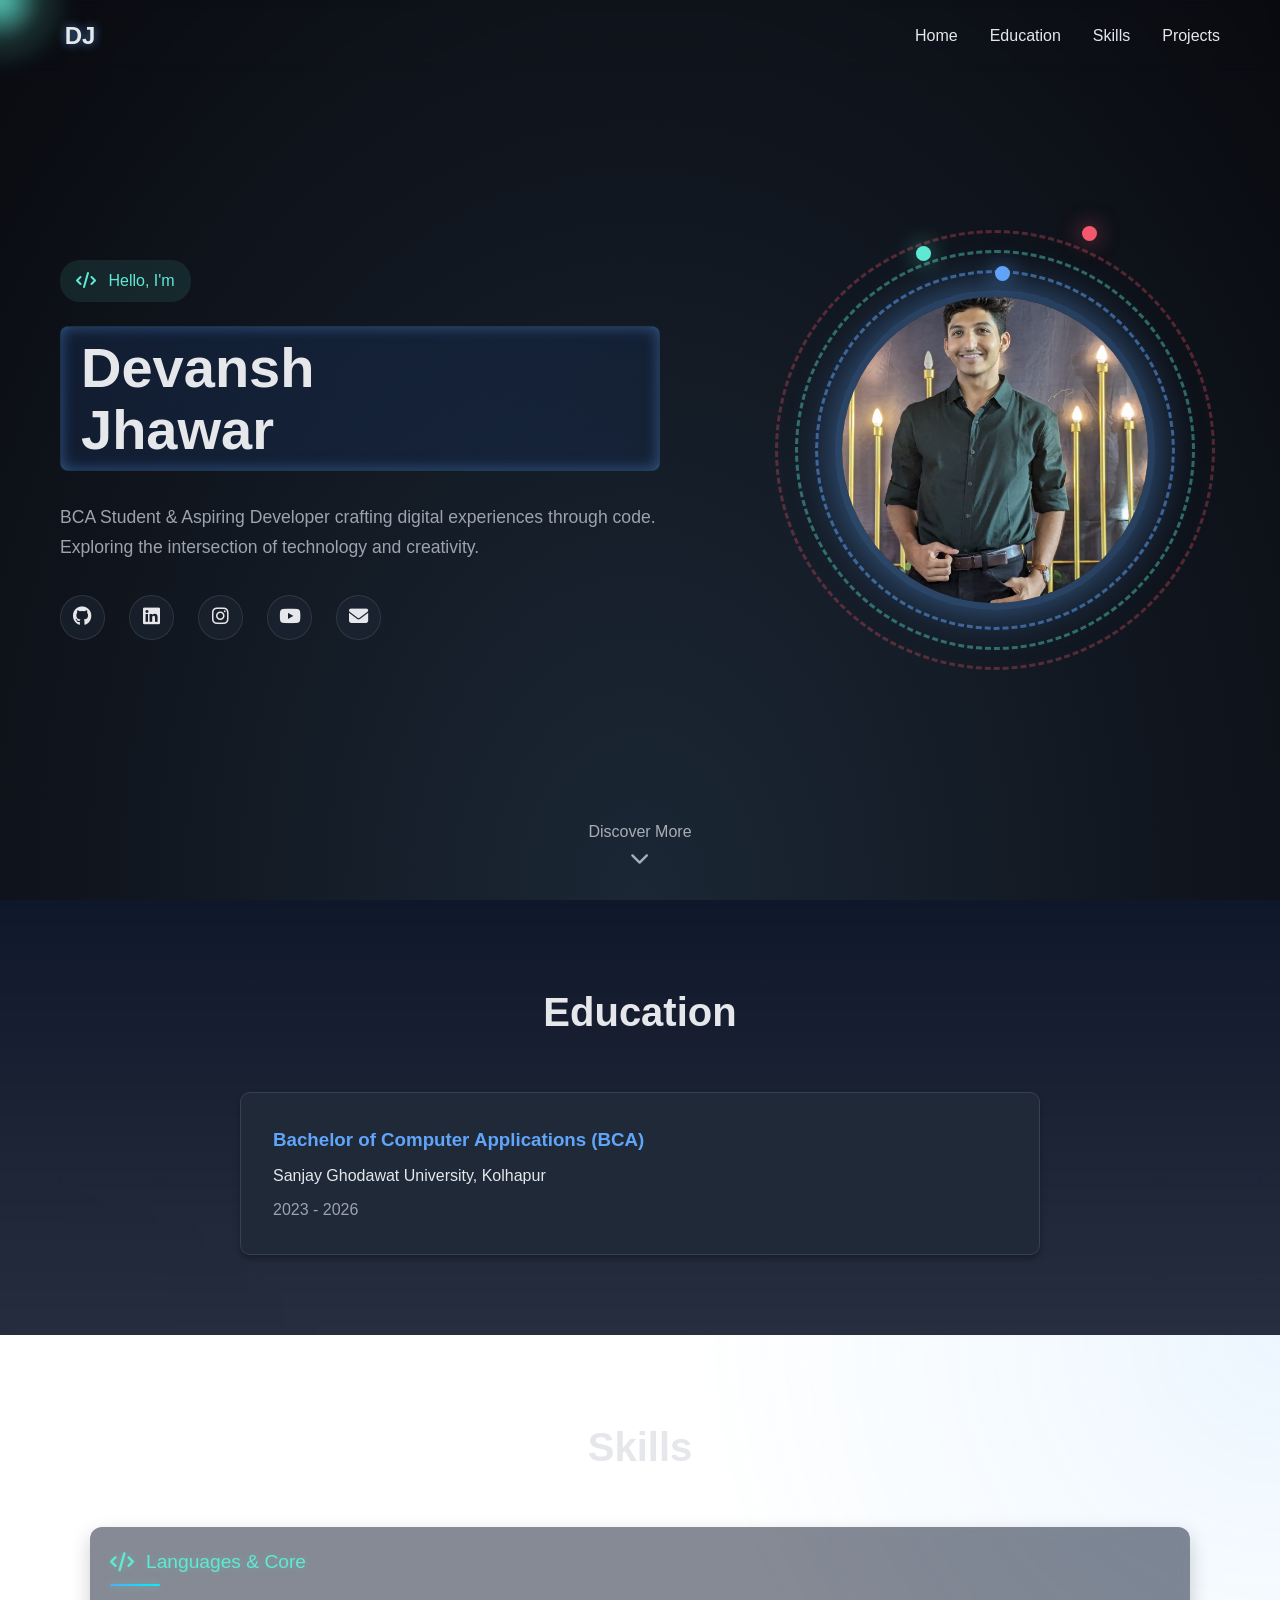
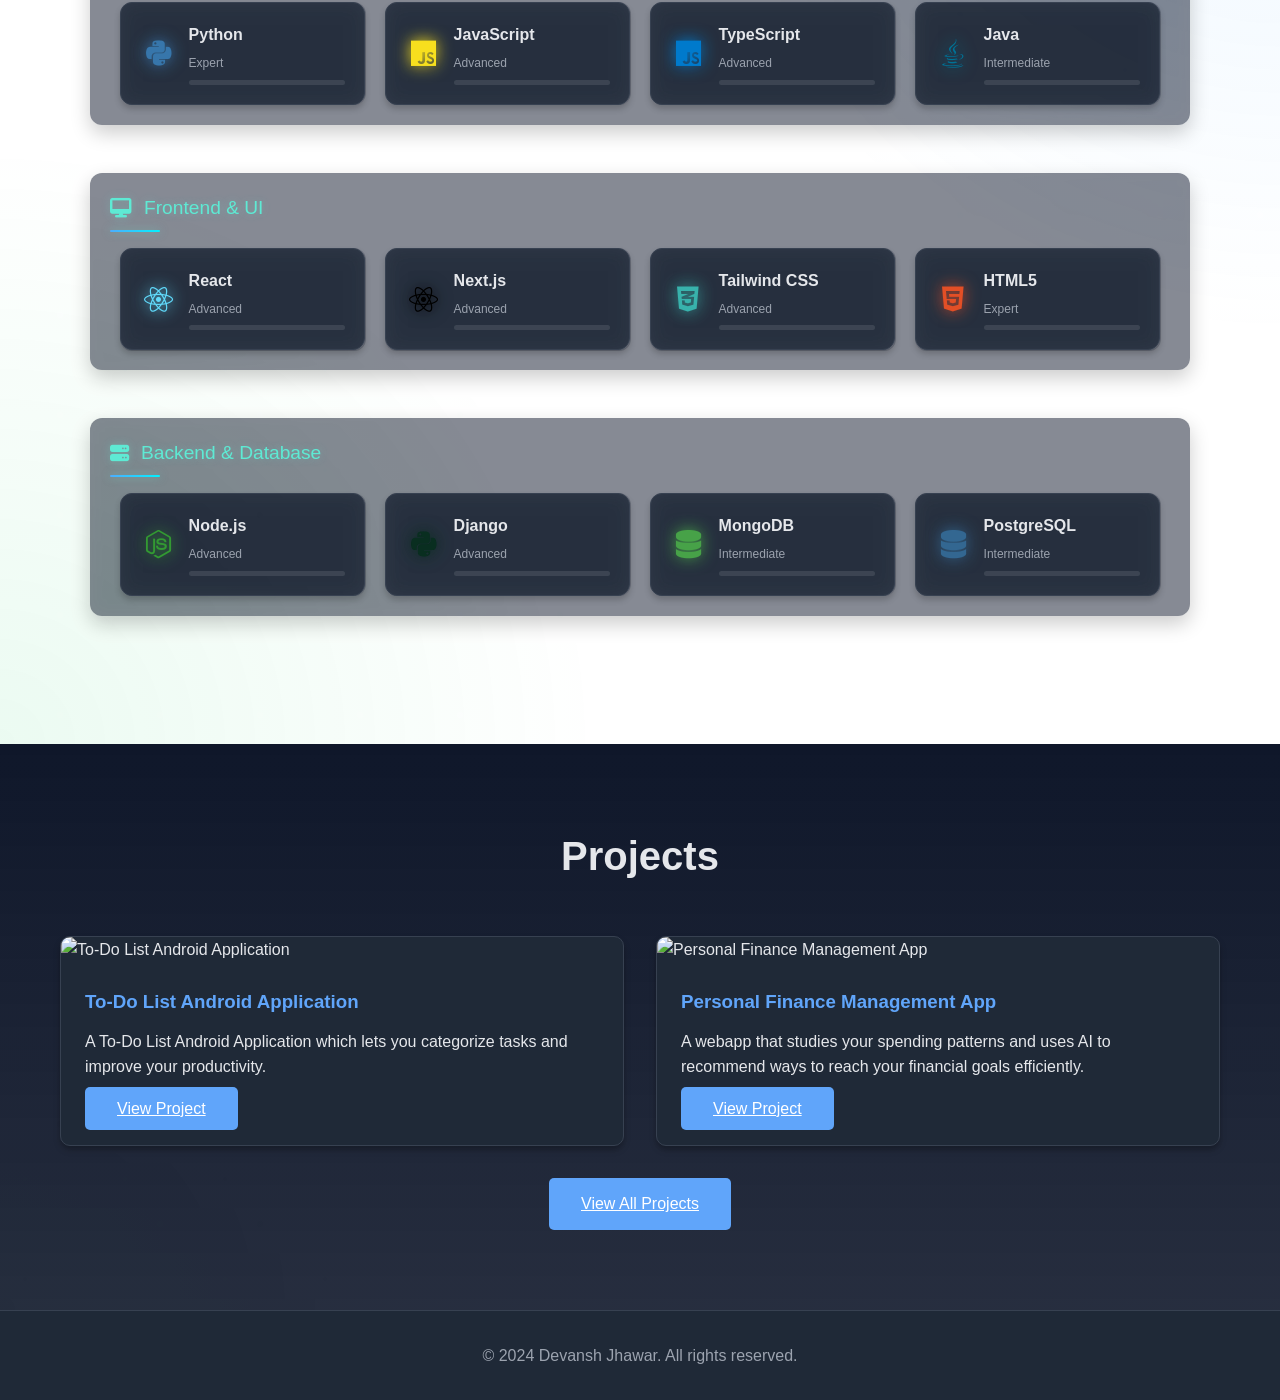
==== index.html @ e7da1628 "Basic Website Completed" ====
<!DOCTYPE html>
<html lang="en">
<head>
    <meta charset="UTF-8">
    <meta name="viewport" content="width=device-width, initial-scale=1.0">
    <title>Devansh Jhawar - Portfolio</title>
    <link rel="stylesheet" href="styles.css">
    <link rel="stylesheet" href="https://cdnjs.cloudflare.com/ajax/libs/font-awesome/6.4.0/css/all.min.css">
</head>
<body>
    <!-- Cursor Glow Element -->
    <div class="cursor-glow"></div>

    <!-- Navigation -->
    <nav>
        <div class="container">
            <div class="logo">
                <a href="#home">
                    <div class="logo-initials">DJ</div>
                </a>
            </div>
            <ul class="nav-links">
                <li><a href="#home">Home</a></li>
                <li><a href="#education">Education</a></li>
                <li><a href="#skills">Skills</a></li>
                <li><a href="#projects">Projects</a></li>
            </ul>
            <div class="hamburger">
                <span></span>
                <span></span>
                <span></span>
            </div>
        </div>
    </nav>

    <!-- Hero Section -->
    <section id="home" class="hero">
        <div class="container">
            <div class="hero-content">
                <div class="hero-greeting">
                    <i class="fas fa-code"></i> Hello, I'm
                </div>
                <div class="name-box-container">
                    <div class="name-box" id="nameBox">
                        <div class="name-box-border"></div>
                        <div class="name-highlight" id="nameHighlight"></div>
                        <h1>Devansh<br>Jhawar</h1>
                    </div>
                </div>
                <p class="subtitle">BCA Student & Aspiring Developer crafting digital experiences through code. Exploring the intersection of technology and creativity.</p>
                
                <div class="hero-social">
                    <a href="https://github.com/ProgrammerDSJ" target="_blank" class="social-icon"><i class="fab fa-github"></i></a>
                    <a href="https://www.linkedin.com/in/devansh-jhawar" target="_blank" class="social-icon"><i class="fab fa-linkedin"></i></a>
                    <a href="https://www.instagram.com/discoverin.dj/" target="_blank" class="social-icon"><i class="fab fa-instagram"></i></a>
                    <a href="https://www.youtube.com/@DevanshJhawar001" target="_blank" class="social-icon"><i class="fab fa-youtube"></i></a>
                    <a href="mailto:devnshjhawar@gmail.com" class="social-icon"><i class="fas fa-envelope"></i></a>
                </div>
            </div>
            
            <div class="profile-container">
                <div class="profile-border-3"></div>
                <div class="profile-border-2"></div>
                <div class="profile-border"></div>
                <div class="profile-circle">
                    <img src="Devansh YT.jpg" alt="Devansh Jhawar" class="profile-image">
                </div>
            </div>
        </div>
        
        <button class="discover-more">
            Discover More <i class="fas fa-chevron-down"></i>
        </button>
    </section>

    <!-- Education Section -->
    <section id="education" class="education">
        <div class="container">
            <h2>Education</h2>
            <div class="education-content">
                <div class="education-item">
                    <h3>Bachelor of Computer Applications (BCA)</h3>
                    <p class="institution">Sanjay Ghodawat University, Kolhapur</p>
                    <p class="duration">2023 - 2026</p>
                </div>
            </div>
        </div>
    </section>

    <!-- Skills Section -->
    <section id="skills" class="skills">
        <div class="container">
            <h2>Skills</h2>
            <div class="skills-container">
                <!-- Skills will be added dynamically via JavaScript -->
            </div>
        </div>
    </section>

    <!-- Projects Section -->
    <section id="projects" class="projects">
        <div class="container">
            <h2>Projects</h2>
            <div class="projects-grid">
                <!-- Projects will be added dynamically via JavaScript -->
            </div>
        </div>
    </section>

    <!-- Contact Section -->
    <section id="contact" class="contact">
        <div class="container">
            <h2>Contact Me</h2>
            <div class="contact-content">
                <form id="contact-form">
                    <div class="form-group">
                        <input type="text" id="name" name="name" placeholder="Your Name" required>
                    </div>
                    <div class="form-group">
                        <input type="email" id="email" name="email" placeholder="Your Email" required>
                    </div>
                    <div class="form-group">
                        <textarea id="message" name="message" placeholder="Your Message" required></textarea>
                    </div>
                    <button type="submit" class="btn">Send Message</button>
                </form>
                <div class="social-links">
                    <a href="#" class="social-link"><i class="fab fa-linkedin"></i></a>
                    <a href="#" class="social-link"><i class="fab fa-github"></i></a>
                    <a href="#" class="social-link"><i class="fab fa-twitter"></i></a>
                </div>
            </div>
        </div>
    </section>

    <footer>
        <div class="container">
            <p>&copy; 2024 Devansh Jhawar. All rights reserved.</p>
        </div>
    </footer>

    <script src="script.js"></script>
</body>
</html>
---- styles.css ----
/* Reset and Base Styles */
* {
    margin: 0;
    padding: 0;
    box-sizing: border-box;
}

:root {
    --primary-color: #60a5fa;
    --secondary-color: #3b82f6;
    --text-color: #e5e7eb;
    --light-text: #9ca3af;
    --background: #111827;
    --card-bg: #1f2937;
    --section-bg: #0f172a;
    --border-color: #374151;
    --gradient-1: linear-gradient(135deg, #4facfe 0%, #00f2fe 100%);
    --gradient-2: linear-gradient(135deg, #00c853 0%, #69f0ae 100%);
    --gradient-3: linear-gradient(135deg, #f5576c 0%, #f093fb 100%);
    --red-glow: rgba(245, 87, 108, 0.7);
    --blue-glow: rgba(96, 165, 250, 0.7);
}

body {
    font-family: 'Segoe UI', Tahoma, Geneva, Verdana, sans-serif;
    line-height: 1.6;
    color: var(--text-color);
    background-color: var(--background);
    background: linear-gradient(135deg, #111827 0%, #0f172a 100%);
    background-attachment: fixed;
}

.container {
    max-width: 1200px;
    margin: 0 auto;
    padding: 0 20px;
}

/* Navigation */
nav {
    position: fixed;
    top: 0;
    left: 0;
    width: 100%;
    background: transparent;
    z-index: 1000;
    backdrop-filter: blur(5px);
}

nav .container {
    display: flex;
    justify-content: space-between;
    align-items: center;
    padding: 1rem 20px;
}

.logo {
    font-size: 1.5rem;
    font-weight: bold;
    color: var(--primary-color);
}

.logo a {
    text-decoration: none;
    cursor: default;
    pointer-events: none;
}

.logo-initials {
    width: 40px;
    height: 40px;
    display: flex;
    align-items: center;
    justify-content: center;
    font-size: 1.5rem;
    font-weight: bold;
    color: var(--text-color);
    background: transparent;
    border: none;
    transition: all 0.3s ease;
    text-shadow: 0 0 10px var(--blue-glow);
}

.logo-initials:hover {
    transform: none;
    text-shadow: 0 0 15px var(--blue-glow);
}

.nav-links {
    display: flex;
    list-style: none;
    gap: 2rem;
}

.nav-links a {
    text-decoration: none;
    color: var(--text-color);
    font-weight: 500;
    transition: color 0.3s ease;
}

.nav-links a:hover {
    color: var(--primary-color);
}

.hamburger {
    display: none;
    cursor: pointer;
}

.hamburger span {
    display: block;
    width: 25px;
    height: 3px;
    background-color: var(--text-color);
    margin: 5px 0;
    transition: 0.3s;
}

/* Cursor Glow Effect */
.cursor-glow {
    position: fixed;
    width: 100px;
    height: 100px;
    border-radius: 50%;
    background: radial-gradient(circle, rgba(94, 234, 212, 0.9) 0%, rgba(94, 234, 212, 0) 70%);
    pointer-events: none;
    transform: translate(-50%, -50%);
    z-index: 9999;
    opacity: 0;
    transition: opacity 0.3s ease, width 0.2s ease, height 0.2s ease, background 0.3s ease;
    mix-blend-mode: screen;
    filter: blur(8px);
    box-shadow: 0 0 20px rgba(94, 234, 212, 0.5);
}

.cursor-glow.blue {
    background: radial-gradient(circle, var(--blue-glow) 0%, rgba(96, 165, 250, 0) 70%);
    box-shadow: 0 0 30px var(--blue-glow);
}

.cursor-glow.red {
    background: radial-gradient(circle, var(--red-glow) 0%, rgba(245, 87, 108, 0) 70%);
    box-shadow: 0 0 30px var(--red-glow);
}

/* Hero Section - Enhanced */
.hero {
    height: 100vh;
    display: flex;
    flex-direction: column;
    align-items: center;
    justify-content: center;
    position: relative;
    background: radial-gradient(ellipse at bottom, #1B2735 0%, #090A0F 100%);
    overflow: hidden;
    padding-top: 80px; /* Adjust for the navbar */
}

.hero::before {
    content: '';
    position: absolute;
    top: 0;
    left: 0;
    right: 0;
    bottom: 0;
    background: url('data:image/svg+xml;utf8,<svg viewBox="0 0 100 100" xmlns="http://www.w3.org/2000/svg"><g fill="%23ffffff" opacity="0.05"><circle cx="25" cy="25" r="1" /><circle cx="50" cy="25" r="1" /><circle cx="75" cy="25" r="1" /><circle cx="25" cy="50" r="1" /><circle cx="50" cy="50" r="1" /><circle cx="75" cy="50" r="1" /><circle cx="25" cy="75" r="1" /><circle cx="50" cy="75" r="1" /><circle cx="75" cy="75" r="1" /></g></svg>');
    opacity: 0.5;
    background-size: 30px 30px;
    z-index: 0;
    animation: patternMove 40s linear infinite;
}

.hero .container {
    display: flex;
    align-items: center;
    justify-content: space-between;
    position: relative;
    z-index: 1;
    width: 100%;
    height: 100%;
}

.hero-content {
    max-width: 600px;
}

.hero-greeting {
    display: inline-block;
    background: rgba(94, 234, 212, 0.1);
    color: #5eead4;
    padding: 8px 16px;
    border-radius: 20px;
    font-size: 1rem;
    margin-bottom: 1.5rem;
    animation: pulseEffect 3s infinite;
}

.hero-greeting i {
    margin-right: 8px;
}

.hero h1 {
    font-size: 4.5rem;
    font-weight: 800;
    line-height: 1.1;
    margin-bottom: 1.5rem;
    color: var(--text-color);
    position: relative;
    display: inline-block;
}

.name-box-container {
    position: relative;
    margin-bottom: 1.5rem;
    overflow: hidden;
    width: 100%;
    max-width: 600px;
}

.name-box {
    position: relative;
    display: inline-block;
    padding: 10px 20px;
    background: rgba(30, 58, 138, 0.05);
    border: 1px solid rgba(96, 165, 250, 0.2);
    border-radius: 8px;
    overflow: hidden;
    box-shadow: inset 0 0 15px rgba(96, 165, 250, 0.4);
    animation: borderGlow 4s infinite alternate;
    width: 100%;
    text-align: left;
}

.name-box::before {
    content: '';
    position: absolute;
    top: 0;
    left: 0;
    width: 100%;
    height: 100%;
    background: linear-gradient(135deg, rgba(59, 130, 246, 0.1) 0%, rgba(37, 99, 235, 0.05) 100%);
    z-index: -1;
}

.name-box::after {
    content: '';
    position: absolute;
    width: 100%;
    height: 100%;
    background: radial-gradient(ellipse at center, rgba(96, 165, 250, 0.3) 0%, transparent 100%);
    top: 0;
    left: 0;
    opacity: 0;
    transition: opacity 0.3s ease;
    pointer-events: none;
    z-index: -1;
}

.name-box:hover::after {
    opacity: 0.8;
}

.name-box-border {
    position: absolute;
    top: -2px;
    left: -2px;
    right: -2px;
    bottom: -2px;
    border: 2px solid rgba(96, 165, 250, 0.3);
    border-radius: 10px;
    pointer-events: none;
    z-index: 2;
}

.name-highlight {
    position: absolute;
    top: 0;
    left: 0;
    right: 0;
    bottom: 0;
    background: radial-gradient(ellipse at center, rgba(96, 165, 250, 0.3) 0%, transparent 100%);
    border-radius: 8px;
    opacity: 0;
    transition: opacity 0.3s ease;
    pointer-events: none;
    z-index: 1;
    overflow: hidden;
}

.name-box h1 {
    font-size: 3.5rem;
    margin: 0;
    color: var(--text-color);
    position: relative;
    z-index: 3;
    text-align: left;
}

.hero .subtitle {
    font-size: 1.1rem;
    color: var(--light-text);
    line-height: 1.7;
    max-width: 600px;
    margin-bottom: 2rem;
    text-align: left;
}

.hero-social {
    display: flex;
    gap: 1.5rem;
    margin-top: 1rem;
}

.hero-social a {
    font-size: 1.2rem;
    color: var(--text-color);
    width: 45px;
    height: 45px;
    border-radius: 50%;
    display: flex;
    align-items: center;
    justify-content: center;
    background: rgba(31, 41, 55, 0.5);
    transition: all 0.3s ease;
    position: relative;
    overflow: hidden;
    text-decoration: none;
    border: 1px solid rgba(255, 255, 255, 0.1);
}

.social-icon {
    position: relative;
    z-index: 2;
}

.hero-social a::before {
    content: '';
    position: absolute;
    width: 100%;
    height: 100%;
    top: 0;
    left: 0;
    background: linear-gradient(135deg, rgba(245, 87, 108, 0.4) 0%, rgba(240, 147, 251, 0.2) 100%);
    z-index: 1;
    transition: all 0.3s ease;
    opacity: 0;
    transform: scale(0);
}

.hero-social a:hover {
    transform: translateY(-5px);
    box-shadow: 0 0 15px var(--red-glow);
}

.hero-social a:hover::before {
    opacity: 1;
    transform: scale(1);
}

.discover-more {
    position: absolute;
    bottom: 2rem;
    left: 50%;
    transform: translateX(-50%);
    background: transparent;
    border: none;
    color: var(--text-color);
    font-size: 1rem;
    cursor: pointer;
    display: flex;
    flex-direction: column;
    align-items: center;
    opacity: 0.7;
    transition: all 0.3s ease;
    animation: bounce 2s infinite;
    z-index: 10;
}

.discover-more:hover {
    opacity: 1;
    color: var(--primary-color);
}

.discover-more i {
    margin-top: 0.5rem;
    font-size: 1.2rem;
}

/* Profile container - reduced size */
.profile-container {
    position: relative;
    width: 450px; /* Reduced from 525px */
    height: 450px; /* Reduced from 525px */
    display: flex;
    align-items: center;
    justify-content: center;
}

.profile-circle {
    width: 320px; /* Reduced from 375px */
    height: 320px; /* Reduced from 375px */
    border-radius: 50%;
    overflow: hidden;
    border: 7.5px solid rgba(96, 165, 250, 0.3);
    box-shadow: 0 0 45px rgba(96, 165, 250, 0.5);
    position: relative;
    z-index: 3;
    animation: pulse 4s ease-in-out infinite alternate;
}

.profile-image {
    width: 100%;
    height: 100%;
    object-fit: cover;
}

.profile-border {
    position: absolute;
    width: 360px; /* Reduced from 420px */
    height: 360px; /* Reduced from 420px */
    border-radius: 50%;
    border: 3px dashed rgba(96, 165, 250, 0.5);
    animation: rotate 15s linear infinite;
    z-index: 2;
}

.profile-border::before {
    content: '';
    position: absolute;
    top: -7.5px;
    left: 50%;
    width: 15px;
    height: 15px;
    border-radius: 50%;
    background: var(--primary-color);
    box-shadow: 0 0 22.5px var(--blue-glow);
}

.profile-border-2 {
    position: absolute;
    width: 400px; /* Reduced from 465px */
    height: 400px; /* Reduced from 465px */
    border-radius: 50%;
    border: 3px dashed rgba(94, 234, 212, 0.4);
    animation: rotate 20s linear infinite reverse;
    z-index: 1;
}

.profile-border-2::before {
    content: '';
    position: absolute;
    top: -7.5px;
    left: 30%;
    width: 15px;
    height: 15px;
    border-radius: 50%;
    background: #5eead4;
    box-shadow: 0 0 22.5px rgba(94, 234, 212, 0.7);
}

.profile-border-3 {
    position: absolute;
    width: 440px; /* Reduced from 510px */
    height: 440px; /* Reduced from 510px */
    border-radius: 50%;
    border: 3px dashed rgba(245, 87, 108, 0.3);
    animation: rotate 25s linear infinite;
    z-index: 0;
}

.profile-border-3::before {
    content: '';
    position: absolute;
    top: -7.5px;
    left: 70%;
    width: 15px;
    height: 15px;
    border-radius: 50%;
    background: #f5576c;
    box-shadow: 0 0 22.5px var(--red-glow);
}

@keyframes rotate {
    0% { transform: rotate(0deg); }
    100% { transform: rotate(360deg); }
}

@keyframes float {
    0%, 100% { transform: translateY(0); }
    50% { transform: translateY(-20px); }
}

@keyframes pulse {
    0% { box-shadow: 0 0 30px rgba(96, 165, 250, 0.5); }
    50% { box-shadow: 0 0 50px rgba(96, 165, 250, 0.7); }
    100% { box-shadow: 0 0 30px rgba(96, 165, 250, 0.5); }
}

@keyframes borderGlow {
    0% { box-shadow: inset 0 0 15px rgba(96, 165, 250, 0.3), 0 0 10px rgba(96, 165, 250, 0.5); }
    50% { box-shadow: inset 0 0 25px rgba(96, 165, 250, 0.5), 0 0 20px rgba(96, 165, 250, 0.7); }
    100% { box-shadow: inset 0 0 15px rgba(96, 165, 250, 0.3), 0 0 10px rgba(96, 165, 250, 0.5); }
}

@keyframes bounce {
    0%, 20%, 50%, 80%, 100% { transform: translateY(0) translateX(-50%); }
    40% { transform: translateY(-10px) translateX(-50%); }
    60% { transform: translateY(-5px) translateX(-50%); }
}

@keyframes pulseEffect {
    0%, 100% { transform: scale(1); }
    50% { transform: scale(1.05); }
}

@keyframes patternMove {
    0% { background-position: 0 0; }
    100% { background-position: 100% 100%; }
}

/* Skills Section - Update animation time */
.skill-card:hover .skill-progress-bar .progress-fill {
    animation: progress-animation 0.75s ease-out forwards;
}

/* Sections */
section {
    padding: 5rem 0;
    position: relative;
}

section:nth-child(even) {
    background-color: var(--section-bg);
    background: linear-gradient(to bottom, var(--section-bg) 0%, rgba(15, 23, 42, 0.9) 100%);
}

h2 {
    text-align: center;
    font-size: 2.5rem;
    margin-bottom: 3rem;
    color: var(--text-color);
}

/* Education Section */
.education-content {
    max-width: 800px;
    margin: 0 auto;
}

.education-item {
    background: var(--card-bg);
    padding: 2rem;
    border-radius: 10px;
    box-shadow: 0 4px 6px rgba(0, 0, 0, 0.3);
    border: 1px solid var(--border-color);
}

.education-item h3 {
    color: var(--primary-color);
    margin-bottom: 0.5rem;
}

.institution {
    font-weight: 500;
    margin-bottom: 0.5rem;
}

.duration {
    color: var(--light-text);
}

/* Skills Section - Updated */
.skills-container {
    max-width: 1100px;
    margin: 0 auto;
}

.skills-category {
    position: relative;
    padding: 20px;
    border-radius: 12px;
    background: rgba(15, 23, 42, 0.5);
    box-shadow: 0 8px 20px rgba(0, 0, 0, 0.2);
    backdrop-filter: blur(10px);
    transition: transform 0.3s ease;
    margin-bottom: 3rem;
    overflow: hidden;
}

.skills-category:hover {
    transform: translateY(-5px);
}

.category-header {
    display: flex;
    align-items: center;
    margin-bottom: 1.5rem;
    color: #5eead4;
    font-size: 1.2rem;
    text-shadow: 0 0 10px rgba(94, 234, 212, 0.3);
    position: relative;
}

.category-header i {
    margin-right: 0.75rem;
}

.category-header::after {
    content: '';
    position: absolute;
    bottom: -8px;
    left: 0;
    width: 50px;
    height: 2px;
    background: var(--gradient-1);
    border-radius: 2px;
    box-shadow: 0 0 8px rgba(94, 234, 212, 0.5);
}

.skills-grid {
    display: flex;
    flex-wrap: wrap;
    gap: 1.2rem;
    justify-content: center;
}

.skill-card {
    background: rgba(31, 41, 55, 0.8);
    padding: 1.2rem;
    border-radius: 12px;
    display: flex;
    align-items: center;
    box-shadow: 0 4px 6px rgba(0, 0, 0, 0.2);
    transition: all 0.3s ease;
    border: 1px solid var(--border-color);
    position: relative;
    overflow: hidden;
    width: calc(25% - 1.2rem);
    min-width: 200px;
    backdrop-filter: blur(10px);
}

.skill-card::before {
    content: '';
    position: absolute;
    top: 0;
    left: 0;
    right: 0;
    bottom: 0;
    z-index: -1;
    transition: all 0.4s ease;
    opacity: 0;
}

.skill-card::after {
    content: '';
    position: absolute;
    top: -50%;
    left: -50%;
    width: 200%;
    height: 200%;
    background: radial-gradient(circle, rgba(255, 255, 255, 0.1) 0%, transparent 70%);
    opacity: 0;
    transform: scale(0.5);
    transition: all 0.5s ease;
}

.skill-card:hover {
    transform: translateY(-8px);
    box-shadow: 0 10px 20px rgba(0, 0, 0, 0.3);
    border-color: transparent;
}

.skill-card:hover::before {
    opacity: 1;
}

.skill-card:hover::after {
    opacity: 0.3;
    transform: scale(1);
}

.skill-card:hover .skill-icon {
    transform: scale(1.15);
}

.beginner:hover::before {
    background: linear-gradient(135deg, rgba(255, 107, 107, 0.15), rgba(240, 128, 128, 0.15));
    box-shadow: 0 0 25px rgba(255, 107, 107, 0.5);
}

.intermediate:hover::before {
    background: linear-gradient(135deg, rgba(255, 193, 7, 0.15), rgba(255, 235, 59, 0.15));
    box-shadow: 0 0 25px rgba(255, 193, 7, 0.5);
}

.advanced:hover::before {
    background: linear-gradient(135deg, rgba(79, 172, 254, 0.15), rgba(0, 242, 254, 0.15));
    box-shadow: 0 0 25px rgba(79, 172, 254, 0.5);
}

.expert:hover::before {
    background: linear-gradient(135deg, rgba(0, 200, 83, 0.15), rgba(105, 240, 174, 0.15));
    box-shadow: 0 0 25px rgba(0, 200, 83, 0.5);
}

.skill-icon {
    width: 36px;
    height: 36px;
    display: flex;
    align-items: center;
    justify-content: center;
    margin-right: 0.8rem;
    transition: transform 0.3s ease;
}

.skill-icon i, .skill-icon img {
    font-size: 1.8rem;
    filter: drop-shadow(0 0 8px currentColor);
}

.skill-content {
    flex: 1;
}

.skill-name {
    font-weight: 600;
    margin-bottom: 0.4rem;
    color: var(--text-color);
    white-space: nowrap;
}

.skill-level {
    font-size: 0.75rem;
    color: var(--light-text);
    margin-bottom: 0.4rem;
}

.skill-progress-bar {
    height: 5px;
    background-color: rgba(255, 255, 255, 0.1);
    border-radius: 3px;
    overflow: hidden;
}

.progress-fill {
    height: 100%;
    border-radius: 3px;
    transform-origin: left;
    transform: scaleX(0);
    box-shadow: 0 0 10px currentColor;
}

@keyframes progress-animation {
    0% {
        transform: scaleX(0);
    }
    100% {
        transform: scaleX(1);
    }
}

.beginner .progress-fill {
    width: 30%;
    background: linear-gradient(90deg, #ff6b6b, #f08080);
}

.intermediate .progress-fill {
    width: 60%;
    background: linear-gradient(90deg, #ffc107, #ffeb3b);
}

.advanced .progress-fill {
    width: 80%;
    background: linear-gradient(90deg, #4facfe, #00f2fe);
}

.expert .progress-fill {
    width: 95%;
    background: linear-gradient(90deg, #00c853, #69f0ae);
}

@media (max-width: 768px) {
    .skill-card {
        width: calc(50% - 1.2rem);
    }
}

@media (max-width: 480px) {
    .skill-card {
        width: 100%;
    }
}

/* Projects Section */
.projects-grid {
    display: grid;
    grid-template-columns: repeat(auto-fit, minmax(300px, 1fr));
    gap: 2rem;
}

.project-card {
    background: var(--card-bg);
    border-radius: 10px;
    overflow: hidden;
    box-shadow: 0 4px 6px rgba(0, 0, 0, 0.3);
    border: 1px solid var(--border-color);
}

.project-image {
    width: 100%;
    height: 200px;
    object-fit: cover;
}

.project-info {
    padding: 1.5rem;
}

.project-info h3 {
    color: var(--primary-color);
    margin-bottom: 0.75rem;
}

.project-info p {
    margin-bottom: 1rem;
}

.technologies {
    display: flex;
    flex-wrap: wrap;
    gap: 0.5rem;
    margin-bottom: 1rem;
}

.technologies span {
    background: var(--section-bg);
    color: var(--primary-color);
    padding: 0.3rem 0.6rem;
    border-radius: 20px;
    font-size: 0.8rem;
}

.view-all-container {
    display: flex;
    justify-content: center;
    margin-top: 2rem;
}

/* Contact Section */
.contact-content {
    max-width: 800px;
    margin: 0 auto;
    display: grid;
    grid-template-columns: 1fr 1fr;
    gap: 2rem;
}

.form-group {
    margin-bottom: 1.5rem;
}

input, textarea {
    width: 100%;
    padding: 0.8rem;
    border: 1px solid var(--border-color);
    border-radius: 5px;
    font-size: 1rem;
    background-color: var(--card-bg);
    color: var(--text-color);
}

textarea {
    height: 150px;
    resize: vertical;
}

.btn {
    background: var(--primary-color);
    color: white;
    padding: 0.8rem 2rem;
    border: none;
    border-radius: 5px;
    cursor: pointer;
    font-size: 1rem;
    transition: background-color 0.3s ease;
}

.btn:hover {
    background: var(--secondary-color);
}

.social-links {
    display: flex;
    gap: 1rem;
    justify-content: center;
}

.social-link {
    color: var(--text-color);
    font-size: 1.5rem;
    transition: color 0.3s ease;
}

.social-link:hover {
    color: var(--primary-color);
}

/* Footer */
footer {
    background: var(--card-bg);
    color: var(--light-text);
    padding: 2rem 0;
    text-align: center;
    border-top: 1px solid var(--border-color);
}

/* Responsive Design */
@media (max-width: 768px) {
    .nav-links {
        display: none;
        position: absolute;
        top: 100%;
        left: 0;
        width: 100%;
        background-color: var(--card-bg);
        flex-direction: column;
        padding: 1rem 0;
        gap: 1rem;
        text-align: center;
        border-top: 1px solid var(--border-color);
    }
    
    .nav-links.active {
        display: flex;
    }

    .hamburger {
        display: block;
    }

    .hero h1 {
        font-size: 3rem;
    }

    .contact-content {
        grid-template-columns: 1fr;
    }
}

/* Animations */
@keyframes fadeIn {
    from {
        opacity: 0;
        transform: translateY(20px);
    }
    to {
        opacity: 1;
        transform: translateY(0);
    }
}

section {
    animation: fadeIn 1s ease-out;
}

/* Section backgrounds with animated patterns */
section::before {
    content: '';
    position: absolute;
    top: 0;
    left: 0;
    width: 100%;
    height: 100%;
    background-image: 
        radial-gradient(circle at 25px 35px, rgba(255, 255, 255, 0.02) 2px, transparent 0),
        radial-gradient(circle at 60px 80px, rgba(255, 255, 255, 0.03) 3px, transparent 0);
    background-size: 100px 100px;
    opacity: 0.5;
    z-index: -1;
    animation: patternMove 120s linear infinite;
}

@keyframes patternMove {
    0% { background-position: 0 0; }
    100% { background-position: 1000px 1000px; }
}

section::after {
    content: '';
    position: absolute;
    top: 0;
    left: 0;
    width: 100%;
    height: 100%;
    background: 
        radial-gradient(circle at right top, rgba(79, 172, 254, 0.1), transparent 600px),
        radial-gradient(circle at left bottom, rgba(0, 200, 83, 0.08), transparent 600px);
    z-index: -2;
}

@keyframes yellowGlow {
    0% { box-shadow: inset 0 0 15px rgba(234, 179, 8, 0.2), 0 0 10px rgba(234, 179, 8, 0.3); }
    50% { box-shadow: inset 0 0 25px rgba(234, 179, 8, 0.3), 0 0 20px rgba(234, 179, 8, 0.5); }
    100% { box-shadow: inset 0 0 15px rgba(234, 179, 8, 0.2), 0 0 10px rgba(234, 179, 8, 0.3); }
}

/* Remove contact section */
#contact {
    display: none;
}
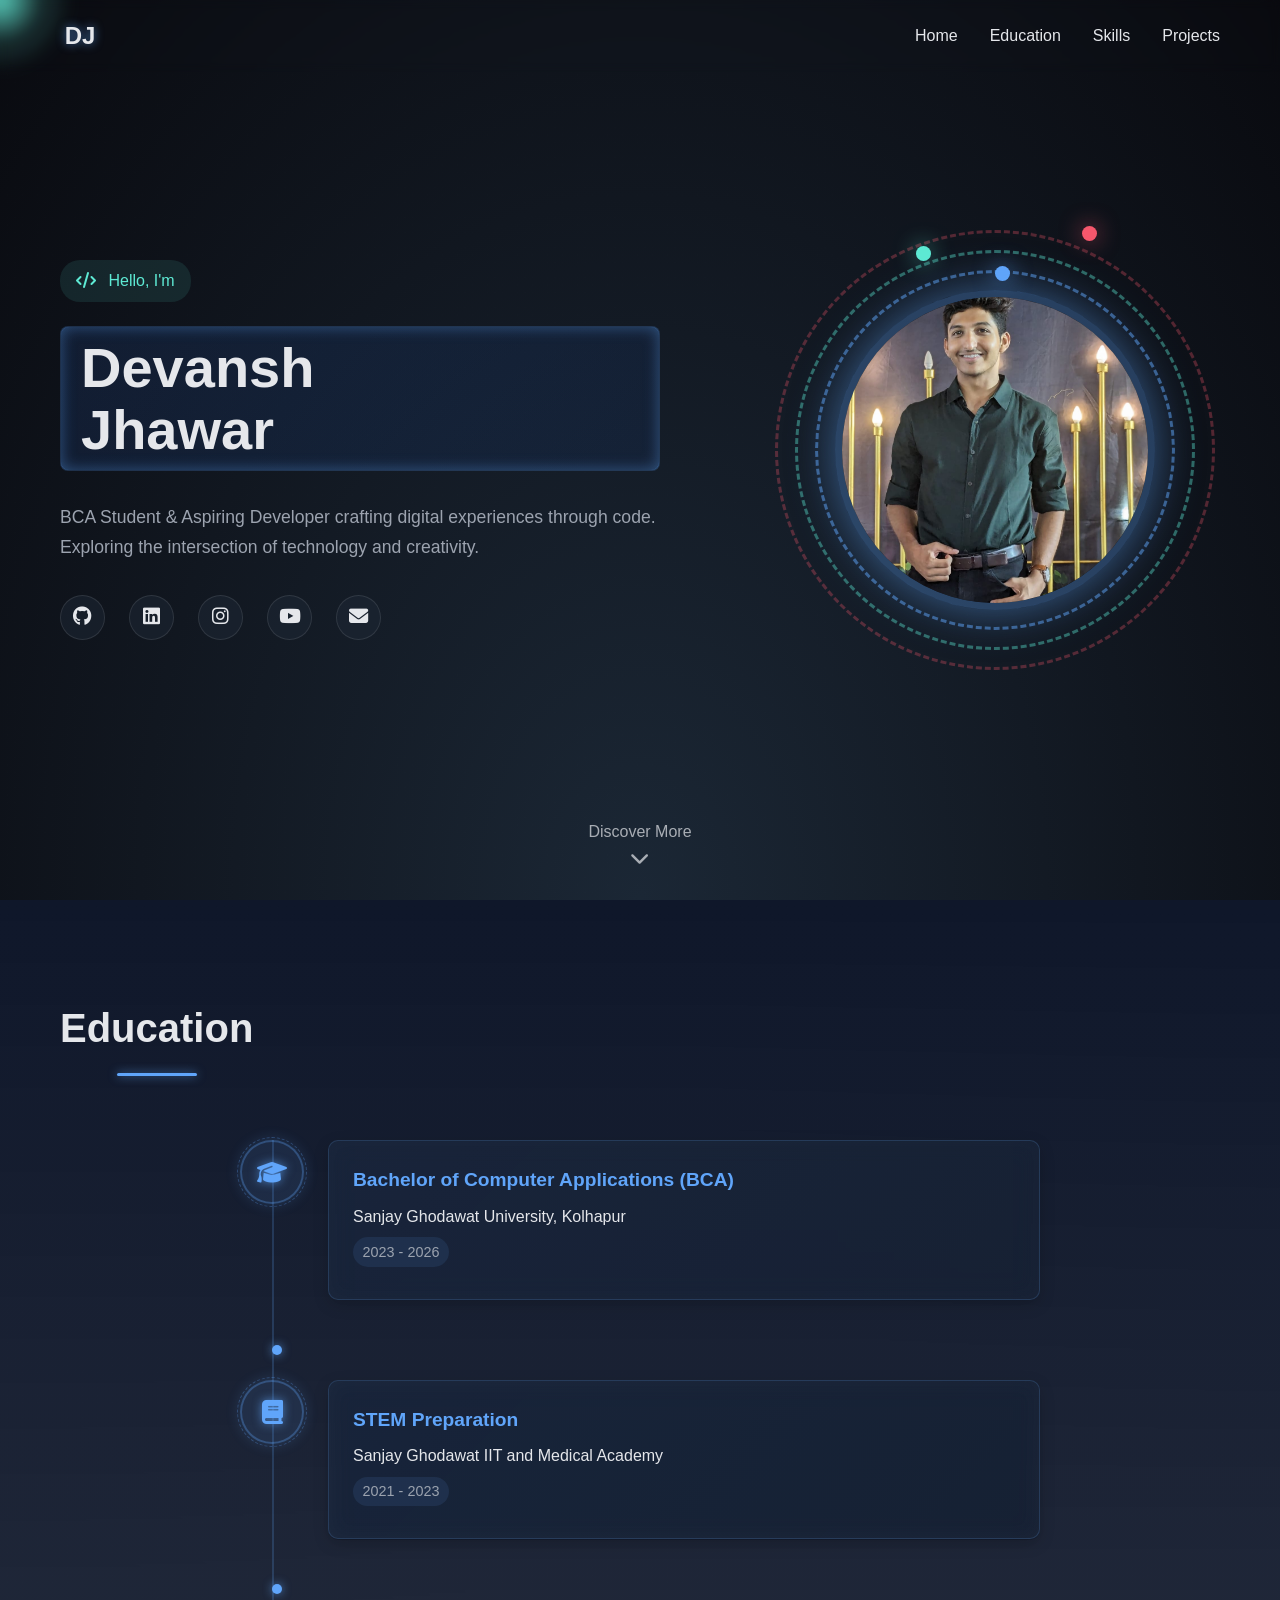
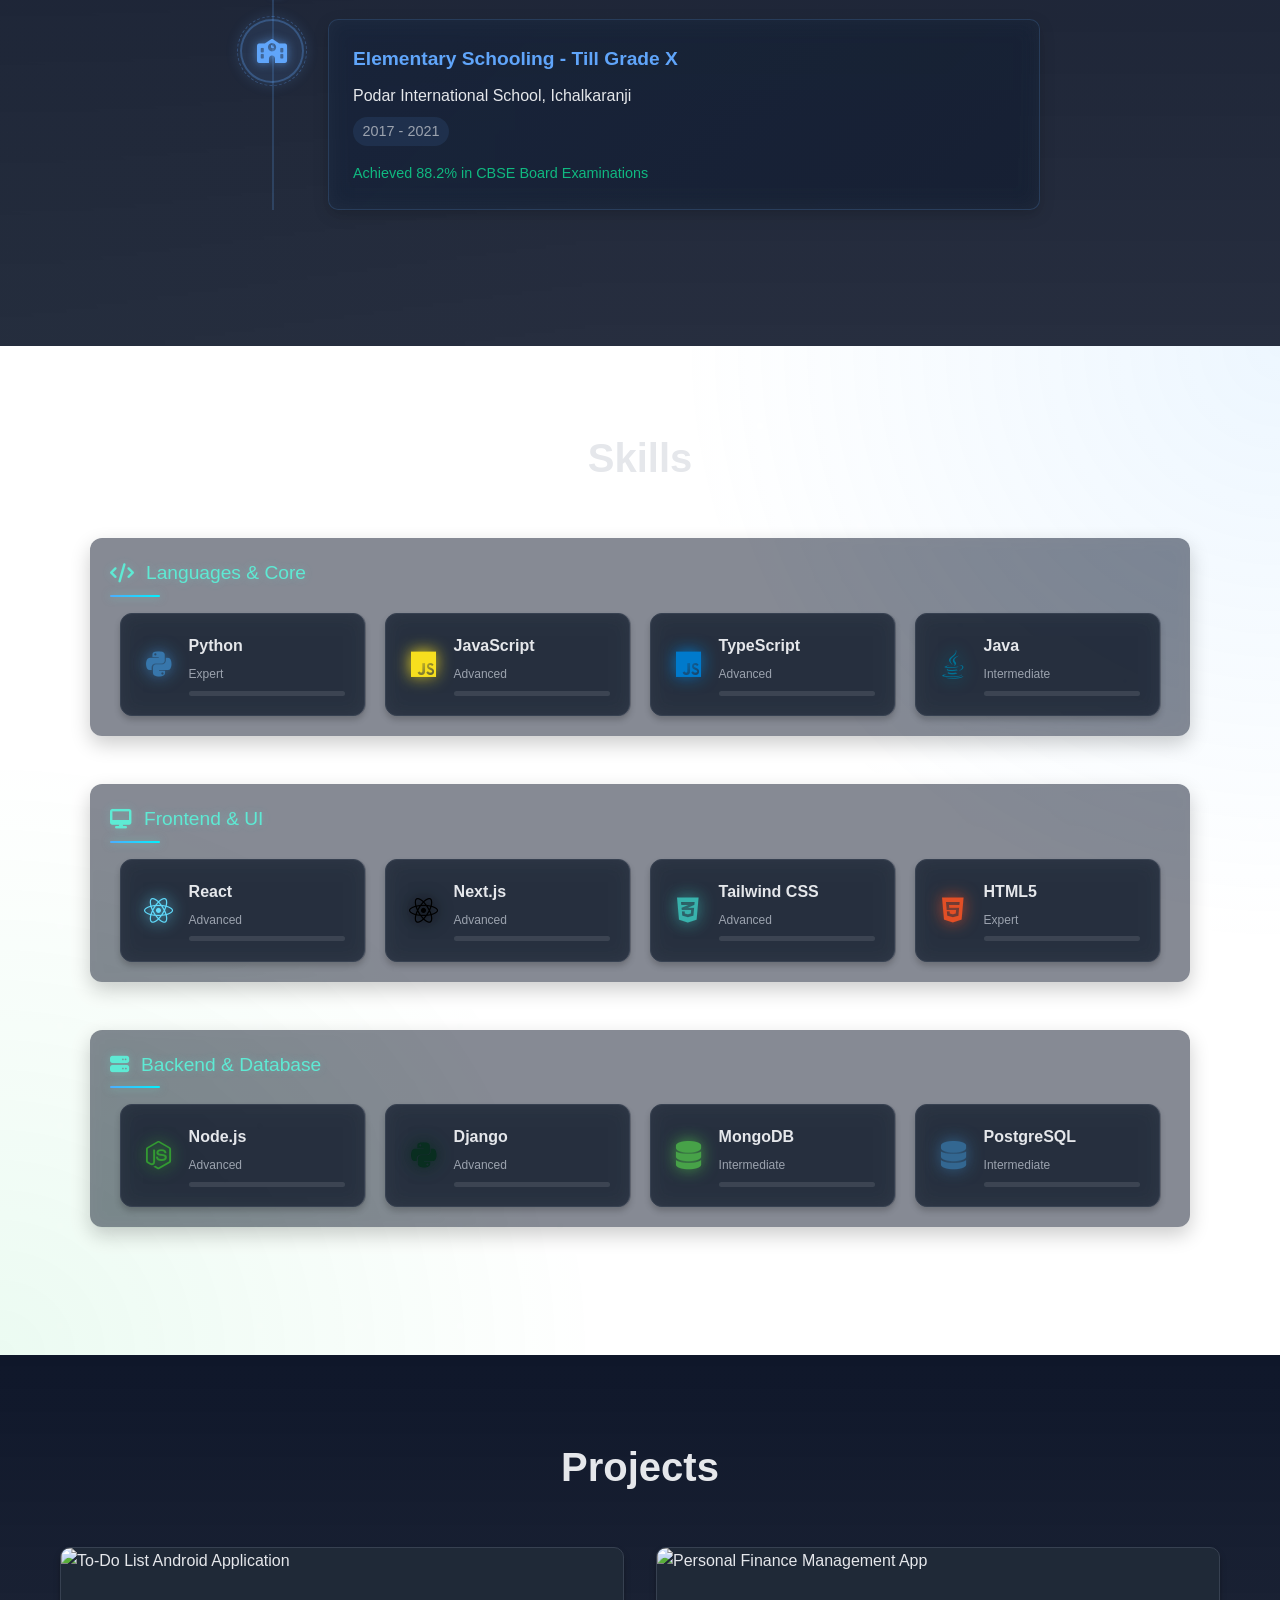
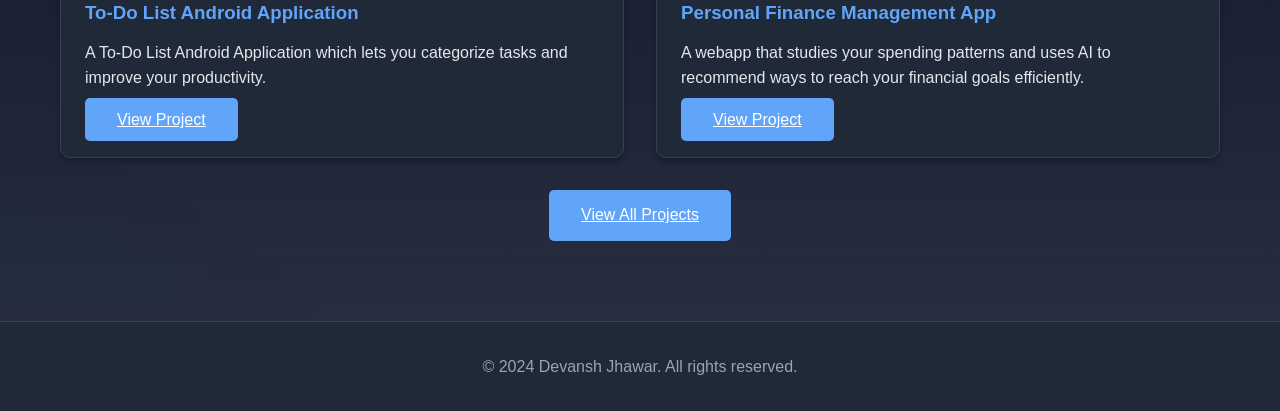
==== commit ba45050b: "Education section added" ====
--- a/index.html
+++ b/index.html
@@ -79,9 +79,41 @@
             <h2>Education</h2>
             <div class="education-content">
                 <div class="education-item">
-                    <h3>Bachelor of Computer Applications (BCA)</h3>
-                    <p class="institution">Sanjay Ghodawat University, Kolhapur</p>
-                    <p class="duration">2023 - 2026</p>
+                    <div class="education-icon">
+                        <i class="fas fa-graduation-cap"></i>
+                    </div>
+                    <div class="education-details">
+                        <h3>Bachelor of Computer Applications (BCA)</h3>
+                        <p class="institution">Sanjay Ghodawat University, Kolhapur</p>
+                        <p class="duration">2023 - 2026</p>
+                    </div>
+                </div>
+                
+                <div class="education-divider"></div>
+                
+                <div class="education-item">
+                    <div class="education-icon">
+                        <i class="fas fa-book"></i>
+                    </div>
+                    <div class="education-details">
+                        <h3>STEM Preparation</h3>
+                        <p class="institution">Sanjay Ghodawat IIT and Medical Academy</p>
+                        <p class="duration">2021 - 2023</p>
+                    </div>
+                </div>
+                
+                <div class="education-divider"></div>
+                
+                <div class="education-item">
+                    <div class="education-icon">
+                        <i class="fas fa-school"></i>
+                    </div>
+                    <div class="education-details">
+                        <h3>Elementary Schooling - Till Grade X</h3>
+                        <p class="institution">Podar International School, Ichalkaranji</p>
+                        <p class="duration">2017 - 2021</p>
+                        <p class="achievement">Achieved 88.2% in CBSE Board Examinations</p>
+                    </div>
                 </div>
             </div>
         </div>
--- a/styles.css
+++ b/styles.css
@@ -542,32 +542,220 @@
     color: var(--text-color);
 }
 
-/* Education Section */
+/* Education Section - Enhanced */
+.education {
+    position: relative;
+    overflow: hidden;
+    padding: 6rem 0;
+    background: linear-gradient(135deg, var(--background) 0%, var(--section-bg) 100%);
+}
+
+.education::before {
+    content: '';
+    position: absolute;
+    top: 0;
+    left: 0;
+    right: 0;
+    bottom: 0;
+    background: url('data:image/svg+xml;utf8,<svg viewBox="0 0 100 100" xmlns="http://www.w3.org/2000/svg"><g fill="%23ffffff" opacity="0.03"><circle cx="25" cy="25" r="1" /><circle cx="50" cy="25" r="1" /><circle cx="75" cy="25" r="1" /><circle cx="25" cy="50" r="1" /><circle cx="50" cy="50" r="1" /><circle cx="75" cy="50" r="1" /><circle cx="25" cy="75" r="1" /><circle cx="50" cy="75" r="1" /><circle cx="75" cy="75" r="1" /></g></svg>');
+    opacity: 0.5;
+    background-size: 30px 30px;
+    z-index: 0;
+    animation: patternMove 40s linear infinite alternate;
+}
+
+.education .container {
+    position: relative;
+    z-index: 1;
+}
+
+.education h2 {
+    position: relative;
+    display: inline-block;
+    margin-bottom: 4rem;
+    padding-bottom: 1rem;
+}
+
+.education h2::after {
+    content: '';
+    position: absolute;
+    bottom: 0;
+    left: 50%;
+    transform: translateX(-50%);
+    width: 80px;
+    height: 3px;
+    background: var(--primary-color);
+    border-radius: 2px;
+    box-shadow: 0 0 10px var(--blue-glow);
+}
+
 .education-content {
     max-width: 800px;
     margin: 0 auto;
+    position: relative;
+}
+
+.education-content::before {
+    content: '';
+    position: absolute;
+    top: 0;
+    bottom: 0;
+    left: 32px;
+    width: 2px;
+    background: rgba(96, 165, 250, 0.2);
+    z-index: 1;
 }
 
 .education-item {
-    background: var(--card-bg);
-    padding: 2rem;
+    display: flex;
+    margin-bottom: 2.5rem;
+    position: relative;
+    z-index: 2;
+    transition: transform 0.3s ease;
+}
+
+.education-item:hover {
+    transform: translateY(-5px);
+}
+
+.education-icon {
+    width: 64px;
+    height: 64px;
+    border-radius: 50%;
+    background: rgba(96, 165, 250, 0.1);
+    border: 2px solid rgba(96, 165, 250, 0.3);
+    display: flex;
+    align-items: center;
+    justify-content: center;
+    margin-right: 1.5rem;
+    flex-shrink: 0;
+    box-shadow: 0 0 15px rgba(96, 165, 250, 0.2);
+    position: relative;
+    transition: all 0.3s ease;
+}
+
+.education-icon::before {
+    content: '';
+    position: absolute;
+    top: -5px;
+    left: -5px;
+    right: -5px;
+    bottom: -5px;
+    border-radius: 50%;
+    border: 1px dashed rgba(96, 165, 250, 0.3);
+    animation: rotate 20s linear infinite;
+    z-index: -1;
+}
+
+.education-icon i {
+    font-size: 1.5rem;
+    color: var(--primary-color);
+    filter: drop-shadow(0 0 5px var(--blue-glow));
+}
+
+.education-item:hover .education-icon {
+    background: rgba(96, 165, 250, 0.2);
+    box-shadow: 0 0 20px rgba(96, 165, 250, 0.4);
+    transform: scale(1.05);
+}
+
+.education-details {
+    background: rgba(31, 41, 55, 0.5);
     border-radius: 10px;
-    box-shadow: 0 4px 6px rgba(0, 0, 0, 0.3);
-    border: 1px solid var(--border-color);
-}
-
-.education-item h3 {
+    padding: 1.5rem;
+    border: 1px solid rgba(96, 165, 250, 0.2);
+    box-shadow: 0 5px 15px rgba(0, 0, 0, 0.2);
+    flex-grow: 1;
+    backdrop-filter: blur(10px);
+    position: relative;
+    overflow: hidden;
+    transition: all 0.3s ease;
+}
+
+.education-details::before {
+    content: '';
+    position: absolute;
+    top: 0;
+    left: 0;
+    width: 100%;
+    height: 100%;
+    background: linear-gradient(135deg, rgba(59, 130, 246, 0.05) 0%, rgba(37, 99, 235, 0.02) 100%);
+    z-index: -1;
+}
+
+.education-details::after {
+    content: '';
+    position: absolute;
+    width: 150%;
+    height: 150%;
+    background: radial-gradient(circle, rgba(96, 165, 250, 0.2) 0%, transparent 70%);
+    top: -25%;
+    left: -25%;
+    opacity: 0;
+    transition: opacity 0.3s ease;
+    pointer-events: none;
+    z-index: -1;
+}
+
+.education-item:hover .education-details {
+    box-shadow: 0 8px 25px rgba(0, 0, 0, 0.3);
+    border-color: rgba(96, 165, 250, 0.3);
+}
+
+.education-item:hover .education-details::after {
+    opacity: 0.8;
+}
+
+.education-details h3 {
     color: var(--primary-color);
     margin-bottom: 0.5rem;
+    font-size: 1.2rem;
+    font-weight: 600;
 }
 
 .institution {
     font-weight: 500;
     margin-bottom: 0.5rem;
+    font-size: 1rem;
+    color: var(--text-color);
 }
 
 .duration {
     color: var(--light-text);
+    font-size: 0.9rem;
+    margin-bottom: 0.5rem;
+    display: inline-block;
+    padding: 0.2rem 0.6rem;
+    background: rgba(96, 165, 250, 0.1);
+    border-radius: 20px;
+}
+
+.achievement {
+    font-size: 0.9rem;
+    color: #10b981;
+    margin-top: 0.5rem;
+    font-weight: 500;
+}
+
+.education-divider {
+    height: 20px;
+    margin: 0 auto 20px 32px;
+    position: relative;
+    z-index: 1;
+}
+
+.education-divider::before {
+    content: '';
+    position: absolute;
+    top: 50%;
+    left: 0;
+    width: 10px;
+    height: 10px;
+    background: var(--primary-color);
+    border-radius: 50%;
+    transform: translateY(-50%);
+    box-shadow: 0 0 10px var(--blue-glow);
+    z-index: 2;
 }
 
 /* Skills Section - Updated */
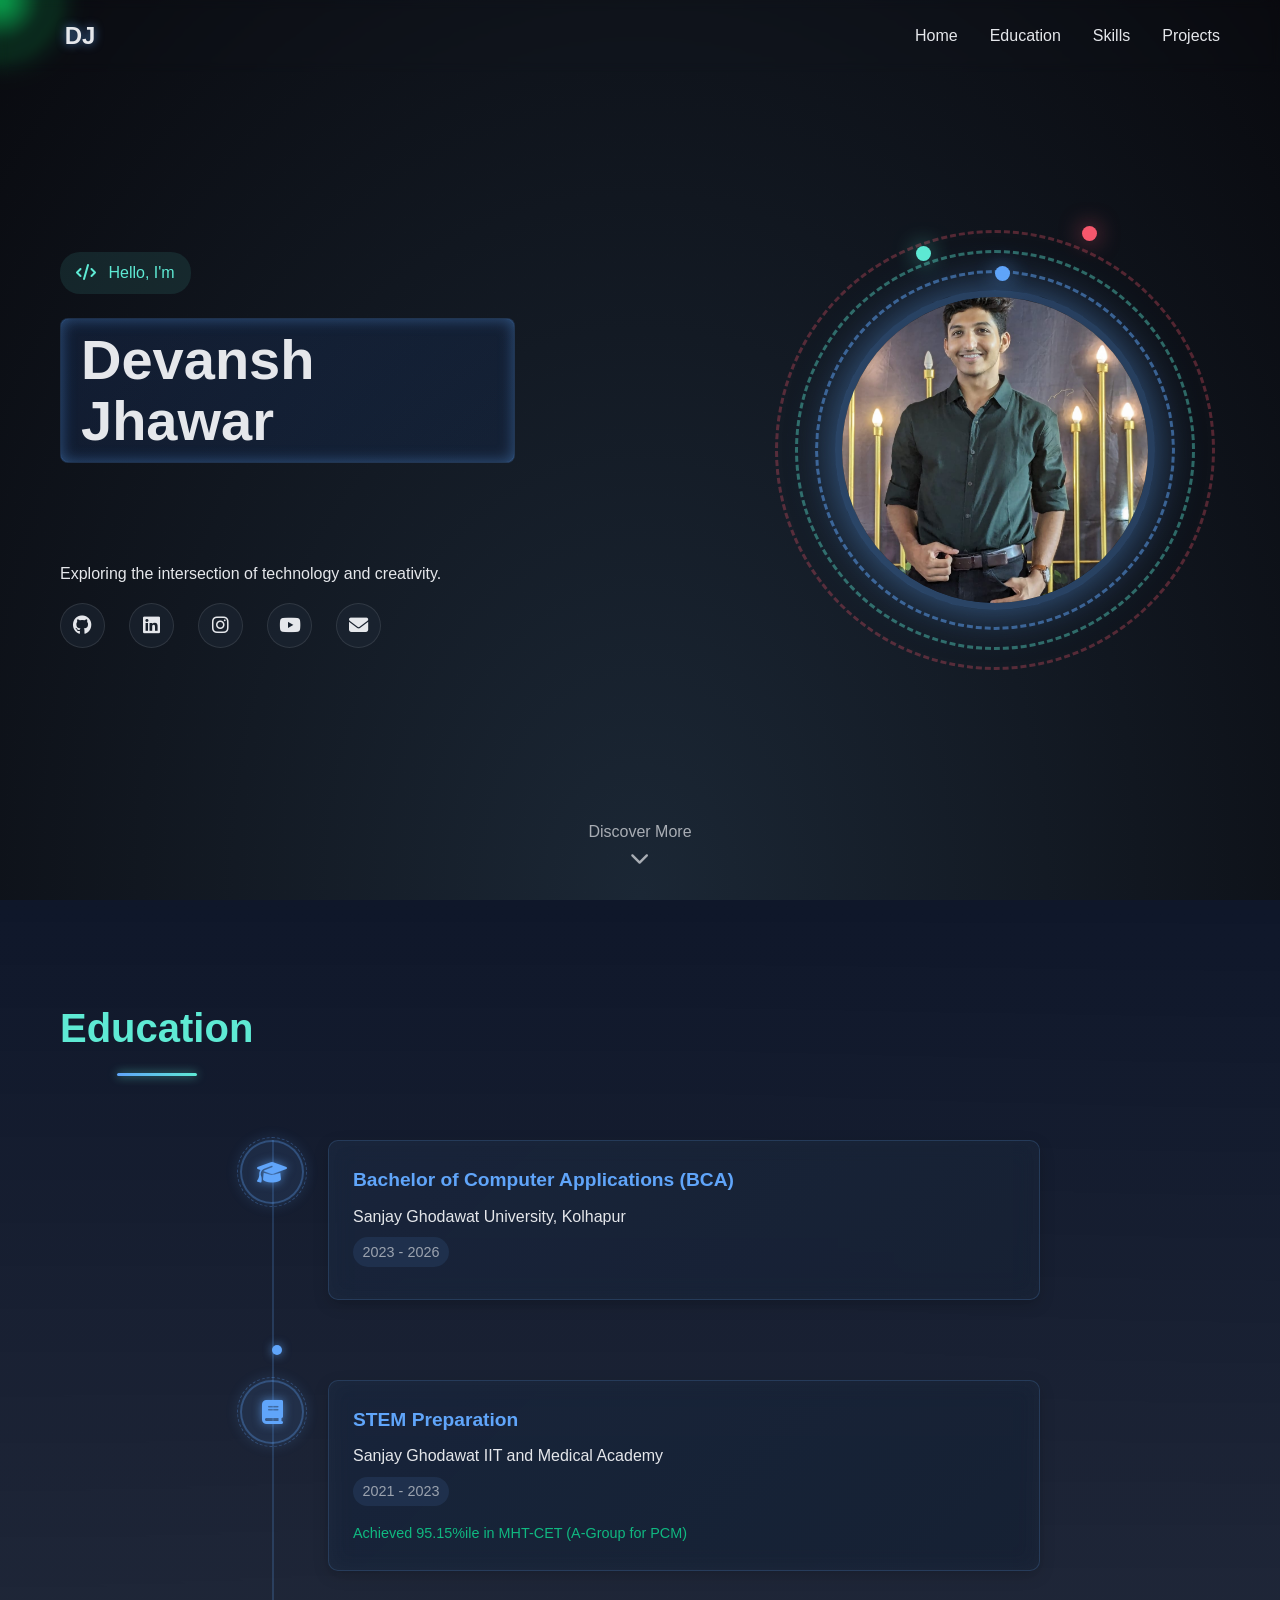
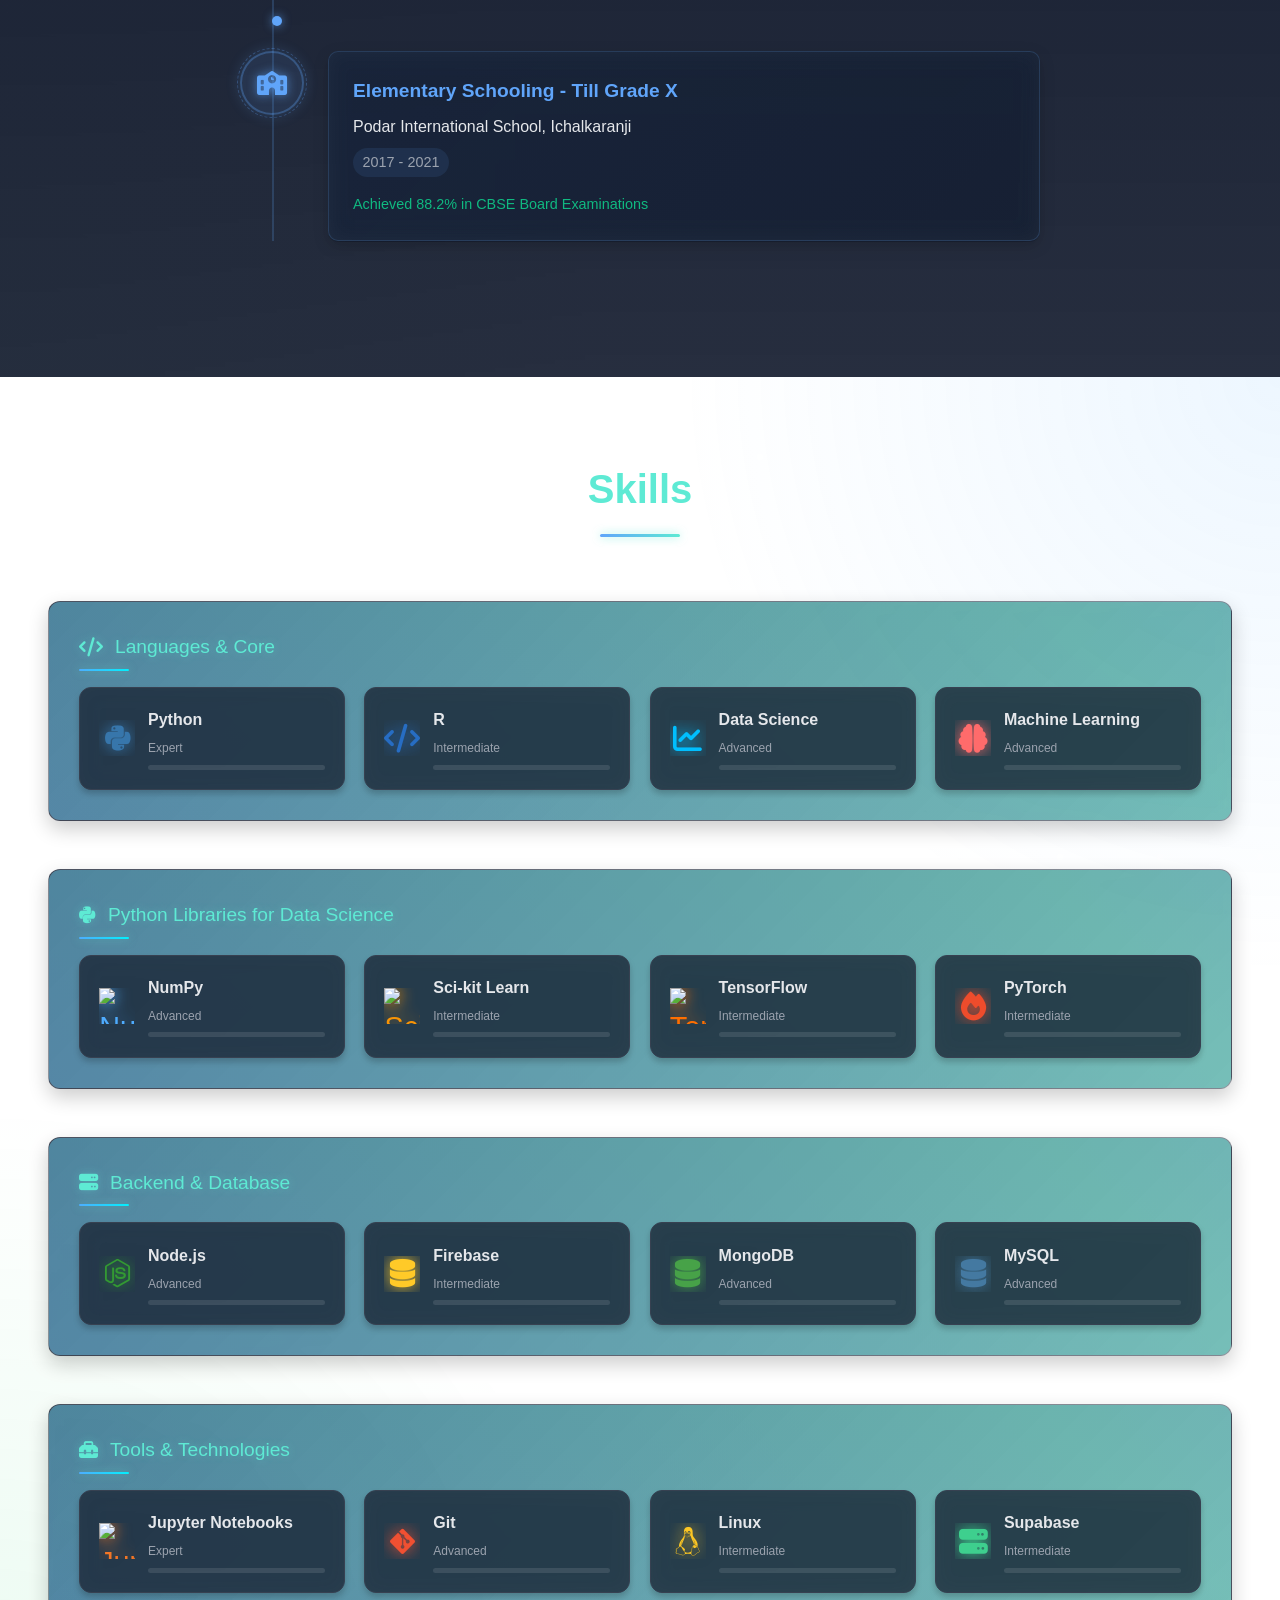
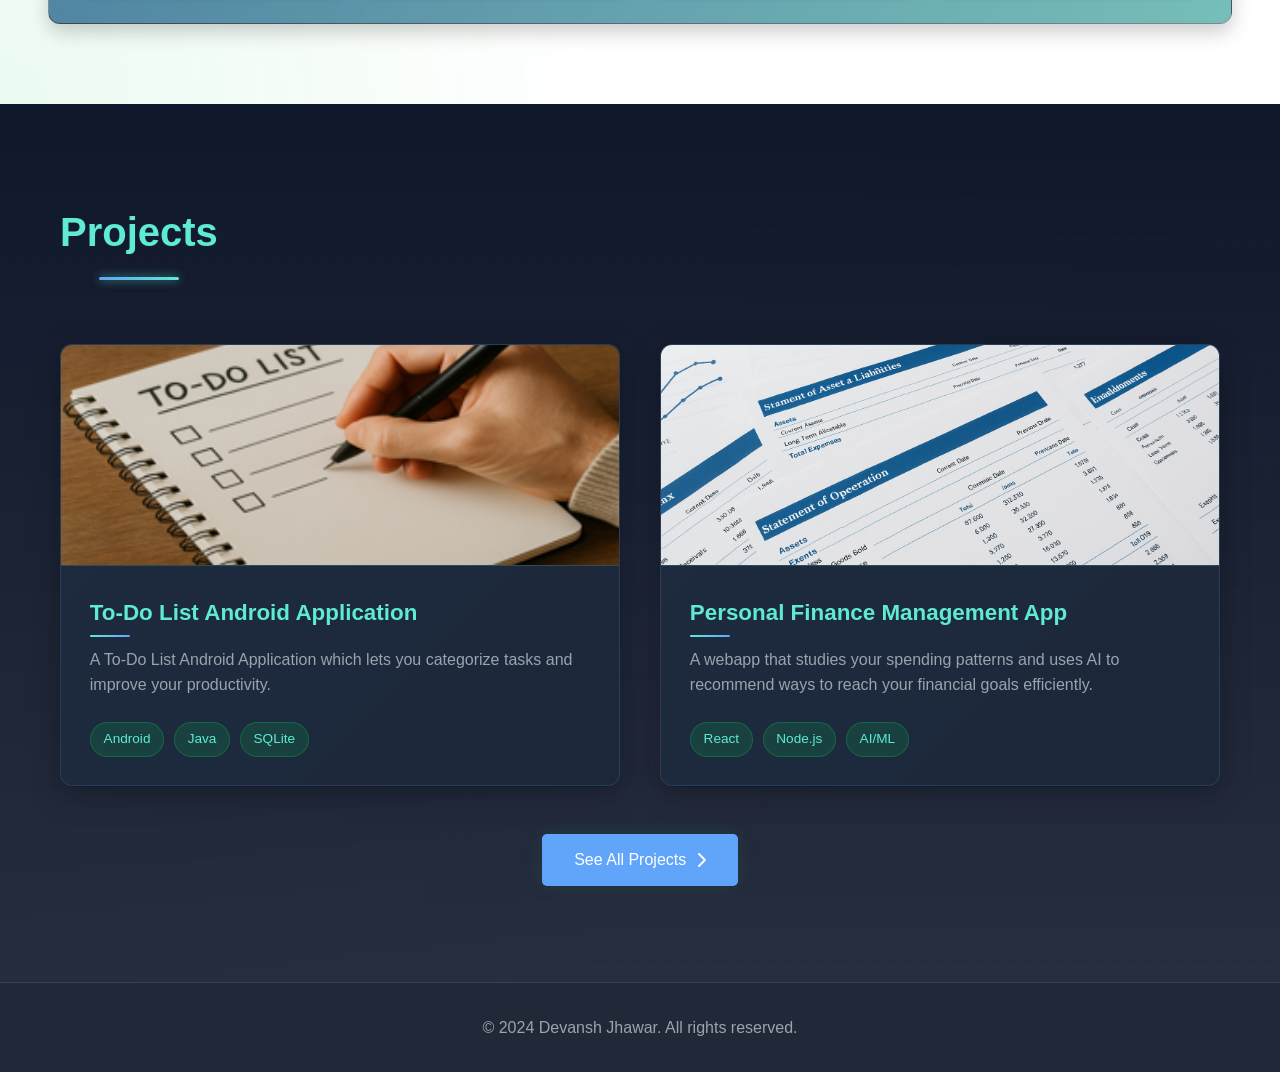
==== commit 25d8c6db: "The complete website is now ready!" ====
--- a/index.html
+++ b/index.html
@@ -4,7 +4,7 @@
     <meta charset="UTF-8">
     <meta name="viewport" content="width=device-width, initial-scale=1.0">
     <title>Devansh Jhawar - Portfolio</title>
-    <link rel="stylesheet" href="styles.css">
+    <link rel="stylesheet" href="./styles.css">
     <link rel="stylesheet" href="https://cdnjs.cloudflare.com/ajax/libs/font-awesome/6.4.0/css/all.min.css">
 </head>
 <body>
@@ -47,7 +47,8 @@
                         <h1>Devansh<br>Jhawar</h1>
                     </div>
                 </div>
-                <p class="subtitle">BCA Student & Aspiring Developer crafting digital experiences through code. Exploring the intersection of technology and creativity.</p>
+                <p class="rotating-text-wrapper"><span id="rotating-text">An Entrepreneur</span></p>
+                <p>Exploring the intersection of technology and creativity.</p>
                 
                 <div class="hero-social">
                     <a href="https://github.com/ProgrammerDSJ" target="_blank" class="social-icon"><i class="fab fa-github"></i></a>
@@ -63,7 +64,7 @@
                 <div class="profile-border-2"></div>
                 <div class="profile-border"></div>
                 <div class="profile-circle">
-                    <img src="Devansh YT.jpg" alt="Devansh Jhawar" class="profile-image">
+                    <img src="./Devansh YT.jpg" alt="Devansh Jhawar" class="profile-image">
                 </div>
             </div>
         </div>
@@ -99,6 +100,7 @@
                         <h3>STEM Preparation</h3>
                         <p class="institution">Sanjay Ghodawat IIT and Medical Academy</p>
                         <p class="duration">2021 - 2023</p>
+                        <p class="achievement">Achieved 95.15%ile in MHT-CET (A-Group for PCM)</p>
                     </div>
                 </div>
                 
@@ -171,6 +173,6 @@
         </div>
     </footer>
 
-    <script src="script.js"></script>
+    <script src="./script.js"></script>
 </body>
 </html> 
--- a/styles.css
+++ b/styles.css
@@ -123,7 +123,7 @@
     width: 100px;
     height: 100px;
     border-radius: 50%;
-    background: radial-gradient(circle, rgba(94, 234, 212, 0.9) 0%, rgba(94, 234, 212, 0) 70%);
+    background: radial-gradient(circle, rgba(0, 200, 83, 0.9) 0%, rgba(0, 200, 83, 0) 70%);
     pointer-events: none;
     transform: translate(-50%, -50%);
     z-index: 9999;
@@ -131,7 +131,7 @@
     transition: opacity 0.3s ease, width 0.2s ease, height 0.2s ease, background 0.3s ease;
     mix-blend-mode: screen;
     filter: blur(8px);
-    box-shadow: 0 0 20px rgba(94, 234, 212, 0.5);
+    box-shadow: 0 0 20px rgba(0, 200, 83, 0.7);
 }
 
 .cursor-glow.blue {
@@ -142,6 +142,16 @@
 .cursor-glow.red {
     background: radial-gradient(circle, var(--red-glow) 0%, rgba(245, 87, 108, 0) 70%);
     box-shadow: 0 0 30px var(--red-glow);
+}
+
+.cursor-glow.yellow {
+    background: radial-gradient(circle, rgba(255, 193, 7, 0.9) 0%, rgba(255, 193, 7, 0) 70%);
+    box-shadow: 0 0 30px rgba(255, 193, 7, 0.7);
+}
+
+.cursor-glow.green {
+    background: radial-gradient(circle, rgba(0, 200, 83, 0.9) 0%, rgba(0, 200, 83, 0) 70%);
+    box-shadow: 0 0 30px rgba(0, 200, 83, 0.7);
 }
 
 /* Hero Section - Enhanced */
@@ -221,7 +231,7 @@
 .name-box {
     position: relative;
     display: inline-block;
-    padding: 10px 20px;
+    padding: 10px 200px 10px 20px;
     background: rgba(30, 58, 138, 0.05);
     border: 1px solid rgba(96, 165, 250, 0.2);
     border-radius: 8px;
@@ -298,12 +308,51 @@
 }
 
 .hero .subtitle {
-    font-size: 1.1rem;
+    font-size: 1.5rem;
+    margin-bottom: 1rem;
     color: var(--light-text);
-    line-height: 1.7;
-    max-width: 600px;
-    margin-bottom: 2rem;
-    text-align: left;
+    transition: all 0.3s ease;
+}
+
+.rotating-text-wrapper {
+    font-size: 2rem;
+    font-weight: bold;
+    margin-bottom: 1rem;
+    color: var(--primary-color);
+    min-height: 2.5rem;
+}
+
+#rotating-text {
+    display: inline-block;
+    background: linear-gradient(to right, #64ffda, #34b379);
+    -webkit-background-clip: text;
+    background-clip: text;
+    color: transparent;
+    font-weight: bold;
+    position: relative;
+    min-width: 230px;
+}
+
+@keyframes fadeInUp {
+    from {
+        opacity: 0;
+        transform: translateY(20px);
+    }
+    to {
+        opacity: 1;
+        transform: translateY(0);
+    }
+}
+
+@keyframes fadeOutUp {
+    from {
+        opacity: 1;
+        transform: translateY(0);
+    }
+    to {
+        opacity: 0;
+        transform: translateY(-20px);
+    }
 }
 
 .hero-social {
@@ -519,64 +568,32 @@
     100% { background-position: 100% 100%; }
 }
 
-/* Skills Section - Update animation time */
-.skill-card:hover .skill-progress-bar .progress-fill {
-    animation: progress-animation 0.75s ease-out forwards;
-}
-
-/* Sections */
-section {
-    padding: 5rem 0;
-    position: relative;
-}
-
-section:nth-child(even) {
-    background-color: var(--section-bg);
-    background: linear-gradient(to bottom, var(--section-bg) 0%, rgba(15, 23, 42, 0.9) 100%);
-}
-
-h2 {
-    text-align: center;
-    font-size: 2.5rem;
-    margin-bottom: 3rem;
-    color: var(--text-color);
-}
-
-/* Education Section - Enhanced */
-.education {
-    position: relative;
-    overflow: hidden;
-    padding: 6rem 0;
-    background: linear-gradient(135deg, var(--background) 0%, var(--section-bg) 100%);
-}
-
-.education::before {
-    content: '';
-    position: absolute;
-    top: 0;
-    left: 0;
-    right: 0;
-    bottom: 0;
-    background: url('data:image/svg+xml;utf8,<svg viewBox="0 0 100 100" xmlns="http://www.w3.org/2000/svg"><g fill="%23ffffff" opacity="0.03"><circle cx="25" cy="25" r="1" /><circle cx="50" cy="25" r="1" /><circle cx="75" cy="25" r="1" /><circle cx="25" cy="50" r="1" /><circle cx="50" cy="50" r="1" /><circle cx="75" cy="50" r="1" /><circle cx="25" cy="75" r="1" /><circle cx="50" cy="75" r="1" /><circle cx="75" cy="75" r="1" /></g></svg>');
-    opacity: 0.5;
-    background-size: 30px 30px;
-    z-index: 0;
-    animation: patternMove 40s linear infinite alternate;
-}
-
-.education .container {
-    position: relative;
-    z-index: 1;
-}
-
-.education h2 {
+/* Skills Section - Updated */
+.skills .container {
+    max-width: 100%;
+    padding: 0 3rem;
+    display: flex;
+    flex-direction: column;
+    align-items: center;
+}
+
+.skills-container {
+    display: grid;
+    grid-template-columns: 1fr;
+    gap: 3rem;
+    width: 100%;
+    max-width: 1200px;
+}
+
+.skills h2 {
     position: relative;
     display: inline-block;
     margin-bottom: 4rem;
     padding-bottom: 1rem;
-}
-
-.education h2::after {
+    color: #5eead4;
+}
+
+.skills h2::after {
     content: '';
     position: absolute;
     bottom: 0;
@@ -584,200 +601,67 @@
     transform: translateX(-50%);
     width: 80px;
     height: 3px;
-    background: var(--primary-color);
+    background: linear-gradient(to right, var(--primary-color), #5eead4);
     border-radius: 2px;
-    box-shadow: 0 0 10px var(--blue-glow);
-}
-
-.education-content {
-    max-width: 800px;
-    margin: 0 auto;
-    position: relative;
-}
-
-.education-content::before {
-    content: '';
-    position: absolute;
-    top: 0;
-    bottom: 0;
-    left: 32px;
-    width: 2px;
-    background: rgba(96, 165, 250, 0.2);
-    z-index: 1;
-}
-
-.education-item {
-    display: flex;
-    margin-bottom: 2.5rem;
-    position: relative;
-    z-index: 2;
-    transition: transform 0.3s ease;
-}
-
-.education-item:hover {
-    transform: translateY(-5px);
-}
-
-.education-icon {
-    width: 64px;
-    height: 64px;
-    border-radius: 50%;
-    background: rgba(96, 165, 250, 0.1);
-    border: 2px solid rgba(96, 165, 250, 0.3);
-    display: flex;
-    align-items: center;
-    justify-content: center;
-    margin-right: 1.5rem;
-    flex-shrink: 0;
-    box-shadow: 0 0 15px rgba(96, 165, 250, 0.2);
-    position: relative;
-    transition: all 0.3s ease;
-}
-
-.education-icon::before {
-    content: '';
-    position: absolute;
-    top: -5px;
-    left: -5px;
-    right: -5px;
-    bottom: -5px;
-    border-radius: 50%;
-    border: 1px dashed rgba(96, 165, 250, 0.3);
-    animation: rotate 20s linear infinite;
-    z-index: -1;
-}
-
-.education-icon i {
-    font-size: 1.5rem;
-    color: var(--primary-color);
-    filter: drop-shadow(0 0 5px var(--blue-glow));
-}
-
-.education-item:hover .education-icon {
-    background: rgba(96, 165, 250, 0.2);
-    box-shadow: 0 0 20px rgba(96, 165, 250, 0.4);
-    transform: scale(1.05);
-}
-
-.education-details {
-    background: rgba(31, 41, 55, 0.5);
-    border-radius: 10px;
-    padding: 1.5rem;
-    border: 1px solid rgba(96, 165, 250, 0.2);
-    box-shadow: 0 5px 15px rgba(0, 0, 0, 0.2);
-    flex-grow: 1;
-    backdrop-filter: blur(10px);
-    position: relative;
-    overflow: hidden;
-    transition: all 0.3s ease;
-}
-
-.education-details::before {
-    content: '';
-    position: absolute;
-    top: 0;
-    left: 0;
-    width: 100%;
-    height: 100%;
-    background: linear-gradient(135deg, rgba(59, 130, 246, 0.05) 0%, rgba(37, 99, 235, 0.02) 100%);
-    z-index: -1;
-}
-
-.education-details::after {
-    content: '';
-    position: absolute;
-    width: 150%;
-    height: 150%;
-    background: radial-gradient(circle, rgba(96, 165, 250, 0.2) 0%, transparent 70%);
-    top: -25%;
-    left: -25%;
-    opacity: 0;
-    transition: opacity 0.3s ease;
-    pointer-events: none;
-    z-index: -1;
-}
-
-.education-item:hover .education-details {
-    box-shadow: 0 8px 25px rgba(0, 0, 0, 0.3);
-    border-color: rgba(96, 165, 250, 0.3);
-}
-
-.education-item:hover .education-details::after {
-    opacity: 0.8;
-}
-
-.education-details h3 {
-    color: var(--primary-color);
-    margin-bottom: 0.5rem;
-    font-size: 1.2rem;
-    font-weight: 600;
-}
-
-.institution {
-    font-weight: 500;
-    margin-bottom: 0.5rem;
-    font-size: 1rem;
-    color: var(--text-color);
-}
-
-.duration {
-    color: var(--light-text);
-    font-size: 0.9rem;
-    margin-bottom: 0.5rem;
-    display: inline-block;
-    padding: 0.2rem 0.6rem;
-    background: rgba(96, 165, 250, 0.1);
-    border-radius: 20px;
-}
-
-.achievement {
-    font-size: 0.9rem;
-    color: #10b981;
-    margin-top: 0.5rem;
-    font-weight: 500;
-}
-
-.education-divider {
-    height: 20px;
-    margin: 0 auto 20px 32px;
-    position: relative;
-    z-index: 1;
-}
-
-.education-divider::before {
-    content: '';
-    position: absolute;
-    top: 50%;
-    left: 0;
-    width: 10px;
-    height: 10px;
-    background: var(--primary-color);
-    border-radius: 50%;
-    transform: translateY(-50%);
-    box-shadow: 0 0 10px var(--blue-glow);
-    z-index: 2;
-}
-
-/* Skills Section - Updated */
-.skills-container {
-    max-width: 1100px;
-    margin: 0 auto;
+    box-shadow: 0 0 10px rgba(94, 234, 212, 0.7);
 }
 
 .skills-category {
     position: relative;
-    padding: 20px;
+    padding: 30px;
     border-radius: 12px;
-    background: rgba(15, 23, 42, 0.5);
+    background: linear-gradient(135deg, rgba(15, 23, 42, 0.8) 0%, rgba(30, 41, 59, 0.5) 100%);
     box-shadow: 0 8px 20px rgba(0, 0, 0, 0.2);
     backdrop-filter: blur(10px);
     transition: transform 0.3s ease;
-    margin-bottom: 3rem;
+    margin-bottom: 0;
     overflow: hidden;
+    border: 1px solid transparent;
+    width: 100%;
+}
+
+.skills-category::before {
+    content: '';
+    position: absolute;
+    top: -2px;
+    left: -2px;
+    right: -2px;
+    bottom: -2px;
+    background: linear-gradient(45deg, 
+        var(--primary-color), 
+        #5eead4, 
+        var(--primary-color), 
+        #5eead4);
+    border-radius: 14px;
+    z-index: -1;
+    background-size: 400% 400%;
+    animation: glowingBorder 4s ease infinite;
+    opacity: 0.5;
+}
+
+@keyframes glowingBorder {
+    0% {
+        background-position: 0% 50%;
+    }
+    50% {
+        background-position: 100% 50%;
+    }
+    100% {
+        background-position: 0% 50%;
+    }
 }
 
 .skills-category:hover {
     transform: translateY(-5px);
+}
+
+.skills-category:hover::before {
+    opacity: 1;
+}
+
+.skills-category:hover .category-header {
+    color: #000;
+    transition: color 0.3s ease;
 }
 
 .category-header {
@@ -788,6 +672,7 @@
     font-size: 1.2rem;
     text-shadow: 0 0 10px rgba(94, 234, 212, 0.3);
     position: relative;
+    transition: color 0.3s ease;
 }
 
 .category-header i {
@@ -807,10 +692,10 @@
 }
 
 .skills-grid {
-    display: flex;
-    flex-wrap: wrap;
+    display: grid;
+    grid-template-columns: repeat(4, 1fr);
     gap: 1.2rem;
-    justify-content: center;
+    width: 100%;
 }
 
 .skill-card {
@@ -824,8 +709,8 @@
     border: 1px solid var(--border-color);
     position: relative;
     overflow: hidden;
-    width: calc(25% - 1.2rem);
-    min-width: 200px;
+    width: 100%;
+    height: 100%;
     backdrop-filter: blur(10px);
 }
 
@@ -873,6 +758,10 @@
     transform: scale(1.15);
 }
 
+.skill-card:hover .skill-progress-bar .progress-fill {
+    animation: progress-animation 0.75s ease-out forwards;
+}
+
 .beginner:hover::before {
     background: linear-gradient(135deg, rgba(255, 107, 107, 0.15), rgba(240, 128, 128, 0.15));
     box-shadow: 0 0 25px rgba(255, 107, 107, 0.5);
@@ -901,11 +790,15 @@
     justify-content: center;
     margin-right: 0.8rem;
     transition: transform 0.3s ease;
+    overflow: hidden;
 }
 
 .skill-icon i, .skill-icon img {
     font-size: 1.8rem;
     filter: drop-shadow(0 0 8px currentColor);
+    max-width: 100%;
+    max-height: 100%;
+    object-fit: contain;
 }
 
 .skill-content {
@@ -969,71 +862,382 @@
     background: linear-gradient(90deg, #00c853, #69f0ae);
 }
 
+@media (max-width: 1200px) {
+    .skills-grid {
+        grid-template-columns: repeat(4, 1fr);
+    }
+}
+
+@media (max-width: 992px) {
+    .skills-grid {
+        grid-template-columns: repeat(3, 1fr);
+    }
+}
+
 @media (max-width: 768px) {
-    .skill-card {
-        width: calc(50% - 1.2rem);
+    .skills-grid {
+        grid-template-columns: repeat(2, 1fr);
     }
 }
 
 @media (max-width: 480px) {
-    .skill-card {
-        width: 100%;
-    }
-}
-
-/* Projects Section */
+    .skills-grid {
+        grid-template-columns: 1fr;
+    }
+}
+
+/* Projects Section - Enhanced */
+.projects {
+    position: relative;
+    overflow: hidden;
+    padding: 6rem 0;
+    background: linear-gradient(135deg, var(--section-bg) 0%, var(--background) 100%);
+}
+
+.projects::before {
+    content: '';
+    position: absolute;
+    top: 0;
+    left: 0;
+    right: 0;
+    bottom: 0;
+    background: url('data:image/svg+xml;utf8,<svg viewBox="0 0 100 100" xmlns="http://www.w3.org/2000/svg"><g fill="%23ffffff" opacity="0.03"><circle cx="25" cy="25" r="1" /><circle cx="50" cy="25" r="1" /><circle cx="75" cy="25" r="1" /><circle cx="25" cy="50" r="1" /><circle cx="50" cy="50" r="1" /><circle cx="75" cy="50" r="1" /><circle cx="25" cy="75" r="1" /><circle cx="50" cy="75" r="1" /><circle cx="75" cy="75" r="1" /></g></svg>');
+    opacity: 0.5;
+    background-size: 30px 30px;
+    z-index: 0;
+    animation: patternMove 40s linear infinite alternate-reverse;
+}
+
+.projects .container {
+    position: relative;
+    z-index: 1;
+}
+
+.projects h2 {
+    position: relative;
+    display: inline-block;
+    margin-bottom: 4rem;
+    padding-bottom: 1rem;
+    color: #5eead4;
+}
+
+.projects h2::after {
+    content: '';
+    position: absolute;
+    bottom: 0;
+    left: 50%;
+    transform: translateX(-50%);
+    width: 80px;
+    height: 3px;
+    background: linear-gradient(to right, var(--primary-color), #5eead4);
+    border-radius: 2px;
+    box-shadow: 0 0 10px rgba(94, 234, 212, 0.7);
+}
+
 .projects-grid {
     display: grid;
-    grid-template-columns: repeat(auto-fit, minmax(300px, 1fr));
-    gap: 2rem;
+    grid-template-columns: repeat(auto-fit, minmax(350px, 1fr));
+    gap: 2.5rem;
+    margin-bottom: 2rem;
 }
 
 .project-card {
-    background: var(--card-bg);
-    border-radius: 10px;
+    background: rgba(31, 41, 55, 0.7);
+    border-radius: 12px;
     overflow: hidden;
-    box-shadow: 0 4px 6px rgba(0, 0, 0, 0.3);
-    border: 1px solid var(--border-color);
+    box-shadow: 0 8px 30px rgba(0, 0, 0, 0.3);
+    border: 1px solid rgba(96, 165, 250, 0.2);
+    backdrop-filter: blur(10px);
+    transition: all 0.4s ease;
+    position: relative;
+    transform: translateY(0);
+}
+
+.project-card:hover {
+    transform: translateY(-10px);
+    box-shadow: 0 15px 35px rgba(0, 0, 0, 0.4);
+    border-color: rgba(96, 165, 250, 0.4);
+}
+
+.project-image-container {
+    position: relative;
+    overflow: hidden;
+    height: 220px;
 }
 
 .project-image {
     width: 100%;
-    height: 200px;
+    height: 100%;
     object-fit: cover;
+    transition: transform 0.6s ease;
+}
+
+.project-card:hover .project-image {
+    transform: scale(1.1);
+}
+
+.project-overlay {
+    position: absolute;
+    top: 0;
+    left: 0;
+    width: 100%;
+    height: 100%;
+    background: rgba(0, 0, 0, 0.6);
+    display: flex;
+    align-items: center;
+    justify-content: center;
+    opacity: 0;
+    transition: opacity 0.4s ease;
+}
+
+.project-card:hover .project-overlay {
+    opacity: 1;
+}
+
+.view-project-btn {
+    background: rgba(0, 200, 83, 0.8);
+    color: white;
+    padding: 0.8rem 1.5rem;
+    border-radius: 30px;
+    text-decoration: none;
+    font-weight: 500;
+    transition: all 0.3s ease;
+    display: flex;
+    align-items: center;
+    gap: 0.5rem;
+    transform: translateY(20px);
+    opacity: 0;
+    box-shadow: 0 0 20px rgba(0, 200, 83, 0.5);
+}
+
+.project-card:hover .view-project-btn {
+    transform: translateY(0);
+    opacity: 1;
+}
+
+.view-project-btn:hover {
+    background: rgba(0, 200, 83, 1);
+    box-shadow: 0 0 25px rgba(0, 200, 83, 0.7);
 }
 
 .project-info {
-    padding: 1.5rem;
+    padding: 1.8rem;
+    position: relative;
+    z-index: 1;
+    border-top: 1px solid rgba(94, 234, 212, 0.2);
+    --x-position: 50%;
+    --y-position: 50%;
+    --gradient-position: var(--x-position) var(--y-position);
+    background: rgba(31, 41, 55, 0.8);
+    border-bottom-left-radius: 10px;
+    border-bottom-right-radius: 10px;
+    transition: all 0.3s ease;
+    overflow: hidden;
+}
+
+.project-info::before {
+    content: '';
+    position: absolute;
+    top: 0;
+    left: 0;
+    width: 100%;
+    height: 100%;
+    background: radial-gradient(circle at var(--gradient-position), rgba(96, 165, 250, 0.2) 0%, transparent 70%);
+    opacity: 0;
+    transition: opacity 0.3s ease;
+    pointer-events: none;
+    z-index: -1;
+    display: block;
+}
+
+.project-info::after {
+    content: '';
+    position: absolute;
+    top: 0;
+    left: 0;
+    width: 100%;
+    height: 100%;
+    background: linear-gradient(135deg, rgba(59, 130, 246, 0.05) 0%, rgba(37, 99, 235, 0.02) 100%);
+    z-index: -2;
+    display: block;
+}
+
+.project-card:hover .project-info::before {
+    opacity: 1;
 }
 
 .project-info h3 {
+    color: #5eead4;
+    margin-bottom: 1rem;
+    font-size: 1.4rem;
+    font-weight: 600;
+    position: relative;
+    display: inline-block;
+}
+
+.project-info h3::after {
+    content: '';
+    position: absolute;
+    bottom: -6px;
+    left: 0;
+    width: 40px;
+    height: 2px;
+    background: linear-gradient(to right, #5eead4, var(--primary-color));
+    border-radius: 2px;
+}
+
+.project-info p {
+    margin-bottom: 1.5rem;
+    color: var(--light-text);
+    line-height: 1.6;
+}
+
+.technologies {
+    display: flex;
+    flex-wrap: wrap;
+    gap: 0.6rem;
+    margin-top: 1.2rem;
+}
+
+.tech-badge {
+    background: rgba(0, 200, 83, 0.15);
+    color: #5eead4;
+    padding: 0.35rem 0.8rem;
+    border-radius: 20px;
+    font-size: 0.85rem;
+    border: 1px solid rgba(0, 200, 83, 0.3);
+    transition: all 0.3s ease;
+}
+
+.project-card:hover .tech-badge {
+    background: rgba(0, 200, 83, 0.25);
+    box-shadow: 0 0 10px rgba(0, 200, 83, 0.2);
+}
+
+.view-all-container {
+    display: flex;
+    justify-content: center;
+    margin-top: 3rem;
+}
+
+.view-all-btn {
+    background: rgba(0, 200, 83, 0.2);
+    color: #5eead4;
+    padding: 1rem 2rem;
+    border: 1px solid rgba(0, 200, 83, 0.3);
+    border-radius: 50px;
+    font-size: 1.1rem;
+    display: flex;
+    align-items: center;
+    gap: 0.6rem;
+    transition: all 0.3s ease;
+    box-shadow: 0 0 20px rgba(0, 200, 83, 0.1);
+    font-weight: 500;
+    overflow: hidden;
+    position: relative;
+    z-index: 1;
+    text-decoration: none;
+    width: fit-content;
+    margin: 0 auto;
+}
+
+.view-all-btn::before {
+    content: '';
+    position: absolute;
+    top: 0;
+    left: 0;
+    width: 100%;
+    height: 100%;
+    background: linear-gradient(135deg, #5eead4, #4facfe, #00f2fe, #00c853);
+    background-size: 300% 300%;
+    z-index: -1;
+    transition: opacity 0.3s ease;
+    opacity: 0;
+    border-radius: 50px;
+}
+
+.view-all-btn:hover {
+    color: #000;
+    transform: translateY(-5px);
+    box-shadow: 0 10px 25px rgba(0, 200, 83, 0.2);
+    border-color: transparent;
+}
+
+.view-all-btn:hover::before {
+    opacity: 1;
+    animation: gradientFlow 3s ease infinite;
+}
+
+@keyframes gradientFlow {
+    0% {
+        background-position: 0% 50%;
+    }
+    50% {
+        background-position: 100% 50%;
+    }
+    100% {
+        background-position: 0% 50%;
+    }
+}
+
+.view-all-btn i {
+    transition: transform 0.3s ease;
+}
+
+.view-all-btn:hover i {
+    transform: translateX(5px);
+}
+
+/* Added link styling for project gallery */
+.project-gallery-link {
+    color: var(--text-color);
+    text-decoration: none;
+    display: inline-block;
+    width: 100%;
+    text-align: center;
+}
+
+/* Back to Home button styling */
+.back-button {
+    background: rgba(96, 165, 250, 0.2);
     color: var(--primary-color);
-    margin-bottom: 0.75rem;
-}
-
-.project-info p {
-    margin-bottom: 1rem;
-}
-
-.technologies {
-    display: flex;
-    flex-wrap: wrap;
+    padding: 1rem 2rem;
+    border: 1px solid rgba(96, 165, 250, 0.3);
+    border-radius: 30px;
+    font-size: 1.1rem;
+    transition: all 0.3s ease;
+    text-decoration: none;
+    display: inline-flex;
+    align-items: center;
+    justify-content: center;
     gap: 0.5rem;
-    margin-bottom: 1rem;
-}
-
-.technologies span {
-    background: var(--section-bg);
-    color: var(--primary-color);
-    padding: 0.3rem 0.6rem;
-    border-radius: 20px;
-    font-size: 0.8rem;
-}
-
-.view-all-container {
-    display: flex;
-    justify-content: center;
-    margin-top: 2rem;
+}
+
+.back-button:hover {
+    background: rgba(96, 165, 250, 0.3);
+    transform: translateY(-3px);
+    box-shadow: 0 8px 20px rgba(96, 165, 250, 0.2);
+}
+
+/* Responsive Adjustments for Projects */
+@media (max-width: 768px) {
+    .projects-grid {
+        grid-template-columns: 1fr;
+        gap: 2rem;
+    }
+    
+    .project-card {
+        max-width: 450px;
+        margin: 0 auto;
+    }
+    
+    .project-image-container {
+        height: 200px;
+    }
+    
+    .project-info h3 {
+        font-size: 1.3rem;
+    }
 }
 
 /* Contact Section */
@@ -1151,6 +1355,20 @@
 
 section {
     animation: fadeIn 1s ease-out;
+    padding: 5rem 0;
+    position: relative;
+}
+
+section:nth-child(even) {
+    background-color: var(--section-bg);
+    background: linear-gradient(to bottom, var(--section-bg) 0%, rgba(15, 23, 42, 0.9) 100%);
+}
+
+h2 {
+    text-align: center;
+    font-size: 2.5rem;
+    margin-bottom: 3rem;
+    color: var(--text-color);
 }
 
 /* Section backgrounds with animated patterns */
@@ -1197,4 +1415,221 @@
 /* Remove contact section */
 #contact {
     display: none;
+}
+
+/* Education Section - Enhanced */
+.education {
+    position: relative;
+    overflow: hidden;
+    padding: 6rem 0;
+    background: linear-gradient(135deg, var(--background) 0%, var(--section-bg) 100%);
+}
+
+.education::before {
+    content: '';
+    position: absolute;
+    top: 0;
+    left: 0;
+    right: 0;
+    bottom: 0;
+    background: url('data:image/svg+xml;utf8,<svg viewBox="0 0 100 100" xmlns="http://www.w3.org/2000/svg"><g fill="%23ffffff" opacity="0.03"><circle cx="25" cy="25" r="1" /><circle cx="50" cy="25" r="1" /><circle cx="75" cy="25" r="1" /><circle cx="25" cy="50" r="1" /><circle cx="50" cy="50" r="1" /><circle cx="75" cy="50" r="1" /><circle cx="25" cy="75" r="1" /><circle cx="50" cy="75" r="1" /><circle cx="75" cy="75" r="1" /></g></svg>');
+    opacity: 0.5;
+    background-size: 30px 30px;
+    z-index: 0;
+    animation: patternMove 40s linear infinite alternate;
+}
+
+.education .container {
+    position: relative;
+    z-index: 1;
+}
+
+.education h2 {
+    position: relative;
+    display: inline-block;
+    margin-bottom: 4rem;
+    padding-bottom: 1rem;
+    color: #5eead4;
+}
+
+.education h2::after {
+    content: '';
+    position: absolute;
+    bottom: 0;
+    left: 50%;
+    transform: translateX(-50%);
+    width: 80px;
+    height: 3px;
+    background: linear-gradient(to right, var(--primary-color), #5eead4);
+    border-radius: 2px;
+    box-shadow: 0 0 10px rgba(94, 234, 212, 0.7);
+}
+
+.education-content {
+    max-width: 800px;
+    margin: 0 auto;
+    position: relative;
+}
+
+.education-content::before {
+    content: '';
+    position: absolute;
+    top: 0;
+    bottom: 0;
+    left: 32px;
+    width: 2px;
+    background: rgba(96, 165, 250, 0.2);
+    z-index: 1;
+}
+
+.education-item {
+    display: flex;
+    margin-bottom: 2.5rem;
+    position: relative;
+    z-index: 2;
+    transition: transform 0.3s ease;
+}
+
+.education-item:hover {
+    transform: translateY(-5px);
+}
+
+.education-icon {
+    width: 64px;
+    height: 64px;
+    border-radius: 50%;
+    background: rgba(96, 165, 250, 0.1);
+    border: 2px solid rgba(96, 165, 250, 0.3);
+    display: flex;
+    align-items: center;
+    justify-content: center;
+    margin-right: 1.5rem;
+    flex-shrink: 0;
+    box-shadow: 0 0 15px rgba(96, 165, 250, 0.2);
+    position: relative;
+    transition: all 0.3s ease;
+}
+
+.education-icon::before {
+    content: '';
+    position: absolute;
+    top: -5px;
+    left: -5px;
+    right: -5px;
+    bottom: -5px;
+    border-radius: 50%;
+    border: 1px dashed rgba(96, 165, 250, 0.3);
+    animation: rotate 20s linear infinite;
+    z-index: -1;
+}
+
+.education-icon i {
+    font-size: 1.5rem;
+    color: var(--primary-color);
+    filter: drop-shadow(0 0 5px var(--blue-glow));
+}
+
+.education-item:hover .education-icon {
+    background: rgba(96, 165, 250, 0.2);
+    box-shadow: 0 0 20px rgba(96, 165, 250, 0.4);
+    transform: scale(1.05);
+}
+
+.education-details {
+    background: rgba(31, 41, 55, 0.5);
+    border-radius: 10px;
+    padding: 1.5rem;
+    border: 1px solid rgba(96, 165, 250, 0.2);
+    box-shadow: 0 5px 15px rgba(0, 0, 0, 0.2);
+    flex-grow: 1;
+    backdrop-filter: blur(10px);
+    position: relative;
+    overflow: hidden;
+    transition: all 0.3s ease;
+}
+
+.education-details::before {
+    content: '';
+    position: absolute;
+    top: 0;
+    left: 0;
+    width: 100%;
+    height: 100%;
+    background: linear-gradient(135deg, rgba(59, 130, 246, 0.05) 0%, rgba(37, 99, 235, 0.02) 100%);
+    z-index: -1;
+}
+
+.education-details::after {
+    content: '';
+    position: absolute;
+    width: 150%;
+    height: 150%;
+    background: radial-gradient(circle, rgba(96, 165, 250, 0.2) 0%, transparent 70%);
+    top: -25%;
+    left: -25%;
+    opacity: 0;
+    transition: opacity 0.3s ease;
+    pointer-events: none;
+    z-index: -1;
+}
+
+.education-item:hover .education-details {
+    box-shadow: 0 8px 25px rgba(0, 0, 0, 0.3);
+    border-color: rgba(96, 165, 250, 0.3);
+}
+
+.education-item:hover .education-details::after {
+    opacity: 0.8;
+}
+
+.education-details h3 {
+    color: var(--primary-color);
+    margin-bottom: 0.5rem;
+    font-size: 1.2rem;
+    font-weight: 600;
+}
+
+.institution {
+    font-weight: 500;
+    margin-bottom: 0.5rem;
+    font-size: 1rem;
+    color: var(--text-color);
+}
+
+.duration {
+    color: var(--light-text);
+    font-size: 0.9rem;
+    margin-bottom: 0.5rem;
+    display: inline-block;
+    padding: 0.2rem 0.6rem;
+    background: rgba(96, 165, 250, 0.1);
+    border-radius: 20px;
+}
+
+.achievement {
+    font-size: 0.9rem;
+    color: #10b981;
+    margin-top: 0.5rem;
+    font-weight: 500;
+}
+
+.education-divider {
+    height: 20px;
+    margin: 0 auto 20px 32px;
+    position: relative;
+    z-index: 1;
+}
+
+.education-divider::before {
+    content: '';
+    position: absolute;
+    top: 50%;
+    left: 0;
+    width: 10px;
+    height: 10px;
+    background: var(--primary-color);
+    border-radius: 50%;
+    transform: translateY(-50%);
+    box-shadow: 0 0 10px var(--blue-glow);
+    z-index: 2;
 } 
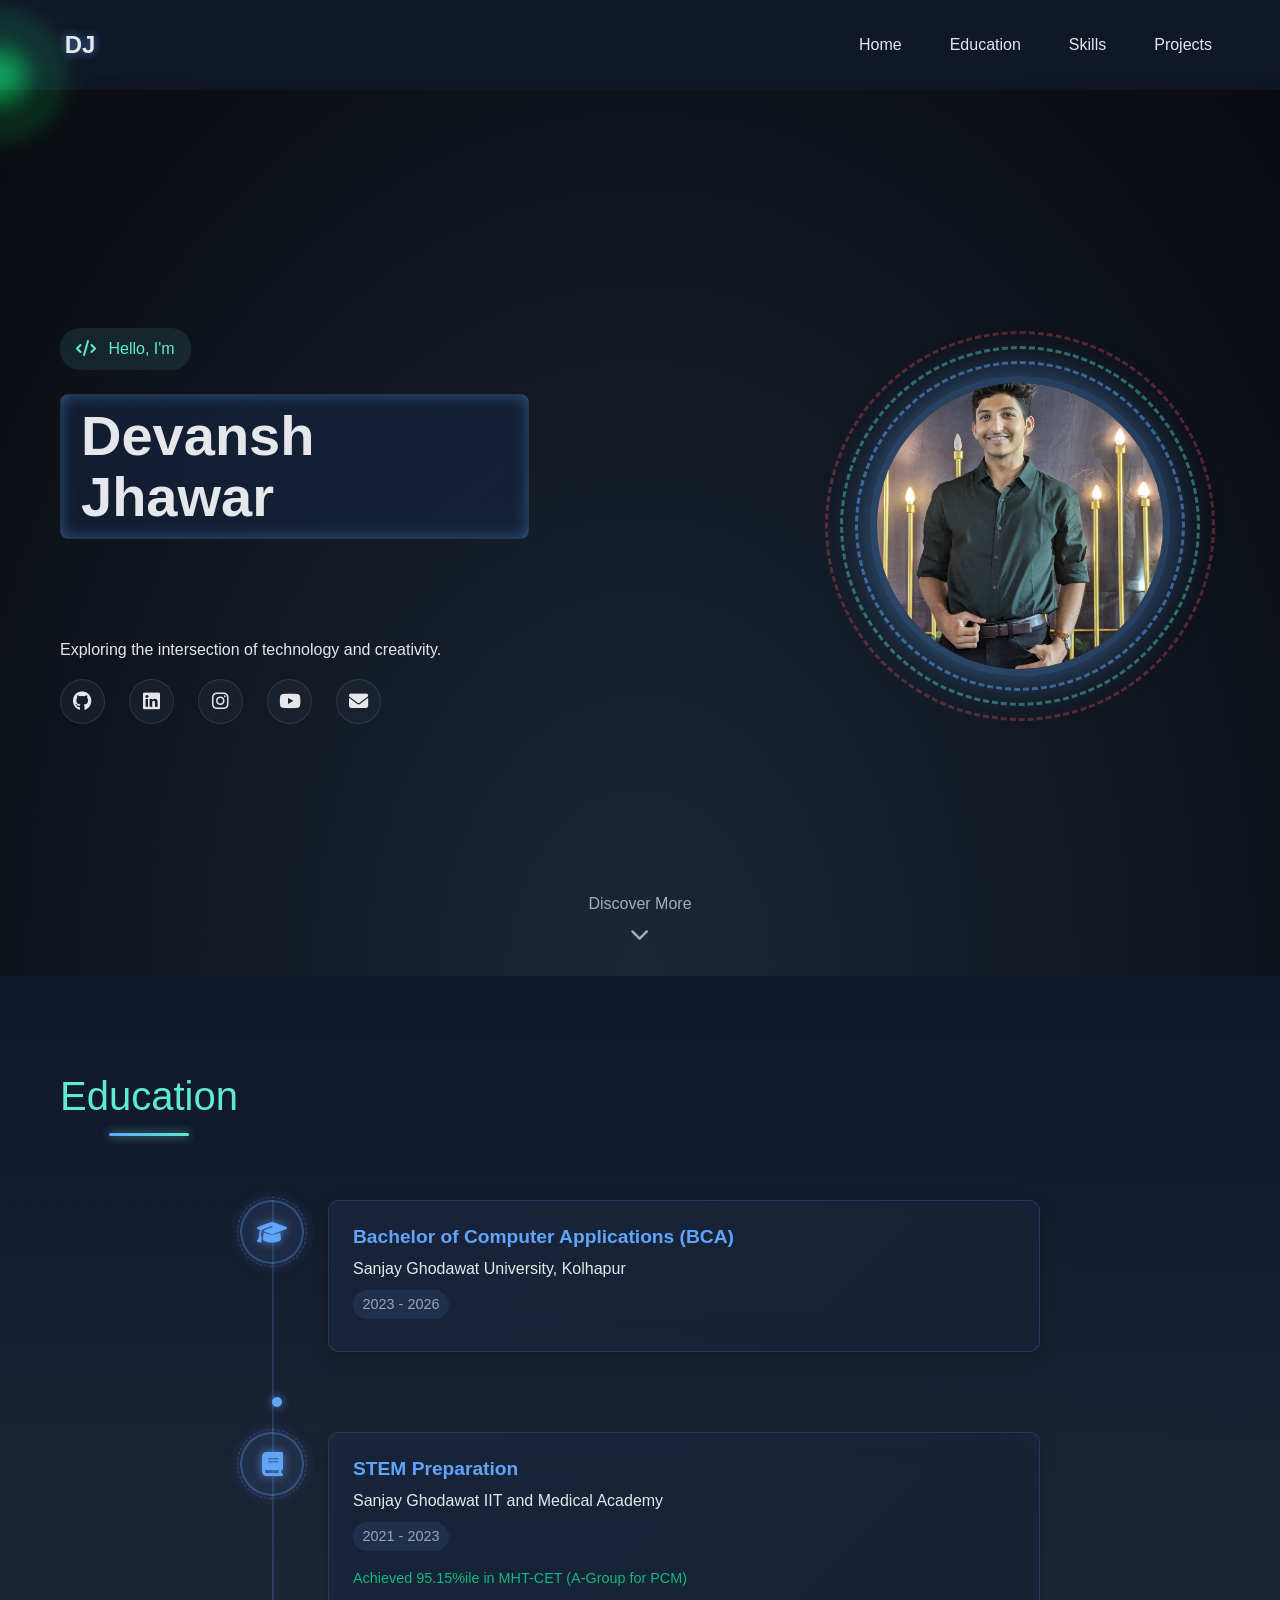
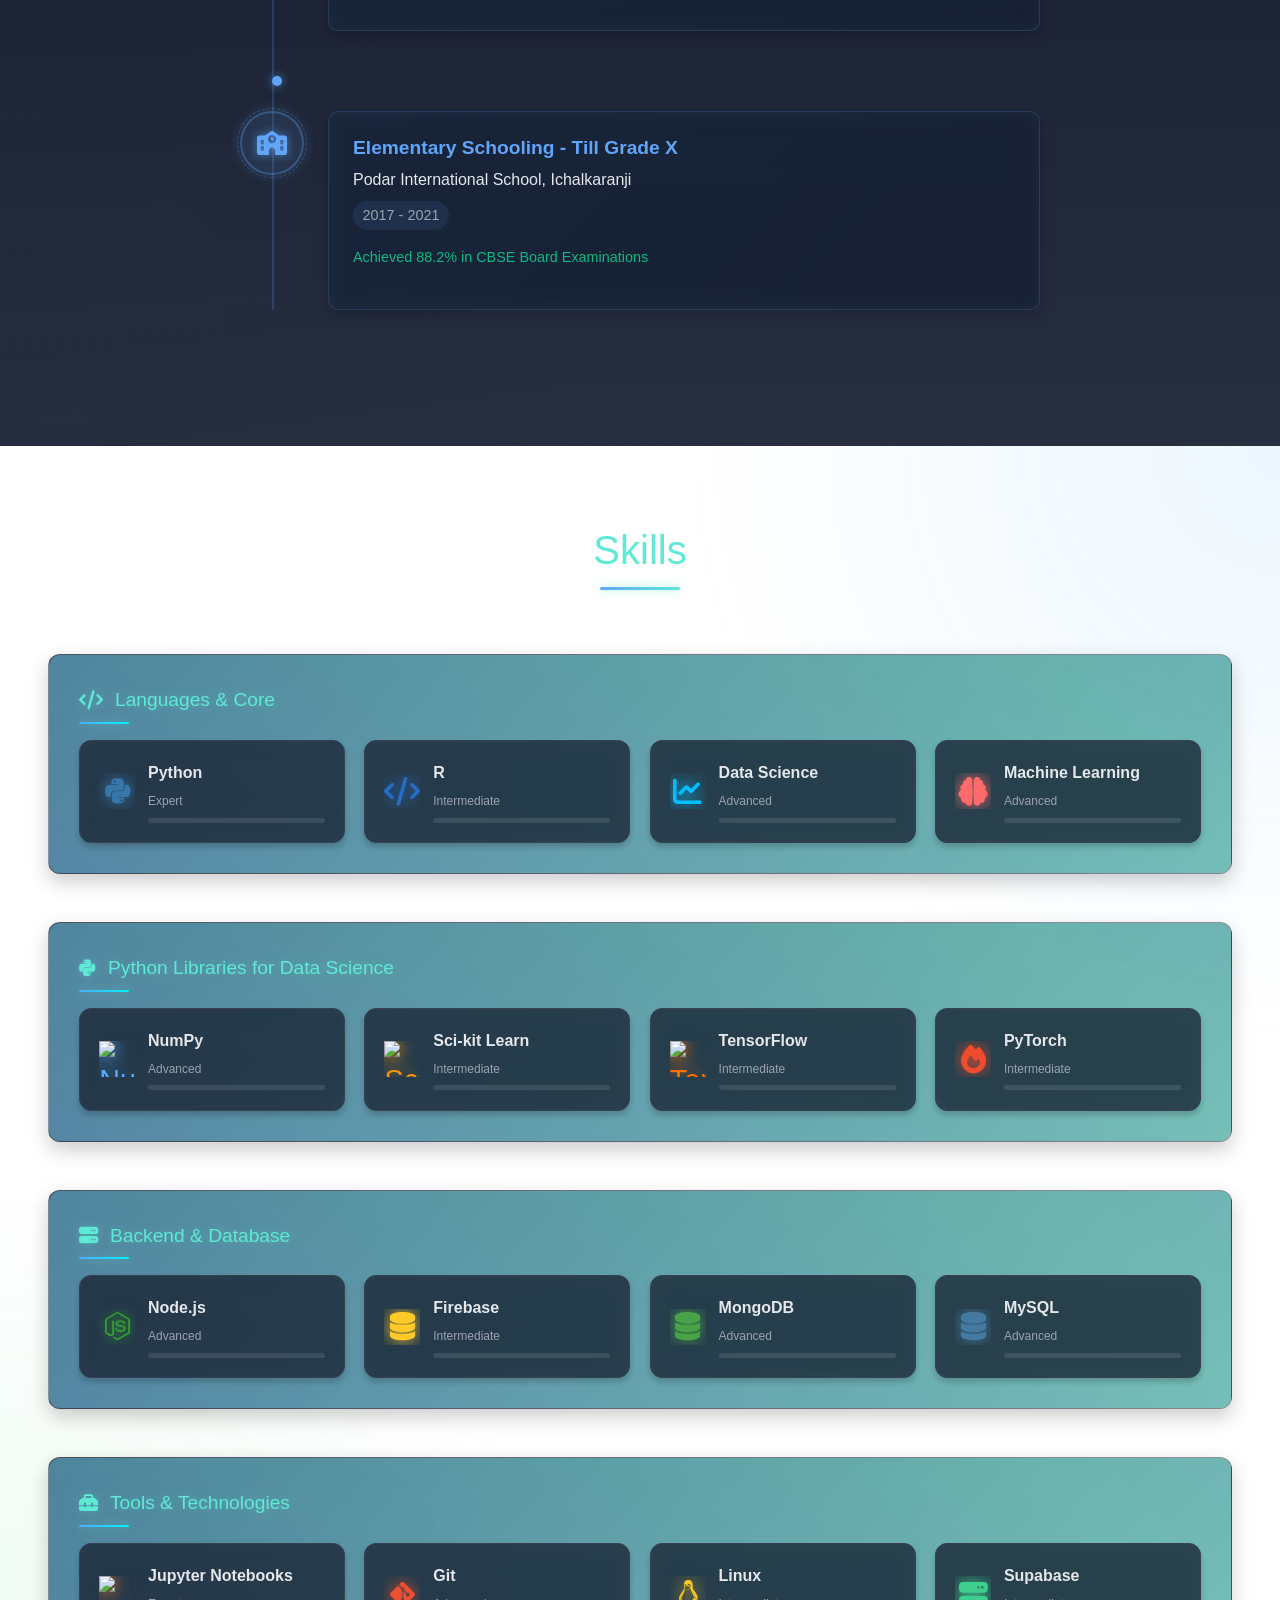
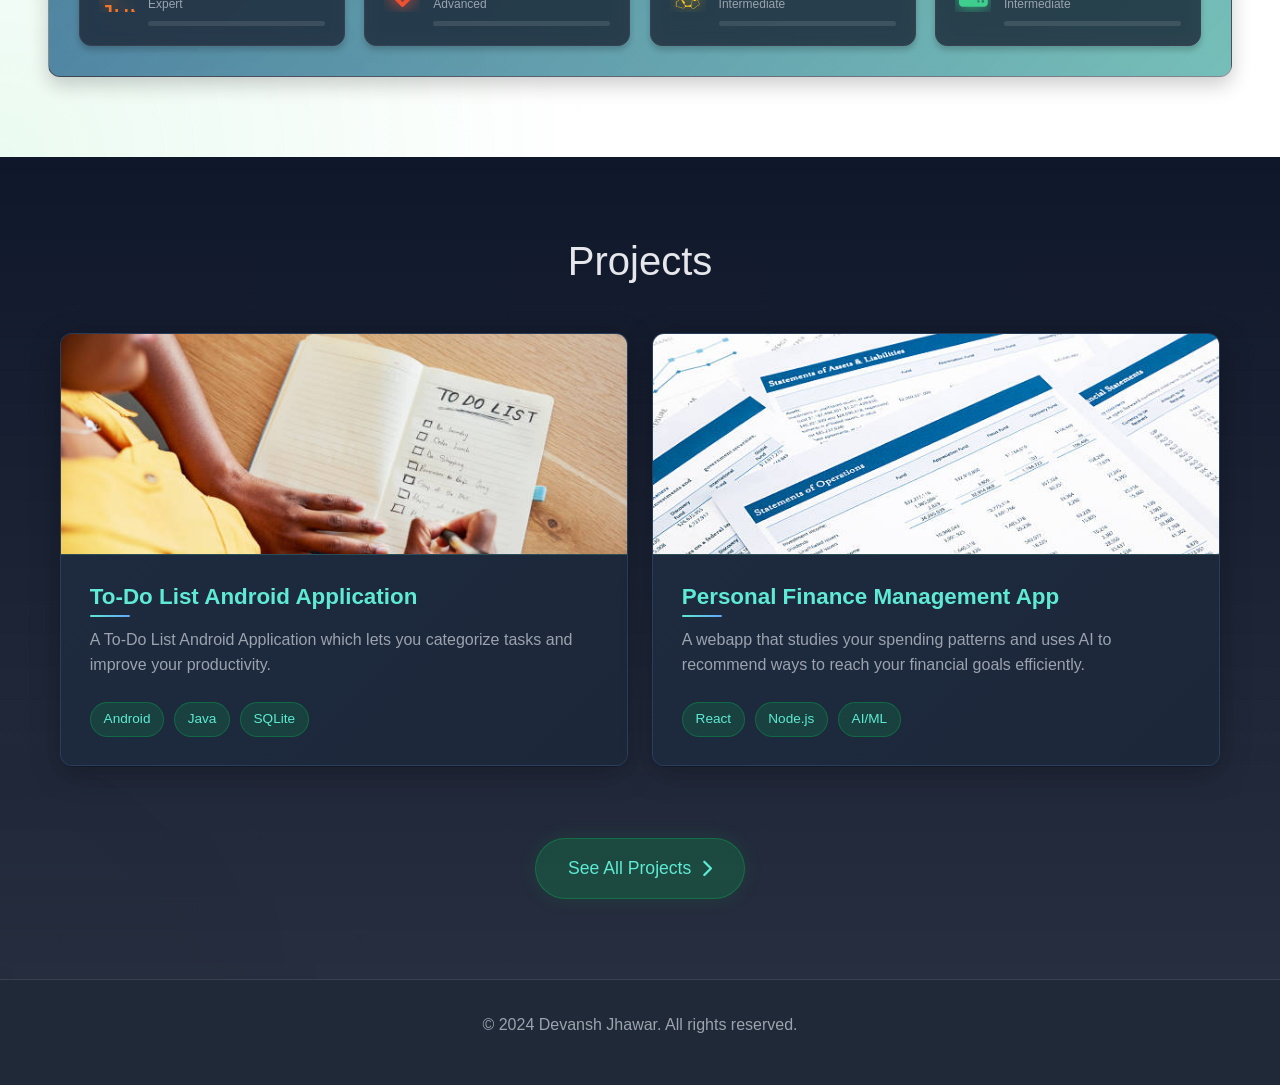
==== commit dd25c574: "Bootstrap implementation achieved!" ====
--- a/index.html
+++ b/index.html
@@ -4,6 +4,9 @@
     <meta charset="UTF-8">
     <meta name="viewport" content="width=device-width, initial-scale=1.0">
     <title>Devansh Jhawar - Portfolio</title>
+    <!-- Bootstrap CSS -->
+    <link href="https://cdn.jsdelivr.net/npm/bootstrap@5.3.2/dist/css/bootstrap.min.css" rel="stylesheet">
+    <!-- Custom CSS -->
     <link rel="stylesheet" href="./styles.css">
     <link rel="stylesheet" href="https://cdnjs.cloudflare.com/ajax/libs/font-awesome/6.4.0/css/all.min.css">
 </head>
@@ -12,23 +15,25 @@
     <div class="cursor-glow"></div>
 
     <!-- Navigation -->
-    <nav>
+    <nav class="navbar navbar-expand-lg fixed-top">
         <div class="container">
             <div class="logo">
                 <a href="#home">
                     <div class="logo-initials">DJ</div>
                 </a>
             </div>
-            <ul class="nav-links">
-                <li><a href="#home">Home</a></li>
-                <li><a href="#education">Education</a></li>
-                <li><a href="#skills">Skills</a></li>
-                <li><a href="#projects">Projects</a></li>
-            </ul>
-            <div class="hamburger">
+            <button class="navbar-toggler hamburger" type="button" data-bs-toggle="collapse" data-bs-target="#navbarNav" aria-controls="navbarNav" aria-expanded="false" aria-label="Toggle navigation">
                 <span></span>
                 <span></span>
                 <span></span>
+            </button>
+            <div class="collapse navbar-collapse" id="navbarNav">
+                <ul class="navbar-nav ms-auto nav-links">
+                    <li class="nav-item"><a class="nav-link" href="#home">Home</a></li>
+                    <li class="nav-item"><a class="nav-link" href="#education">Education</a></li>
+                    <li class="nav-item"><a class="nav-link" href="#skills">Skills</a></li>
+                    <li class="nav-item"><a class="nav-link" href="#projects">Projects</a></li>
+                </ul>
             </div>
         </div>
     </nav>
@@ -36,35 +41,39 @@
     <!-- Hero Section -->
     <section id="home" class="hero">
         <div class="container">
-            <div class="hero-content">
-                <div class="hero-greeting">
-                    <i class="fas fa-code"></i> Hello, I'm
-                </div>
-                <div class="name-box-container">
-                    <div class="name-box" id="nameBox">
-                        <div class="name-box-border"></div>
-                        <div class="name-highlight" id="nameHighlight"></div>
-                        <h1>Devansh<br>Jhawar</h1>
+            <div class="row align-items-center justify-content-between">
+                <div class="col-lg-5 hero-content">
+                    <div class="hero-greeting">
+                        <i class="fas fa-code"></i> Hello, I'm
+                    </div>
+                    <div class="name-box-container">
+                        <div class="name-box" id="nameBox">
+                            <div class="name-box-border"></div>
+                            <div class="name-highlight" id="nameHighlight"></div>
+                            <h1>Devansh<br>Jhawar</h1>
+                        </div>
+                    </div>
+                    <p class="rotating-text-wrapper"><span id="rotating-text">An Entrepreneur</span></p>
+                    <p>Exploring the intersection of technology and creativity.</p>
+                    
+                    <div class="hero-social">
+                        <a href="https://github.com/ProgrammerDSJ" target="_blank" class="social-icon"><i class="fab fa-github"></i></a>
+                        <a href="https://www.linkedin.com/in/devansh-jhawar" target="_blank" class="social-icon"><i class="fab fa-linkedin"></i></a>
+                        <a href="https://www.instagram.com/discoverin.dj/" target="_blank" class="social-icon"><i class="fab fa-instagram"></i></a>
+                        <a href="https://www.youtube.com/@DevanshJhawar001" target="_blank" class="social-icon"><i class="fab fa-youtube"></i></a>
+                        <a href="mailto:devnshjhawar@gmail.com" class="social-icon"><i class="fas fa-envelope"></i></a>
                     </div>
                 </div>
-                <p class="rotating-text-wrapper"><span id="rotating-text">An Entrepreneur</span></p>
-                <p>Exploring the intersection of technology and creativity.</p>
                 
-                <div class="hero-social">
-                    <a href="https://github.com/ProgrammerDSJ" target="_blank" class="social-icon"><i class="fab fa-github"></i></a>
-                    <a href="https://www.linkedin.com/in/devansh-jhawar" target="_blank" class="social-icon"><i class="fab fa-linkedin"></i></a>
-                    <a href="https://www.instagram.com/discoverin.dj/" target="_blank" class="social-icon"><i class="fab fa-instagram"></i></a>
-                    <a href="https://www.youtube.com/@DevanshJhawar001" target="_blank" class="social-icon"><i class="fab fa-youtube"></i></a>
-                    <a href="mailto:devnshjhawar@gmail.com" class="social-icon"><i class="fas fa-envelope"></i></a>
-                </div>
-            </div>
-            
-            <div class="profile-container">
-                <div class="profile-border-3"></div>
-                <div class="profile-border-2"></div>
-                <div class="profile-border"></div>
-                <div class="profile-circle">
-                    <img src="./Devansh YT.jpg" alt="Devansh Jhawar" class="profile-image">
+                <div class="col-lg-6 offset-lg-1 d-flex justify-content-end">
+                    <div class="profile-container">
+                        <div class="profile-border-3"></div>
+                        <div class="profile-border-2"></div>
+                        <div class="profile-border"></div>
+                        <div class="profile-circle">
+                            <img src="./Devansh YT.jpg" alt="Devansh Jhawar" class="profile-image">
+                        </div>
+                    </div>
                 </div>
             </div>
         </div>
@@ -145,23 +154,27 @@
     <section id="contact" class="contact">
         <div class="container">
             <h2>Contact Me</h2>
-            <div class="contact-content">
-                <form id="contact-form">
-                    <div class="form-group">
-                        <input type="text" id="name" name="name" placeholder="Your Name" required>
+            <div class="contact-content row">
+                <div class="col-md-8">
+                    <form id="contact-form">
+                        <div class="form-group mb-3">
+                            <input type="text" id="name" name="name" class="form-control" placeholder="Your Name" required>
+                        </div>
+                        <div class="form-group mb-3">
+                            <input type="email" id="email" name="email" class="form-control" placeholder="Your Email" required>
+                        </div>
+                        <div class="form-group mb-3">
+                            <textarea id="message" name="message" class="form-control" placeholder="Your Message" required></textarea>
+                        </div>
+                        <button type="submit" class="btn">Send Message</button>
+                    </form>
+                </div>
+                <div class="col-md-4">
+                    <div class="social-links">
+                        <a href="https://www.linkedin.com/in/devansh-jhawar" class="social-link" target="_blank"><i class="fab fa-linkedin"></i></a>
+                        <a href="https://github.com/ProgrammerDSJ" class="social-link" target="_blank"><i class="fab fa-github"></i></a>
+                        <a href="https://twitter.com/" class="social-link" target="_blank"><i class="fab fa-twitter"></i></a>
                     </div>
-                    <div class="form-group">
-                        <input type="email" id="email" name="email" placeholder="Your Email" required>
-                    </div>
-                    <div class="form-group">
-                        <textarea id="message" name="message" placeholder="Your Message" required></textarea>
-                    </div>
-                    <button type="submit" class="btn">Send Message</button>
-                </form>
-                <div class="social-links">
-                    <a href="#" class="social-link"><i class="fab fa-linkedin"></i></a>
-                    <a href="#" class="social-link"><i class="fab fa-github"></i></a>
-                    <a href="#" class="social-link"><i class="fab fa-twitter"></i></a>
                 </div>
             </div>
         </div>
@@ -173,6 +186,8 @@
         </div>
     </footer>
 
+    <!-- Bootstrap JS -->
+    <script src="https://cdn.jsdelivr.net/npm/bootstrap@5.3.2/dist/js/bootstrap.bundle.min.js"></script>
     <script src="./script.js"></script>
 </body>
 </html> 
--- a/styles.css
+++ b/styles.css
@@ -28,12 +28,45 @@
     background-color: var(--background);
     background: linear-gradient(135deg, #111827 0%, #0f172a 100%);
     background-attachment: fixed;
+    padding-top: 76px;
 }
 
 .container {
     max-width: 1200px;
     margin: 0 auto;
     padding: 0 20px;
+}
+
+/* Bootstrap Overrides */
+.navbar {
+    background: rgba(17, 24, 39, 0.8);
+    backdrop-filter: blur(5px);
+    transition: all 0.3s ease;
+}
+
+.navbar-nav .nav-link {
+    color: var(--text-color);
+    font-weight: 500;
+    padding: 0.5rem 1rem;
+    transition: color 0.3s ease;
+}
+
+.navbar-nav .nav-link:hover, 
+.navbar-nav .nav-link:focus {
+    color: var(--primary-color);
+}
+
+.form-control {
+    background-color: rgba(31, 41, 55, 0.7);
+    border-color: var(--border-color);
+    color: var(--text-color);
+}
+
+.form-control:focus {
+    background-color: rgba(31, 41, 55, 0.9);
+    border-color: var(--primary-color);
+    color: var(--text-color);
+    box-shadow: 0 0 0 0.25rem rgba(96, 165, 250, 0.25);
 }
 
 /* Navigation */
@@ -156,7 +189,7 @@
 
 /* Hero Section - Enhanced */
 .hero {
-    height: 100vh;
+    min-height: 100vh;
     display: flex;
     flex-direction: column;
     align-items: center;
@@ -182,9 +215,6 @@
 }
 
 .hero .container {
-    display: flex;
-    align-items: center;
-    justify-content: space-between;
     position: relative;
     z-index: 1;
     width: 100%;
@@ -436,19 +466,20 @@
     font-size: 1.2rem;
 }
 
-/* Profile container - reduced size */
+/* Profile container */
 .profile-container {
     position: relative;
-    width: 450px; /* Reduced from 525px */
-    height: 450px; /* Reduced from 525px */
+    width: 400px;
+    height: 400px;
     display: flex;
     align-items: center;
     justify-content: center;
+    margin-left: auto; /* Push it to the right */
 }
 
 .profile-circle {
-    width: 320px; /* Reduced from 375px */
-    height: 320px; /* Reduced from 375px */
+    width: 300px;
+    height: 300px;
     border-radius: 50%;
     overflow: hidden;
     border: 7.5px solid rgba(96, 165, 250, 0.3);
@@ -466,70 +497,34 @@
 
 .profile-border {
     position: absolute;
-    width: 360px; /* Reduced from 420px */
-    height: 360px; /* Reduced from 420px */
+    width: 330px;
+    height: 330px;
     border-radius: 50%;
     border: 3px dashed rgba(96, 165, 250, 0.5);
     animation: rotate 15s linear infinite;
     z-index: 2;
 }
 
-.profile-border::before {
-    content: '';
-    position: absolute;
-    top: -7.5px;
-    left: 50%;
-    width: 15px;
-    height: 15px;
-    border-radius: 50%;
-    background: var(--primary-color);
-    box-shadow: 0 0 22.5px var(--blue-glow);
-}
-
 .profile-border-2 {
     position: absolute;
-    width: 400px; /* Reduced from 465px */
-    height: 400px; /* Reduced from 465px */
+    width: 360px;
+    height: 360px;
     border-radius: 50%;
     border: 3px dashed rgba(94, 234, 212, 0.4);
     animation: rotate 20s linear infinite reverse;
     z-index: 1;
 }
 
-.profile-border-2::before {
-    content: '';
-    position: absolute;
-    top: -7.5px;
-    left: 30%;
-    width: 15px;
-    height: 15px;
-    border-radius: 50%;
-    background: #5eead4;
-    box-shadow: 0 0 22.5px rgba(94, 234, 212, 0.7);
-}
-
 .profile-border-3 {
     position: absolute;
-    width: 440px; /* Reduced from 510px */
-    height: 440px; /* Reduced from 510px */
+    width: 390px;
+    height: 390px;
     border-radius: 50%;
     border: 3px dashed rgba(245, 87, 108, 0.3);
     animation: rotate 25s linear infinite;
     z-index: 0;
 }
 
-.profile-border-3::before {
-    content: '';
-    position: absolute;
-    top: -7.5px;
-    left: 70%;
-    width: 15px;
-    height: 15px;
-    border-radius: 50%;
-    background: #f5576c;
-    box-shadow: 0 0 22.5px var(--red-glow);
-}
-
 @keyframes rotate {
     0% { transform: rotate(0deg); }
     100% { transform: rotate(360deg); }
@@ -565,7 +560,7 @@
 
 @keyframes patternMove {
     0% { background-position: 0 0; }
-    100% { background-position: 100% 100%; }
+    100% { background-position: 1000px 1000px; }
 }
 
 /* Skills Section - Updated */
@@ -864,19 +859,80 @@
 
 @media (max-width: 1200px) {
     .skills-grid {
-        grid-template-columns: repeat(4, 1fr);
+        grid-template-columns: repeat(3, 1fr);
     }
 }
 
 @media (max-width: 992px) {
     .skills-grid {
-        grid-template-columns: repeat(3, 1fr);
+        grid-template-columns: repeat(2, 1fr);
+    }
+    
+    .hero .container {
+        padding-top: 2rem;
+        padding-bottom: 2rem;
+    }
+    
+    .hero-content, .profile-container {
+        margin: 0 auto;
+    }
+    
+    .hero-social {
+        justify-content: center;
+    }
+    
+    .profile-container {
+        margin-top: 3rem;
+        width: 320px;
+        height: 320px;
+    }
+    
+    .profile-circle {
+        width: 220px;
+        height: 220px;
+    }
+    
+    .profile-border {
+        width: 250px;
+        height: 250px;
+    }
+    
+    .profile-border-2 {
+        width: 280px;
+        height: 280px;
+    }
+    
+    .profile-border-3 {
+        width: 310px;
+        height: 310px;
     }
 }
 
 @media (max-width: 768px) {
     .skills-grid {
-        grid-template-columns: repeat(2, 1fr);
+        grid-template-columns: 1fr;
+    }
+    
+    .projects-grid {
+        grid-template-columns: 1fr;
+    }
+    
+    .contact-content {
+        flex-direction: column;
+    }
+    
+    .social-links {
+        margin-top: 2rem;
+        justify-content: center;
+    }
+    
+    .education-item {
+        flex-direction: column;
+    }
+    
+    .education-icon {
+        margin-right: 0;
+        margin-bottom: 1rem;
     }
 }
 
@@ -884,61 +940,76 @@
     .skills-grid {
         grid-template-columns: 1fr;
     }
-}
-
-/* Projects Section - Enhanced */
-.projects {
-    position: relative;
-    overflow: hidden;
-    padding: 6rem 0;
-    background: linear-gradient(135deg, var(--section-bg) 0%, var(--background) 100%);
-}
-
-.projects::before {
-    content: '';
-    position: absolute;
-    top: 0;
-    left: 0;
-    right: 0;
-    bottom: 0;
-    background: url('data:image/svg+xml;utf8,<svg viewBox="0 0 100 100" xmlns="http://www.w3.org/2000/svg"><g fill="%23ffffff" opacity="0.03"><circle cx="25" cy="25" r="1" /><circle cx="50" cy="25" r="1" /><circle cx="75" cy="25" r="1" /><circle cx="25" cy="50" r="1" /><circle cx="50" cy="50" r="1" /><circle cx="75" cy="50" r="1" /><circle cx="25" cy="75" r="1" /><circle cx="50" cy="75" r="1" /><circle cx="75" cy="75" r="1" /></g></svg>');
-    opacity: 0.5;
-    background-size: 30px 30px;
-    z-index: 0;
-    animation: patternMove 40s linear infinite alternate-reverse;
-}
-
-.projects .container {
-    position: relative;
-    z-index: 1;
-}
-
-.projects h2 {
-    position: relative;
-    display: inline-block;
-    margin-bottom: 4rem;
-    padding-bottom: 1rem;
-    color: #5eead4;
-}
-
-.projects h2::after {
-    content: '';
-    position: absolute;
-    bottom: 0;
-    left: 50%;
-    transform: translateX(-50%);
-    width: 80px;
+    
+    .nav-links {
+        width: 100%;
+    }
+    
+    .hero h1 {
+        font-size: 2.5rem;
+    }
+    
+    .profile-container {
+        width: 260px;
+        height: 260px;
+    }
+    
+    .profile-circle {
+        width: 180px;
+        height: 180px;
+    }
+    
+    .profile-border {
+        width: 210px;
+        height: 210px;
+    }
+    
+    .profile-border-2 {
+        width: 240px;
+        height: 240px;
+    }
+    
+    .profile-border-3 {
+        width: 270px;
+        height: 270px;
+    }
+}
+
+/* Make sure navbar toggler button is visible */
+.navbar-toggler {
+    border: none;
+    padding: 0.25rem;
+}
+
+.navbar-toggler:focus {
+    box-shadow: none;
+    outline: none;
+}
+
+.navbar-toggler span {
+    display: block;
+    width: 25px;
     height: 3px;
-    background: linear-gradient(to right, var(--primary-color), #5eead4);
-    border-radius: 2px;
-    box-shadow: 0 0 10px rgba(94, 234, 212, 0.7);
-}
-
+    background-color: var(--text-color);
+    margin: 5px 0;
+    transition: 0.3s;
+}
+
+/* Fix for section padding */
+section {
+    padding: 3rem 0;
+}
+
+/* Fix for button hover states */
+.btn:hover {
+    transform: translateY(-3px);
+    box-shadow: 0 5px 15px rgba(0, 0, 0, 0.3);
+}
+
+/* Adjust project cards for Bootstrap */
 .projects-grid {
-    display: grid;
-    grid-template-columns: repeat(auto-fit, minmax(350px, 1fr));
-    gap: 2.5rem;
-    margin-bottom: 2rem;
+    display: block;
+    width: 100%;
 }
 
 .project-card {
@@ -951,6 +1022,9 @@
     transition: all 0.4s ease;
     position: relative;
     transform: translateY(0);
+    height: 100%;
+    display: flex;
+    flex-direction: column;
 }
 
 .project-card:hover {
@@ -963,6 +1037,7 @@
     position: relative;
     overflow: hidden;
     height: 220px;
+    flex-shrink: 0;
 }
 
 .project-image {
@@ -1033,6 +1108,9 @@
     border-bottom-right-radius: 10px;
     transition: all 0.3s ease;
     overflow: hidden;
+    flex-grow: 1;
+    display: flex;
+    flex-direction: column;
 }
 
 .project-info::before {
@@ -1219,27 +1297,6 @@
     box-shadow: 0 8px 20px rgba(96, 165, 250, 0.2);
 }
 
-/* Responsive Adjustments for Projects */
-@media (max-width: 768px) {
-    .projects-grid {
-        grid-template-columns: 1fr;
-        gap: 2rem;
-    }
-    
-    .project-card {
-        max-width: 450px;
-        margin: 0 auto;
-    }
-    
-    .project-image-container {
-        height: 200px;
-    }
-    
-    .project-info h3 {
-        font-size: 1.3rem;
-    }
-}
-
 /* Contact Section */
 .contact-content {
     max-width: 800px;
@@ -1268,21 +1325,6 @@
     resize: vertical;
 }
 
-.btn {
-    background: var(--primary-color);
-    color: white;
-    padding: 0.8rem 2rem;
-    border: none;
-    border-radius: 5px;
-    cursor: pointer;
-    font-size: 1rem;
-    transition: background-color 0.3s ease;
-}
-
-.btn:hover {
-    background: var(--secondary-color);
-}
-
 .social-links {
     display: flex;
     gap: 1rem;
@@ -1306,39 +1348,6 @@
     padding: 2rem 0;
     text-align: center;
     border-top: 1px solid var(--border-color);
-}
-
-/* Responsive Design */
-@media (max-width: 768px) {
-    .nav-links {
-        display: none;
-        position: absolute;
-        top: 100%;
-        left: 0;
-        width: 100%;
-        background-color: var(--card-bg);
-        flex-direction: column;
-        padding: 1rem 0;
-        gap: 1rem;
-        text-align: center;
-        border-top: 1px solid var(--border-color);
-    }
-    
-    .nav-links.active {
-        display: flex;
-    }
-
-    .hamburger {
-        display: block;
-    }
-
-    .hero h1 {
-        font-size: 3rem;
-    }
-
-    .contact-content {
-        grid-template-columns: 1fr;
-    }
 }
 
 /* Animations */
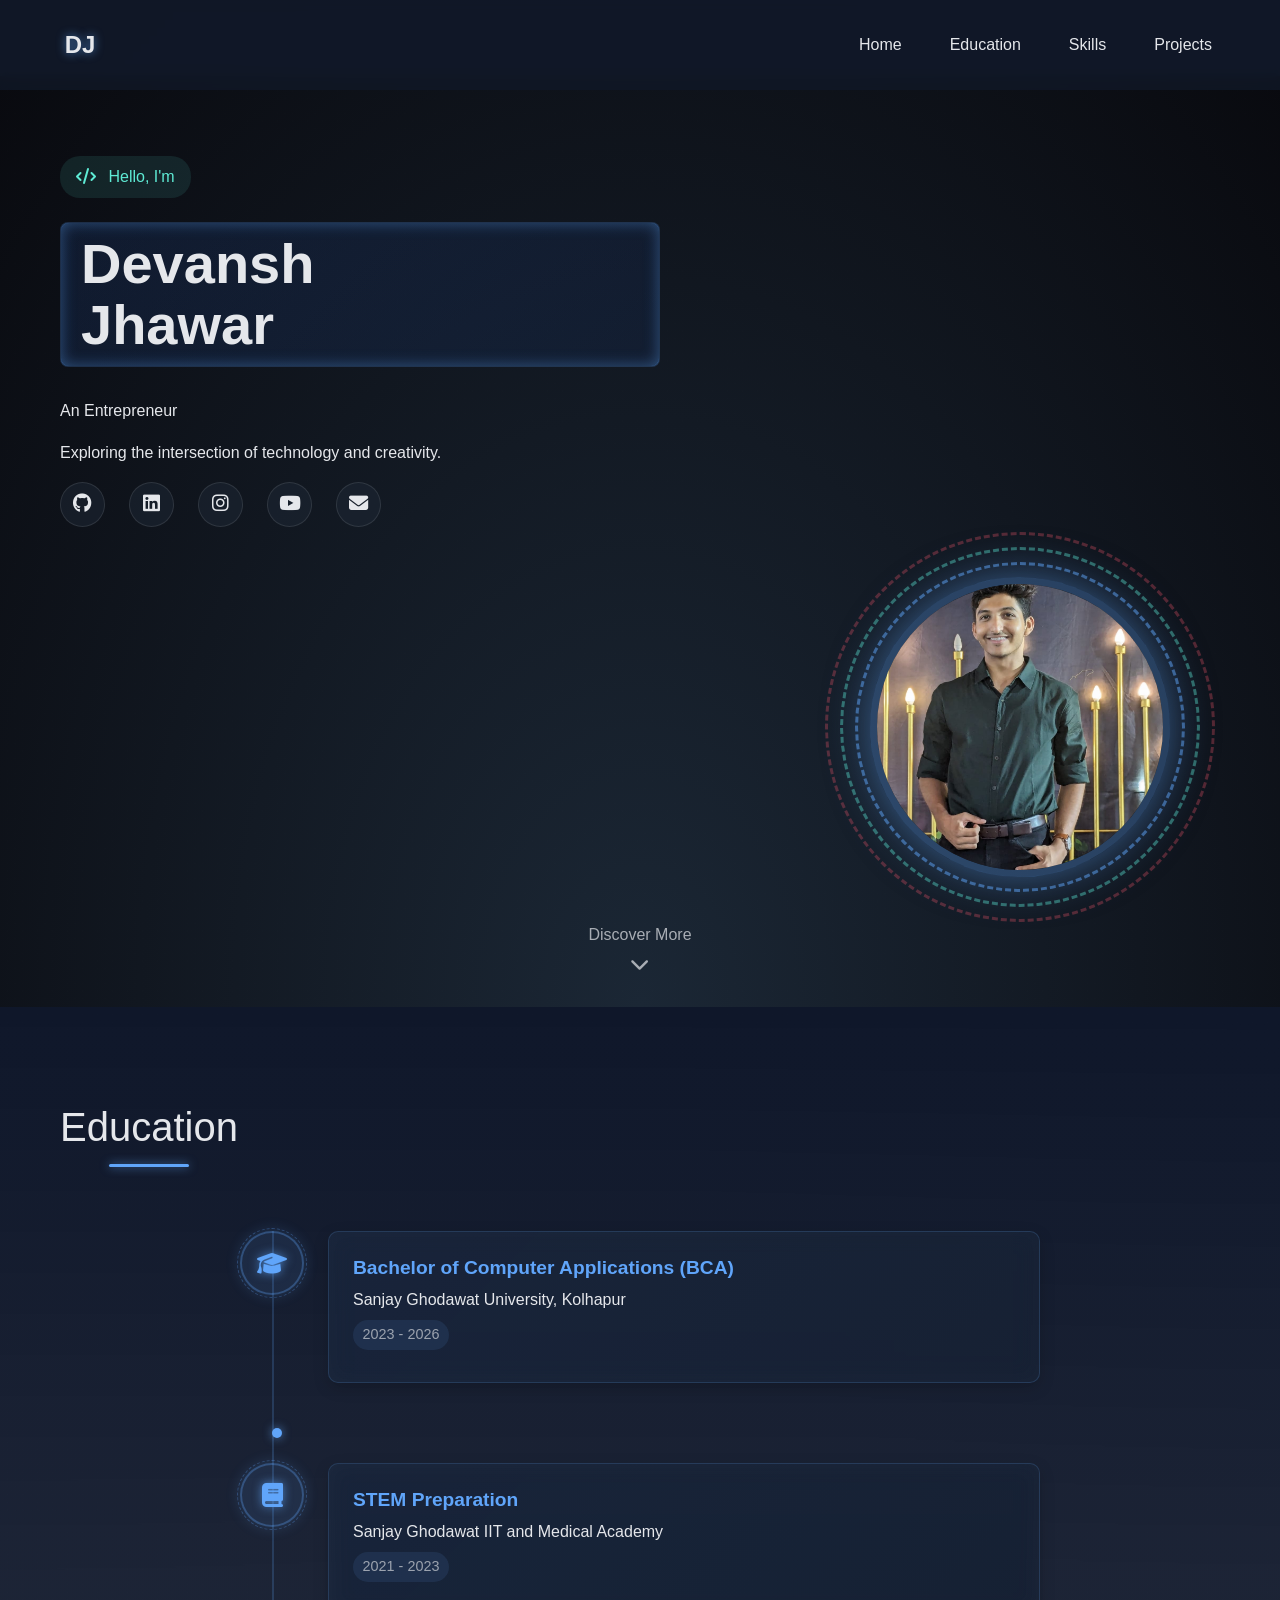
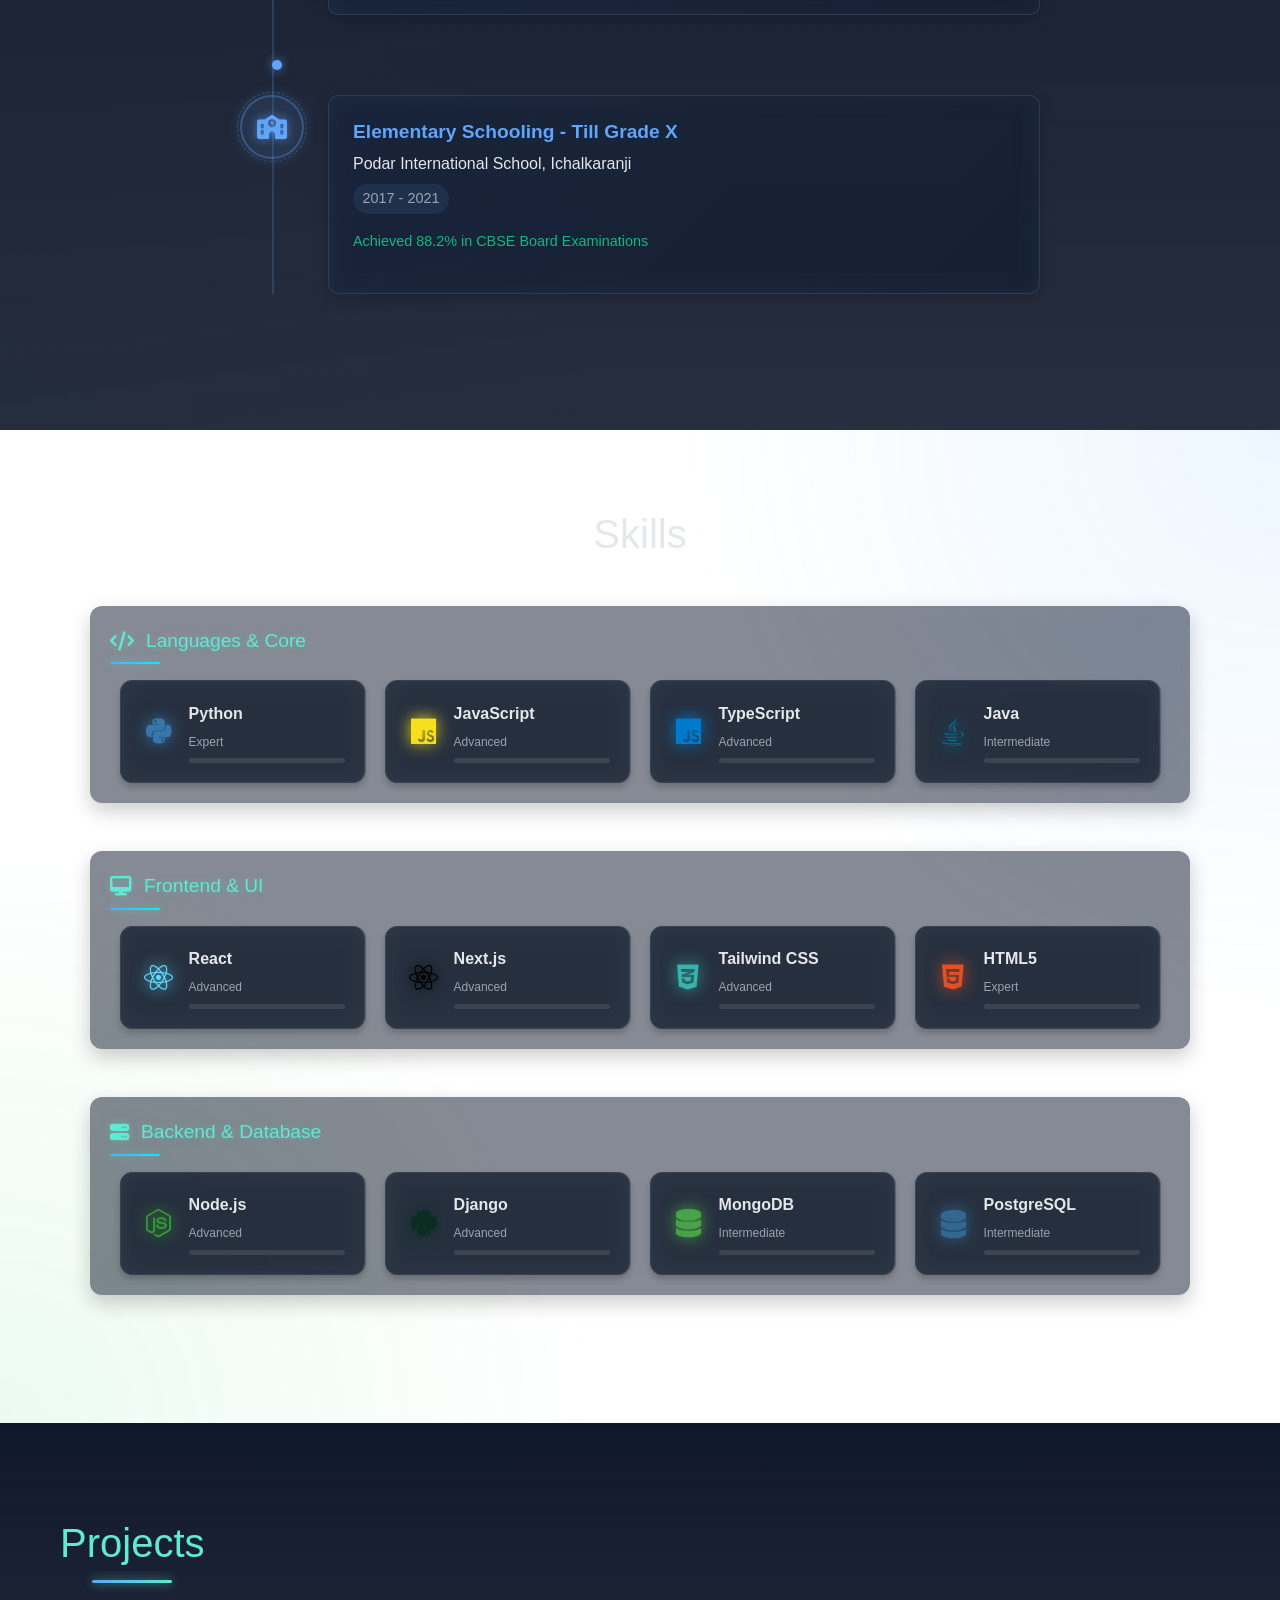
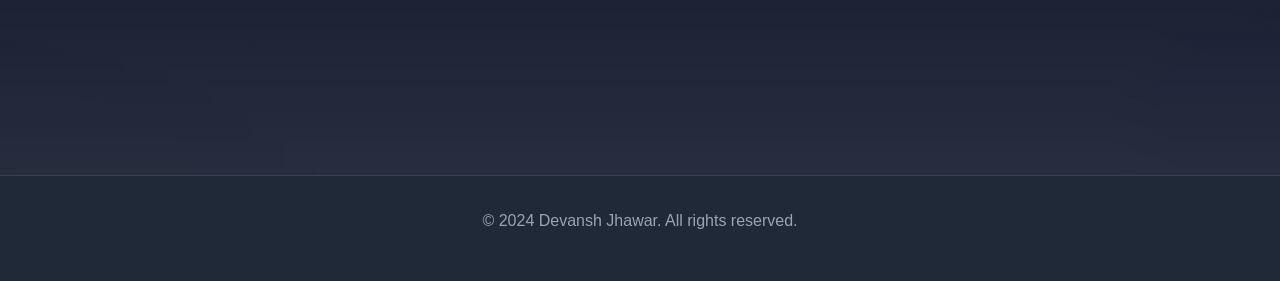
==== commit da743eb1: "Revert "The complete website is now ready!" This reverts commit 25d8c6db1701469a19a8177f25e24360a3b6" ====
--- a/index.html
+++ b/index.html
@@ -41,39 +41,35 @@
     <!-- Hero Section -->
     <section id="home" class="hero">
         <div class="container">
-            <div class="row align-items-center justify-content-between">
-                <div class="col-lg-5 hero-content">
-                    <div class="hero-greeting">
-                        <i class="fas fa-code"></i> Hello, I'm
-                    </div>
-                    <div class="name-box-container">
-                        <div class="name-box" id="nameBox">
-                            <div class="name-box-border"></div>
-                            <div class="name-highlight" id="nameHighlight"></div>
-                            <h1>Devansh<br>Jhawar</h1>
-                        </div>
-                    </div>
-                    <p class="rotating-text-wrapper"><span id="rotating-text">An Entrepreneur</span></p>
-                    <p>Exploring the intersection of technology and creativity.</p>
-                    
-                    <div class="hero-social">
-                        <a href="https://github.com/ProgrammerDSJ" target="_blank" class="social-icon"><i class="fab fa-github"></i></a>
-                        <a href="https://www.linkedin.com/in/devansh-jhawar" target="_blank" class="social-icon"><i class="fab fa-linkedin"></i></a>
-                        <a href="https://www.instagram.com/discoverin.dj/" target="_blank" class="social-icon"><i class="fab fa-instagram"></i></a>
-                        <a href="https://www.youtube.com/@DevanshJhawar001" target="_blank" class="social-icon"><i class="fab fa-youtube"></i></a>
-                        <a href="mailto:devnshjhawar@gmail.com" class="social-icon"><i class="fas fa-envelope"></i></a>
+            <div class="hero-content">
+                <div class="hero-greeting">
+                    <i class="fas fa-code"></i> Hello, I'm
+                </div>
+                <div class="name-box-container">
+                    <div class="name-box" id="nameBox">
+                        <div class="name-box-border"></div>
+                        <div class="name-highlight" id="nameHighlight"></div>
+                        <h1>Devansh<br>Jhawar</h1>
                     </div>
                 </div>
+                <p class="rotating-text-wrapper"><span id="rotating-text">An Entrepreneur</span></p>
+                <p>Exploring the intersection of technology and creativity.</p>
                 
-                <div class="col-lg-6 offset-lg-1 d-flex justify-content-end">
-                    <div class="profile-container">
-                        <div class="profile-border-3"></div>
-                        <div class="profile-border-2"></div>
-                        <div class="profile-border"></div>
-                        <div class="profile-circle">
-                            <img src="./Devansh YT.jpg" alt="Devansh Jhawar" class="profile-image">
-                        </div>
-                    </div>
+                <div class="hero-social">
+                    <a href="https://github.com/ProgrammerDSJ" target="_blank" class="social-icon"><i class="fab fa-github"></i></a>
+                    <a href="https://www.linkedin.com/in/devansh-jhawar" target="_blank" class="social-icon"><i class="fab fa-linkedin"></i></a>
+                    <a href="https://www.instagram.com/discoverin.dj/" target="_blank" class="social-icon"><i class="fab fa-instagram"></i></a>
+                    <a href="https://www.youtube.com/@DevanshJhawar001" target="_blank" class="social-icon"><i class="fab fa-youtube"></i></a>
+                    <a href="mailto:devnshjhawar@gmail.com" class="social-icon"><i class="fas fa-envelope"></i></a>
+                </div>
+            </div>
+            
+            <div class="profile-container">
+                <div class="profile-border-3"></div>
+                <div class="profile-border-2"></div>
+                <div class="profile-border"></div>
+                <div class="profile-circle">
+                    <img src="./Devansh YT.jpg" alt="Devansh Jhawar" class="profile-image">
                 </div>
             </div>
         </div>
@@ -109,7 +105,6 @@
                         <h3>STEM Preparation</h3>
                         <p class="institution">Sanjay Ghodawat IIT and Medical Academy</p>
                         <p class="duration">2021 - 2023</p>
-                        <p class="achievement">Achieved 95.15%ile in MHT-CET (A-Group for PCM)</p>
                     </div>
                 </div>
                 
--- a/styles.css
+++ b/styles.css
@@ -156,7 +156,7 @@
     width: 100px;
     height: 100px;
     border-radius: 50%;
-    background: radial-gradient(circle, rgba(0, 200, 83, 0.9) 0%, rgba(0, 200, 83, 0) 70%);
+    background: radial-gradient(circle, rgba(94, 234, 212, 0.9) 0%, rgba(94, 234, 212, 0) 70%);
     pointer-events: none;
     transform: translate(-50%, -50%);
     z-index: 9999;
@@ -164,7 +164,7 @@
     transition: opacity 0.3s ease, width 0.2s ease, height 0.2s ease, background 0.3s ease;
     mix-blend-mode: screen;
     filter: blur(8px);
-    box-shadow: 0 0 20px rgba(0, 200, 83, 0.7);
+    box-shadow: 0 0 20px rgba(94, 234, 212, 0.5);
 }
 
 .cursor-glow.blue {
@@ -175,16 +175,6 @@
 .cursor-glow.red {
     background: radial-gradient(circle, var(--red-glow) 0%, rgba(245, 87, 108, 0) 70%);
     box-shadow: 0 0 30px var(--red-glow);
-}
-
-.cursor-glow.yellow {
-    background: radial-gradient(circle, rgba(255, 193, 7, 0.9) 0%, rgba(255, 193, 7, 0) 70%);
-    box-shadow: 0 0 30px rgba(255, 193, 7, 0.7);
-}
-
-.cursor-glow.green {
-    background: radial-gradient(circle, rgba(0, 200, 83, 0.9) 0%, rgba(0, 200, 83, 0) 70%);
-    box-shadow: 0 0 30px rgba(0, 200, 83, 0.7);
 }
 
 /* Hero Section - Enhanced */
@@ -261,7 +251,7 @@
 .name-box {
     position: relative;
     display: inline-block;
-    padding: 10px 200px 10px 20px;
+    padding: 10px 20px;
     background: rgba(30, 58, 138, 0.05);
     border: 1px solid rgba(96, 165, 250, 0.2);
     border-radius: 8px;
@@ -338,51 +328,12 @@
 }
 
 .hero .subtitle {
-    font-size: 1.5rem;
-    margin-bottom: 1rem;
+    font-size: 1.1rem;
     color: var(--light-text);
-    transition: all 0.3s ease;
-}
-
-.rotating-text-wrapper {
-    font-size: 2rem;
-    font-weight: bold;
-    margin-bottom: 1rem;
-    color: var(--primary-color);
-    min-height: 2.5rem;
-}
-
-#rotating-text {
-    display: inline-block;
-    background: linear-gradient(to right, #64ffda, #34b379);
-    -webkit-background-clip: text;
-    background-clip: text;
-    color: transparent;
-    font-weight: bold;
-    position: relative;
-    min-width: 230px;
-}
-
-@keyframes fadeInUp {
-    from {
-        opacity: 0;
-        transform: translateY(20px);
-    }
-    to {
-        opacity: 1;
-        transform: translateY(0);
-    }
-}
-
-@keyframes fadeOutUp {
-    from {
-        opacity: 1;
-        transform: translateY(0);
-    }
-    to {
-        opacity: 0;
-        transform: translateY(-20px);
-    }
+    line-height: 1.7;
+    max-width: 600px;
+    margin-bottom: 2rem;
+    text-align: left;
 }
 
 .hero-social {
@@ -563,24 +514,508 @@
     100% { background-position: 1000px 1000px; }
 }
 
+/* Skills Section - Update animation time */
+.skill-card:hover .skill-progress-bar .progress-fill {
+    animation: progress-animation 0.75s ease-out forwards;
+}
+
+/* Sections */
+section {
+    padding: 5rem 0;
+    position: relative;
+}
+
+section:nth-child(even) {
+    background-color: var(--section-bg);
+    background: linear-gradient(to bottom, var(--section-bg) 0%, rgba(15, 23, 42, 0.9) 100%);
+}
+
+h2 {
+    text-align: center;
+    font-size: 2.5rem;
+    margin-bottom: 3rem;
+    color: var(--text-color);
+}
+
+/* Education Section - Enhanced */
+.education {
+    position: relative;
+    overflow: hidden;
+    padding: 6rem 0;
+    background: linear-gradient(135deg, var(--background) 0%, var(--section-bg) 100%);
+}
+
+.education::before {
+    content: '';
+    position: absolute;
+    top: 0;
+    left: 0;
+    right: 0;
+    bottom: 0;
+    background: url('data:image/svg+xml;utf8,<svg viewBox="0 0 100 100" xmlns="http://www.w3.org/2000/svg"><g fill="%23ffffff" opacity="0.03"><circle cx="25" cy="25" r="1" /><circle cx="50" cy="25" r="1" /><circle cx="75" cy="25" r="1" /><circle cx="25" cy="50" r="1" /><circle cx="50" cy="50" r="1" /><circle cx="75" cy="50" r="1" /><circle cx="25" cy="75" r="1" /><circle cx="50" cy="75" r="1" /><circle cx="75" cy="75" r="1" /></g></svg>');
+    opacity: 0.5;
+    background-size: 30px 30px;
+    z-index: 0;
+    animation: patternMove 40s linear infinite alternate;
+}
+
+.education .container {
+    position: relative;
+    z-index: 1;
+}
+
+.education h2 {
+    position: relative;
+    display: inline-block;
+    margin-bottom: 4rem;
+    padding-bottom: 1rem;
+}
+
+.education h2::after {
+    content: '';
+    position: absolute;
+    bottom: 0;
+    left: 50%;
+    transform: translateX(-50%);
+    width: 80px;
+    height: 3px;
+    background: var(--primary-color);
+    border-radius: 2px;
+    box-shadow: 0 0 10px var(--blue-glow);
+}
+
+.education-content {
+    max-width: 800px;
+    margin: 0 auto;
+    position: relative;
+}
+
+.education-content::before {
+    content: '';
+    position: absolute;
+    top: 0;
+    bottom: 0;
+    left: 32px;
+    width: 2px;
+    background: rgba(96, 165, 250, 0.2);
+    z-index: 1;
+}
+
+.education-item {
+    display: flex;
+    margin-bottom: 2.5rem;
+    position: relative;
+    z-index: 2;
+    transition: transform 0.3s ease;
+}
+
+.education-item:hover {
+    transform: translateY(-5px);
+}
+
+.education-icon {
+    width: 64px;
+    height: 64px;
+    border-radius: 50%;
+    background: rgba(96, 165, 250, 0.1);
+    border: 2px solid rgba(96, 165, 250, 0.3);
+    display: flex;
+    align-items: center;
+    justify-content: center;
+    margin-right: 1.5rem;
+    flex-shrink: 0;
+    box-shadow: 0 0 15px rgba(96, 165, 250, 0.2);
+    position: relative;
+    transition: all 0.3s ease;
+}
+
+.education-icon::before {
+    content: '';
+    position: absolute;
+    top: -5px;
+    left: -5px;
+    right: -5px;
+    bottom: -5px;
+    border-radius: 50%;
+    border: 1px dashed rgba(96, 165, 250, 0.3);
+    animation: rotate 20s linear infinite;
+    z-index: -1;
+}
+
+.education-icon i {
+    font-size: 1.5rem;
+    color: var(--primary-color);
+    filter: drop-shadow(0 0 5px var(--blue-glow));
+}
+
+.education-item:hover .education-icon {
+    background: rgba(96, 165, 250, 0.2);
+    box-shadow: 0 0 20px rgba(96, 165, 250, 0.4);
+    transform: scale(1.05);
+}
+
+.education-details {
+    background: rgba(31, 41, 55, 0.5);
+    border-radius: 10px;
+    padding: 1.5rem;
+    border: 1px solid rgba(96, 165, 250, 0.2);
+    box-shadow: 0 5px 15px rgba(0, 0, 0, 0.2);
+    flex-grow: 1;
+    backdrop-filter: blur(10px);
+    position: relative;
+    overflow: hidden;
+    transition: all 0.3s ease;
+}
+
+.education-details::before {
+    content: '';
+    position: absolute;
+    top: 0;
+    left: 0;
+    width: 100%;
+    height: 100%;
+    background: linear-gradient(135deg, rgba(59, 130, 246, 0.05) 0%, rgba(37, 99, 235, 0.02) 100%);
+    z-index: -1;
+}
+
+.education-details::after {
+    content: '';
+    position: absolute;
+    width: 150%;
+    height: 150%;
+    background: radial-gradient(circle, rgba(96, 165, 250, 0.2) 0%, transparent 70%);
+    top: -25%;
+    left: -25%;
+    opacity: 0;
+    transition: opacity 0.3s ease;
+    pointer-events: none;
+    z-index: -1;
+}
+
+.education-item:hover .education-details {
+    box-shadow: 0 8px 25px rgba(0, 0, 0, 0.3);
+    border-color: rgba(96, 165, 250, 0.3);
+}
+
+.education-item:hover .education-details::after {
+    opacity: 0.8;
+}
+
+.education-details h3 {
+    color: var(--primary-color);
+    margin-bottom: 0.5rem;
+    font-size: 1.2rem;
+    font-weight: 600;
+}
+
+.institution {
+    font-weight: 500;
+    margin-bottom: 0.5rem;
+    font-size: 1rem;
+    color: var(--text-color);
+}
+
+.duration {
+    color: var(--light-text);
+    font-size: 0.9rem;
+    margin-bottom: 0.5rem;
+    display: inline-block;
+    padding: 0.2rem 0.6rem;
+    background: rgba(96, 165, 250, 0.1);
+    border-radius: 20px;
+}
+
+.achievement {
+    font-size: 0.9rem;
+    color: #10b981;
+    margin-top: 0.5rem;
+    font-weight: 500;
+}
+
+.education-divider {
+    height: 20px;
+    margin: 0 auto 20px 32px;
+    position: relative;
+    z-index: 1;
+}
+
+.education-divider::before {
+    content: '';
+    position: absolute;
+    top: 50%;
+    left: 0;
+    width: 10px;
+    height: 10px;
+    background: var(--primary-color);
+    border-radius: 50%;
+    transform: translateY(-50%);
+    box-shadow: 0 0 10px var(--blue-glow);
+    z-index: 2;
+}
+
 /* Skills Section - Updated */
-.skills .container {
-    max-width: 100%;
-    padding: 0 3rem;
-    display: flex;
-    flex-direction: column;
+.skills-container {
+    max-width: 1100px;
+    margin: 0 auto;
+}
+
+.skills-category {
+    position: relative;
+    padding: 20px;
+    border-radius: 12px;
+    background: rgba(15, 23, 42, 0.5);
+    box-shadow: 0 8px 20px rgba(0, 0, 0, 0.2);
+    backdrop-filter: blur(10px);
+    transition: transform 0.3s ease;
+    margin-bottom: 3rem;
+    overflow: hidden;
+}
+
+.skills-category:hover {
+    transform: translateY(-5px);
+}
+
+.category-header {
+    display: flex;
     align-items: center;
-}
-
-.skills-container {
-    display: grid;
-    grid-template-columns: 1fr;
-    gap: 3rem;
-    width: 100%;
-    max-width: 1200px;
-}
-
-.skills h2 {
+    margin-bottom: 1.5rem;
+    color: #5eead4;
+    font-size: 1.2rem;
+    text-shadow: 0 0 10px rgba(94, 234, 212, 0.3);
+    position: relative;
+}
+
+.category-header i {
+    margin-right: 0.75rem;
+}
+
+.category-header::after {
+    content: '';
+    position: absolute;
+    bottom: -8px;
+    left: 0;
+    width: 50px;
+    height: 2px;
+    background: var(--gradient-1);
+    border-radius: 2px;
+    box-shadow: 0 0 8px rgba(94, 234, 212, 0.5);
+}
+
+.skills-grid {
+    display: flex;
+    flex-wrap: wrap;
+    gap: 1.2rem;
+    justify-content: center;
+}
+
+.skill-card {
+    background: rgba(31, 41, 55, 0.8);
+    padding: 1.2rem;
+    border-radius: 12px;
+    display: flex;
+    align-items: center;
+    box-shadow: 0 4px 6px rgba(0, 0, 0, 0.2);
+    transition: all 0.3s ease;
+    border: 1px solid var(--border-color);
+    position: relative;
+    overflow: hidden;
+    width: calc(25% - 1.2rem);
+    min-width: 200px;
+    backdrop-filter: blur(10px);
+}
+
+.skill-card::before {
+    content: '';
+    position: absolute;
+    top: 0;
+    left: 0;
+    right: 0;
+    bottom: 0;
+    z-index: -1;
+    transition: all 0.4s ease;
+    opacity: 0;
+}
+
+.skill-card::after {
+    content: '';
+    position: absolute;
+    top: -50%;
+    left: -50%;
+    width: 200%;
+    height: 200%;
+    background: radial-gradient(circle, rgba(255, 255, 255, 0.1) 0%, transparent 70%);
+    opacity: 0;
+    transform: scale(0.5);
+    transition: all 0.5s ease;
+}
+
+.skill-card:hover {
+    transform: translateY(-8px);
+    box-shadow: 0 10px 20px rgba(0, 0, 0, 0.3);
+    border-color: transparent;
+}
+
+.skill-card:hover::before {
+    opacity: 1;
+}
+
+.skill-card:hover::after {
+    opacity: 0.3;
+    transform: scale(1);
+}
+
+.skill-card:hover .skill-icon {
+    transform: scale(1.15);
+}
+
+.beginner:hover::before {
+    background: linear-gradient(135deg, rgba(255, 107, 107, 0.15), rgba(240, 128, 128, 0.15));
+    box-shadow: 0 0 25px rgba(255, 107, 107, 0.5);
+}
+
+.intermediate:hover::before {
+    background: linear-gradient(135deg, rgba(255, 193, 7, 0.15), rgba(255, 235, 59, 0.15));
+    box-shadow: 0 0 25px rgba(255, 193, 7, 0.5);
+}
+
+.advanced:hover::before {
+    background: linear-gradient(135deg, rgba(79, 172, 254, 0.15), rgba(0, 242, 254, 0.15));
+    box-shadow: 0 0 25px rgba(79, 172, 254, 0.5);
+}
+
+.expert:hover::before {
+    background: linear-gradient(135deg, rgba(0, 200, 83, 0.15), rgba(105, 240, 174, 0.15));
+    box-shadow: 0 0 25px rgba(0, 200, 83, 0.5);
+}
+
+.skill-icon {
+    width: 36px;
+    height: 36px;
+    display: flex;
+    align-items: center;
+    justify-content: center;
+    margin-right: 0.8rem;
+    transition: transform 0.3s ease;
+}
+
+.skill-icon i, .skill-icon img {
+    font-size: 1.8rem;
+    filter: drop-shadow(0 0 8px currentColor);
+}
+
+.skill-content {
+    flex: 1;
+}
+
+.skill-name {
+    font-weight: 600;
+    margin-bottom: 0.4rem;
+    color: var(--text-color);
+    white-space: nowrap;
+}
+
+.skill-level {
+    font-size: 0.75rem;
+    color: var(--light-text);
+    margin-bottom: 0.4rem;
+}
+
+.skill-progress-bar {
+    height: 5px;
+    background-color: rgba(255, 255, 255, 0.1);
+    border-radius: 3px;
+    overflow: hidden;
+}
+
+.progress-fill {
+    height: 100%;
+    border-radius: 3px;
+    transform-origin: left;
+    transform: scaleX(0);
+    box-shadow: 0 0 10px currentColor;
+}
+
+@keyframes progress-animation {
+    0% {
+        transform: scaleX(0);
+    }
+    100% {
+        transform: scaleX(1);
+    }
+}
+
+.beginner .progress-fill {
+    width: 30%;
+    background: linear-gradient(90deg, #ff6b6b, #f08080);
+}
+
+.intermediate .progress-fill {
+    width: 60%;
+    background: linear-gradient(90deg, #ffc107, #ffeb3b);
+}
+
+.advanced .progress-fill {
+    width: 80%;
+    background: linear-gradient(90deg, #4facfe, #00f2fe);
+}
+
+.expert .progress-fill {
+    width: 95%;
+    background: linear-gradient(90deg, #00c853, #69f0ae);
+}
+
+@media (max-width: 1200px) {
+    .skills-grid {
+        grid-template-columns: repeat(4, 1fr);
+    }
+}
+
+@media (max-width: 992px) {
+    .skills-grid {
+        grid-template-columns: repeat(3, 1fr);
+    }
+}
+
+@media (max-width: 768px) {
+    .skills-grid {
+        grid-template-columns: repeat(2, 1fr);
+    }
+}
+
+@media (max-width: 480px) {
+    .skill-card {
+        width: 100%;
+    }
+}
+
+/* Projects Section - Enhanced */
+.projects {
+    position: relative;
+    overflow: hidden;
+    padding: 6rem 0;
+    background: linear-gradient(135deg, var(--section-bg) 0%, var(--background) 100%);
+}
+
+.projects::before {
+    content: '';
+    position: absolute;
+    top: 0;
+    left: 0;
+    right: 0;
+    bottom: 0;
+    background: url('data:image/svg+xml;utf8,<svg viewBox="0 0 100 100" xmlns="http://www.w3.org/2000/svg"><g fill="%23ffffff" opacity="0.03"><circle cx="25" cy="25" r="1" /><circle cx="50" cy="25" r="1" /><circle cx="75" cy="25" r="1" /><circle cx="25" cy="50" r="1" /><circle cx="50" cy="50" r="1" /><circle cx="75" cy="50" r="1" /><circle cx="25" cy="75" r="1" /><circle cx="50" cy="75" r="1" /><circle cx="75" cy="75" r="1" /></g></svg>');
+    opacity: 0.5;
+    background-size: 30px 30px;
+    z-index: 0;
+    animation: patternMove 40s linear infinite alternate-reverse;
+}
+
+.projects .container {
+    position: relative;
+    z-index: 1;
+}
+
+.projects h2 {
     position: relative;
     display: inline-block;
     margin-bottom: 4rem;
@@ -588,7 +1023,7 @@
     color: #5eead4;
 }
 
-.skills h2::after {
+.projects h2::after {
     content: '';
     position: absolute;
     bottom: 0;
@@ -601,420 +1036,16 @@
     box-shadow: 0 0 10px rgba(94, 234, 212, 0.7);
 }
 
-.skills-category {
-    position: relative;
-    padding: 30px;
-    border-radius: 12px;
-    background: linear-gradient(135deg, rgba(15, 23, 42, 0.8) 0%, rgba(30, 41, 59, 0.5) 100%);
-    box-shadow: 0 8px 20px rgba(0, 0, 0, 0.2);
-    backdrop-filter: blur(10px);
-    transition: transform 0.3s ease;
-    margin-bottom: 0;
-    overflow: hidden;
-    border: 1px solid transparent;
-    width: 100%;
-}
-
-.skills-category::before {
-    content: '';
-    position: absolute;
-    top: -2px;
-    left: -2px;
-    right: -2px;
-    bottom: -2px;
-    background: linear-gradient(45deg, 
-        var(--primary-color), 
-        #5eead4, 
-        var(--primary-color), 
-        #5eead4);
-    border-radius: 14px;
-    z-index: -1;
-    background-size: 400% 400%;
-    animation: glowingBorder 4s ease infinite;
-    opacity: 0.5;
-}
-
-@keyframes glowingBorder {
-    0% {
-        background-position: 0% 50%;
-    }
-    50% {
-        background-position: 100% 50%;
-    }
-    100% {
-        background-position: 0% 50%;
-    }
-}
-
-.skills-category:hover {
-    transform: translateY(-5px);
-}
-
-.skills-category:hover::before {
-    opacity: 1;
-}
-
-.skills-category:hover .category-header {
-    color: #000;
-    transition: color 0.3s ease;
-}
-
-.category-header {
-    display: flex;
-    align-items: center;
-    margin-bottom: 1.5rem;
-    color: #5eead4;
-    font-size: 1.2rem;
-    text-shadow: 0 0 10px rgba(94, 234, 212, 0.3);
-    position: relative;
-    transition: color 0.3s ease;
-}
-
-.category-header i {
-    margin-right: 0.75rem;
-}
-
-.category-header::after {
-    content: '';
-    position: absolute;
-    bottom: -8px;
-    left: 0;
-    width: 50px;
-    height: 2px;
-    background: var(--gradient-1);
-    border-radius: 2px;
-    box-shadow: 0 0 8px rgba(94, 234, 212, 0.5);
-}
-
-.skills-grid {
+.projects-grid {
     display: grid;
-    grid-template-columns: repeat(4, 1fr);
-    gap: 1.2rem;
-    width: 100%;
-}
-
-.skill-card {
-    background: rgba(31, 41, 55, 0.8);
-    padding: 1.2rem;
-    border-radius: 12px;
-    display: flex;
-    align-items: center;
-    box-shadow: 0 4px 6px rgba(0, 0, 0, 0.2);
-    transition: all 0.3s ease;
-    border: 1px solid var(--border-color);
-    position: relative;
-    overflow: hidden;
-    width: 100%;
-    height: 100%;
-    backdrop-filter: blur(10px);
-}
-
-.skill-card::before {
-    content: '';
-    position: absolute;
-    top: 0;
-    left: 0;
-    right: 0;
-    bottom: 0;
-    z-index: -1;
-    transition: all 0.4s ease;
-    opacity: 0;
-}
-
-.skill-card::after {
-    content: '';
-    position: absolute;
-    top: -50%;
-    left: -50%;
-    width: 200%;
-    height: 200%;
-    background: radial-gradient(circle, rgba(255, 255, 255, 0.1) 0%, transparent 70%);
-    opacity: 0;
-    transform: scale(0.5);
-    transition: all 0.5s ease;
-}
-
-.skill-card:hover {
-    transform: translateY(-8px);
-    box-shadow: 0 10px 20px rgba(0, 0, 0, 0.3);
-    border-color: transparent;
-}
-
-.skill-card:hover::before {
-    opacity: 1;
-}
-
-.skill-card:hover::after {
-    opacity: 0.3;
-    transform: scale(1);
-}
-
-.skill-card:hover .skill-icon {
-    transform: scale(1.15);
-}
-
-.skill-card:hover .skill-progress-bar .progress-fill {
-    animation: progress-animation 0.75s ease-out forwards;
-}
-
-.beginner:hover::before {
-    background: linear-gradient(135deg, rgba(255, 107, 107, 0.15), rgba(240, 128, 128, 0.15));
-    box-shadow: 0 0 25px rgba(255, 107, 107, 0.5);
-}
-
-.intermediate:hover::before {
-    background: linear-gradient(135deg, rgba(255, 193, 7, 0.15), rgba(255, 235, 59, 0.15));
-    box-shadow: 0 0 25px rgba(255, 193, 7, 0.5);
-}
-
-.advanced:hover::before {
-    background: linear-gradient(135deg, rgba(79, 172, 254, 0.15), rgba(0, 242, 254, 0.15));
-    box-shadow: 0 0 25px rgba(79, 172, 254, 0.5);
-}
-
-.expert:hover::before {
-    background: linear-gradient(135deg, rgba(0, 200, 83, 0.15), rgba(105, 240, 174, 0.15));
-    box-shadow: 0 0 25px rgba(0, 200, 83, 0.5);
-}
-
-.skill-icon {
-    width: 36px;
-    height: 36px;
-    display: flex;
-    align-items: center;
-    justify-content: center;
-    margin-right: 0.8rem;
-    transition: transform 0.3s ease;
-    overflow: hidden;
-}
-
-.skill-icon i, .skill-icon img {
-    font-size: 1.8rem;
-    filter: drop-shadow(0 0 8px currentColor);
-    max-width: 100%;
-    max-height: 100%;
-    object-fit: contain;
-}
-
-.skill-content {
-    flex: 1;
-}
-
-.skill-name {
-    font-weight: 600;
-    margin-bottom: 0.4rem;
-    color: var(--text-color);
-    white-space: nowrap;
-}
-
-.skill-level {
-    font-size: 0.75rem;
-    color: var(--light-text);
-    margin-bottom: 0.4rem;
-}
-
-.skill-progress-bar {
-    height: 5px;
-    background-color: rgba(255, 255, 255, 0.1);
-    border-radius: 3px;
-    overflow: hidden;
-}
-
-.progress-fill {
-    height: 100%;
-    border-radius: 3px;
-    transform-origin: left;
-    transform: scaleX(0);
-    box-shadow: 0 0 10px currentColor;
-}
-
-@keyframes progress-animation {
-    0% {
-        transform: scaleX(0);
-    }
-    100% {
-        transform: scaleX(1);
-    }
-}
-
-.beginner .progress-fill {
-    width: 30%;
-    background: linear-gradient(90deg, #ff6b6b, #f08080);
-}
-
-.intermediate .progress-fill {
-    width: 60%;
-    background: linear-gradient(90deg, #ffc107, #ffeb3b);
-}
-
-.advanced .progress-fill {
-    width: 80%;
-    background: linear-gradient(90deg, #4facfe, #00f2fe);
-}
-
-.expert .progress-fill {
-    width: 95%;
-    background: linear-gradient(90deg, #00c853, #69f0ae);
-}
-
-@media (max-width: 1200px) {
-    .skills-grid {
-        grid-template-columns: repeat(3, 1fr);
-    }
-}
-
-@media (max-width: 992px) {
-    .skills-grid {
-        grid-template-columns: repeat(2, 1fr);
-    }
-    
-    .hero .container {
-        padding-top: 2rem;
-        padding-bottom: 2rem;
-    }
-    
-    .hero-content, .profile-container {
-        margin: 0 auto;
-    }
-    
-    .hero-social {
-        justify-content: center;
-    }
-    
-    .profile-container {
-        margin-top: 3rem;
-        width: 320px;
-        height: 320px;
-    }
-    
-    .profile-circle {
-        width: 220px;
-        height: 220px;
-    }
-    
-    .profile-border {
-        width: 250px;
-        height: 250px;
-    }
-    
-    .profile-border-2 {
-        width: 280px;
-        height: 280px;
-    }
-    
-    .profile-border-3 {
-        width: 310px;
-        height: 310px;
-    }
-}
-
-@media (max-width: 768px) {
-    .skills-grid {
-        grid-template-columns: 1fr;
-    }
-    
-    .projects-grid {
-        grid-template-columns: 1fr;
-    }
-    
-    .contact-content {
-        flex-direction: column;
-    }
-    
-    .social-links {
-        margin-top: 2rem;
-        justify-content: center;
-    }
-    
-    .education-item {
-        flex-direction: column;
-    }
-    
-    .education-icon {
-        margin-right: 0;
-        margin-bottom: 1rem;
-    }
-}
-
-@media (max-width: 480px) {
-    .skills-grid {
-        grid-template-columns: 1fr;
-    }
-    
-    .nav-links {
-        width: 100%;
-    }
-    
-    .hero h1 {
-        font-size: 2.5rem;
-    }
-    
-    .profile-container {
-        width: 260px;
-        height: 260px;
-    }
-    
-    .profile-circle {
-        width: 180px;
-        height: 180px;
-    }
-    
-    .profile-border {
-        width: 210px;
-        height: 210px;
-    }
-    
-    .profile-border-2 {
-        width: 240px;
-        height: 240px;
-    }
-    
-    .profile-border-3 {
-        width: 270px;
-        height: 270px;
-    }
-}
-
-/* Make sure navbar toggler button is visible */
-.navbar-toggler {
-    border: none;
-    padding: 0.25rem;
-}
-
-.navbar-toggler:focus {
-    box-shadow: none;
-    outline: none;
-}
-
-.navbar-toggler span {
-    display: block;
-    width: 25px;
-    height: 3px;
-    background-color: var(--text-color);
-    margin: 5px 0;
-    transition: 0.3s;
-}
-
-/* Fix for section padding */
-section {
-    padding: 3rem 0;
-}
-
-/* Fix for button hover states */
-.btn:hover {
-    transform: translateY(-3px);
-    box-shadow: 0 5px 15px rgba(0, 0, 0, 0.3);
-}
-
-/* Adjust project cards for Bootstrap */
-.projects-grid {
-    display: block;
-    width: 100%;
+    grid-template-columns: repeat(auto-fit, minmax(350px, 1fr));
+    gap: 2.5rem;
+    margin-bottom: 2rem;
 }
 
 .project-card {
-    background: rgba(31, 41, 55, 0.7);
-    border-radius: 12px;
+    background: var(--card-bg);
+    border-radius: 10px;
     overflow: hidden;
     box-shadow: 0 8px 30px rgba(0, 0, 0, 0.3);
     border: 1px solid rgba(96, 165, 250, 0.2);
@@ -1022,9 +1053,6 @@
     transition: all 0.4s ease;
     position: relative;
     transform: translateY(0);
-    height: 100%;
-    display: flex;
-    flex-direction: column;
 }
 
 .project-card:hover {
@@ -1037,62 +1065,12 @@
     position: relative;
     overflow: hidden;
     height: 220px;
-    flex-shrink: 0;
 }
 
 .project-image {
     width: 100%;
-    height: 100%;
+    height: 200px;
     object-fit: cover;
-    transition: transform 0.6s ease;
-}
-
-.project-card:hover .project-image {
-    transform: scale(1.1);
-}
-
-.project-overlay {
-    position: absolute;
-    top: 0;
-    left: 0;
-    width: 100%;
-    height: 100%;
-    background: rgba(0, 0, 0, 0.6);
-    display: flex;
-    align-items: center;
-    justify-content: center;
-    opacity: 0;
-    transition: opacity 0.4s ease;
-}
-
-.project-card:hover .project-overlay {
-    opacity: 1;
-}
-
-.view-project-btn {
-    background: rgba(0, 200, 83, 0.8);
-    color: white;
-    padding: 0.8rem 1.5rem;
-    border-radius: 30px;
-    text-decoration: none;
-    font-weight: 500;
-    transition: all 0.3s ease;
-    display: flex;
-    align-items: center;
-    gap: 0.5rem;
-    transform: translateY(20px);
-    opacity: 0;
-    box-shadow: 0 0 20px rgba(0, 200, 83, 0.5);
-}
-
-.project-card:hover .view-project-btn {
-    transform: translateY(0);
-    opacity: 1;
-}
-
-.view-project-btn:hover {
-    background: rgba(0, 200, 83, 1);
-    box-shadow: 0 0 25px rgba(0, 200, 83, 0.7);
 }
 
 .project-info {
@@ -1108,9 +1086,6 @@
     border-bottom-right-radius: 10px;
     transition: all 0.3s ease;
     overflow: hidden;
-    flex-grow: 1;
-    display: flex;
-    flex-direction: column;
 }
 
 .project-info::before {
@@ -1145,51 +1120,27 @@
 }
 
 .project-info h3 {
-    color: #5eead4;
+    color: var(--primary-color);
+    margin-bottom: 0.75rem;
+}
+
+.project-info p {
     margin-bottom: 1rem;
-    font-size: 1.4rem;
-    font-weight: 600;
-    position: relative;
-    display: inline-block;
-}
-
-.project-info h3::after {
-    content: '';
-    position: absolute;
-    bottom: -6px;
-    left: 0;
-    width: 40px;
-    height: 2px;
-    background: linear-gradient(to right, #5eead4, var(--primary-color));
-    border-radius: 2px;
-}
-
-.project-info p {
-    margin-bottom: 1.5rem;
-    color: var(--light-text);
-    line-height: 1.6;
 }
 
 .technologies {
     display: flex;
     flex-wrap: wrap;
-    gap: 0.6rem;
-    margin-top: 1.2rem;
-}
-
-.tech-badge {
-    background: rgba(0, 200, 83, 0.15);
-    color: #5eead4;
-    padding: 0.35rem 0.8rem;
+    gap: 0.5rem;
+    margin-bottom: 1rem;
+}
+
+.technologies span {
+    background: var(--section-bg);
+    color: var(--primary-color);
+    padding: 0.3rem 0.6rem;
     border-radius: 20px;
-    font-size: 0.85rem;
-    border: 1px solid rgba(0, 200, 83, 0.3);
-    transition: all 0.3s ease;
-}
-
-.project-card:hover .tech-badge {
-    background: rgba(0, 200, 83, 0.25);
-    box-shadow: 0 0 10px rgba(0, 200, 83, 0.2);
+    font-size: 0.8rem;
 }
 
 .view-all-container {
@@ -1297,6 +1248,27 @@
     box-shadow: 0 8px 20px rgba(96, 165, 250, 0.2);
 }
 
+/* Responsive Adjustments for Projects */
+@media (max-width: 768px) {
+    .projects-grid {
+        grid-template-columns: 1fr;
+        gap: 2rem;
+    }
+    
+    .project-card {
+        max-width: 450px;
+        margin: 0 auto;
+    }
+    
+    .project-image-container {
+        height: 200px;
+    }
+    
+    .project-info h3 {
+        font-size: 1.3rem;
+    }
+}
+
 /* Contact Section */
 .contact-content {
     max-width: 800px;
@@ -1364,20 +1336,6 @@
 
 section {
     animation: fadeIn 1s ease-out;
-    padding: 5rem 0;
-    position: relative;
-}
-
-section:nth-child(even) {
-    background-color: var(--section-bg);
-    background: linear-gradient(to bottom, var(--section-bg) 0%, rgba(15, 23, 42, 0.9) 100%);
-}
-
-h2 {
-    text-align: center;
-    font-size: 2.5rem;
-    margin-bottom: 3rem;
-    color: var(--text-color);
 }
 
 /* Section backgrounds with animated patterns */
@@ -1424,221 +1382,4 @@
 /* Remove contact section */
 #contact {
     display: none;
-}
-
-/* Education Section - Enhanced */
-.education {
-    position: relative;
-    overflow: hidden;
-    padding: 6rem 0;
-    background: linear-gradient(135deg, var(--background) 0%, var(--section-bg) 100%);
-}
-
-.education::before {
-    content: '';
-    position: absolute;
-    top: 0;
-    left: 0;
-    right: 0;
-    bottom: 0;
-    background: url('data:image/svg+xml;utf8,<svg viewBox="0 0 100 100" xmlns="http://www.w3.org/2000/svg"><g fill="%23ffffff" opacity="0.03"><circle cx="25" cy="25" r="1" /><circle cx="50" cy="25" r="1" /><circle cx="75" cy="25" r="1" /><circle cx="25" cy="50" r="1" /><circle cx="50" cy="50" r="1" /><circle cx="75" cy="50" r="1" /><circle cx="25" cy="75" r="1" /><circle cx="50" cy="75" r="1" /><circle cx="75" cy="75" r="1" /></g></svg>');
-    opacity: 0.5;
-    background-size: 30px 30px;
-    z-index: 0;
-    animation: patternMove 40s linear infinite alternate;
-}
-
-.education .container {
-    position: relative;
-    z-index: 1;
-}
-
-.education h2 {
-    position: relative;
-    display: inline-block;
-    margin-bottom: 4rem;
-    padding-bottom: 1rem;
-    color: #5eead4;
-}
-
-.education h2::after {
-    content: '';
-    position: absolute;
-    bottom: 0;
-    left: 50%;
-    transform: translateX(-50%);
-    width: 80px;
-    height: 3px;
-    background: linear-gradient(to right, var(--primary-color), #5eead4);
-    border-radius: 2px;
-    box-shadow: 0 0 10px rgba(94, 234, 212, 0.7);
-}
-
-.education-content {
-    max-width: 800px;
-    margin: 0 auto;
-    position: relative;
-}
-
-.education-content::before {
-    content: '';
-    position: absolute;
-    top: 0;
-    bottom: 0;
-    left: 32px;
-    width: 2px;
-    background: rgba(96, 165, 250, 0.2);
-    z-index: 1;
-}
-
-.education-item {
-    display: flex;
-    margin-bottom: 2.5rem;
-    position: relative;
-    z-index: 2;
-    transition: transform 0.3s ease;
-}
-
-.education-item:hover {
-    transform: translateY(-5px);
-}
-
-.education-icon {
-    width: 64px;
-    height: 64px;
-    border-radius: 50%;
-    background: rgba(96, 165, 250, 0.1);
-    border: 2px solid rgba(96, 165, 250, 0.3);
-    display: flex;
-    align-items: center;
-    justify-content: center;
-    margin-right: 1.5rem;
-    flex-shrink: 0;
-    box-shadow: 0 0 15px rgba(96, 165, 250, 0.2);
-    position: relative;
-    transition: all 0.3s ease;
-}
-
-.education-icon::before {
-    content: '';
-    position: absolute;
-    top: -5px;
-    left: -5px;
-    right: -5px;
-    bottom: -5px;
-    border-radius: 50%;
-    border: 1px dashed rgba(96, 165, 250, 0.3);
-    animation: rotate 20s linear infinite;
-    z-index: -1;
-}
-
-.education-icon i {
-    font-size: 1.5rem;
-    color: var(--primary-color);
-    filter: drop-shadow(0 0 5px var(--blue-glow));
-}
-
-.education-item:hover .education-icon {
-    background: rgba(96, 165, 250, 0.2);
-    box-shadow: 0 0 20px rgba(96, 165, 250, 0.4);
-    transform: scale(1.05);
-}
-
-.education-details {
-    background: rgba(31, 41, 55, 0.5);
-    border-radius: 10px;
-    padding: 1.5rem;
-    border: 1px solid rgba(96, 165, 250, 0.2);
-    box-shadow: 0 5px 15px rgba(0, 0, 0, 0.2);
-    flex-grow: 1;
-    backdrop-filter: blur(10px);
-    position: relative;
-    overflow: hidden;
-    transition: all 0.3s ease;
-}
-
-.education-details::before {
-    content: '';
-    position: absolute;
-    top: 0;
-    left: 0;
-    width: 100%;
-    height: 100%;
-    background: linear-gradient(135deg, rgba(59, 130, 246, 0.05) 0%, rgba(37, 99, 235, 0.02) 100%);
-    z-index: -1;
-}
-
-.education-details::after {
-    content: '';
-    position: absolute;
-    width: 150%;
-    height: 150%;
-    background: radial-gradient(circle, rgba(96, 165, 250, 0.2) 0%, transparent 70%);
-    top: -25%;
-    left: -25%;
-    opacity: 0;
-    transition: opacity 0.3s ease;
-    pointer-events: none;
-    z-index: -1;
-}
-
-.education-item:hover .education-details {
-    box-shadow: 0 8px 25px rgba(0, 0, 0, 0.3);
-    border-color: rgba(96, 165, 250, 0.3);
-}
-
-.education-item:hover .education-details::after {
-    opacity: 0.8;
-}
-
-.education-details h3 {
-    color: var(--primary-color);
-    margin-bottom: 0.5rem;
-    font-size: 1.2rem;
-    font-weight: 600;
-}
-
-.institution {
-    font-weight: 500;
-    margin-bottom: 0.5rem;
-    font-size: 1rem;
-    color: var(--text-color);
-}
-
-.duration {
-    color: var(--light-text);
-    font-size: 0.9rem;
-    margin-bottom: 0.5rem;
-    display: inline-block;
-    padding: 0.2rem 0.6rem;
-    background: rgba(96, 165, 250, 0.1);
-    border-radius: 20px;
-}
-
-.achievement {
-    font-size: 0.9rem;
-    color: #10b981;
-    margin-top: 0.5rem;
-    font-weight: 500;
-}
-
-.education-divider {
-    height: 20px;
-    margin: 0 auto 20px 32px;
-    position: relative;
-    z-index: 1;
-}
-
-.education-divider::before {
-    content: '';
-    position: absolute;
-    top: 50%;
-    left: 0;
-    width: 10px;
-    height: 10px;
-    background: var(--primary-color);
-    border-radius: 50%;
-    transform: translateY(-50%);
-    box-shadow: 0 0 10px var(--blue-glow);
-    z-index: 2;
 } 
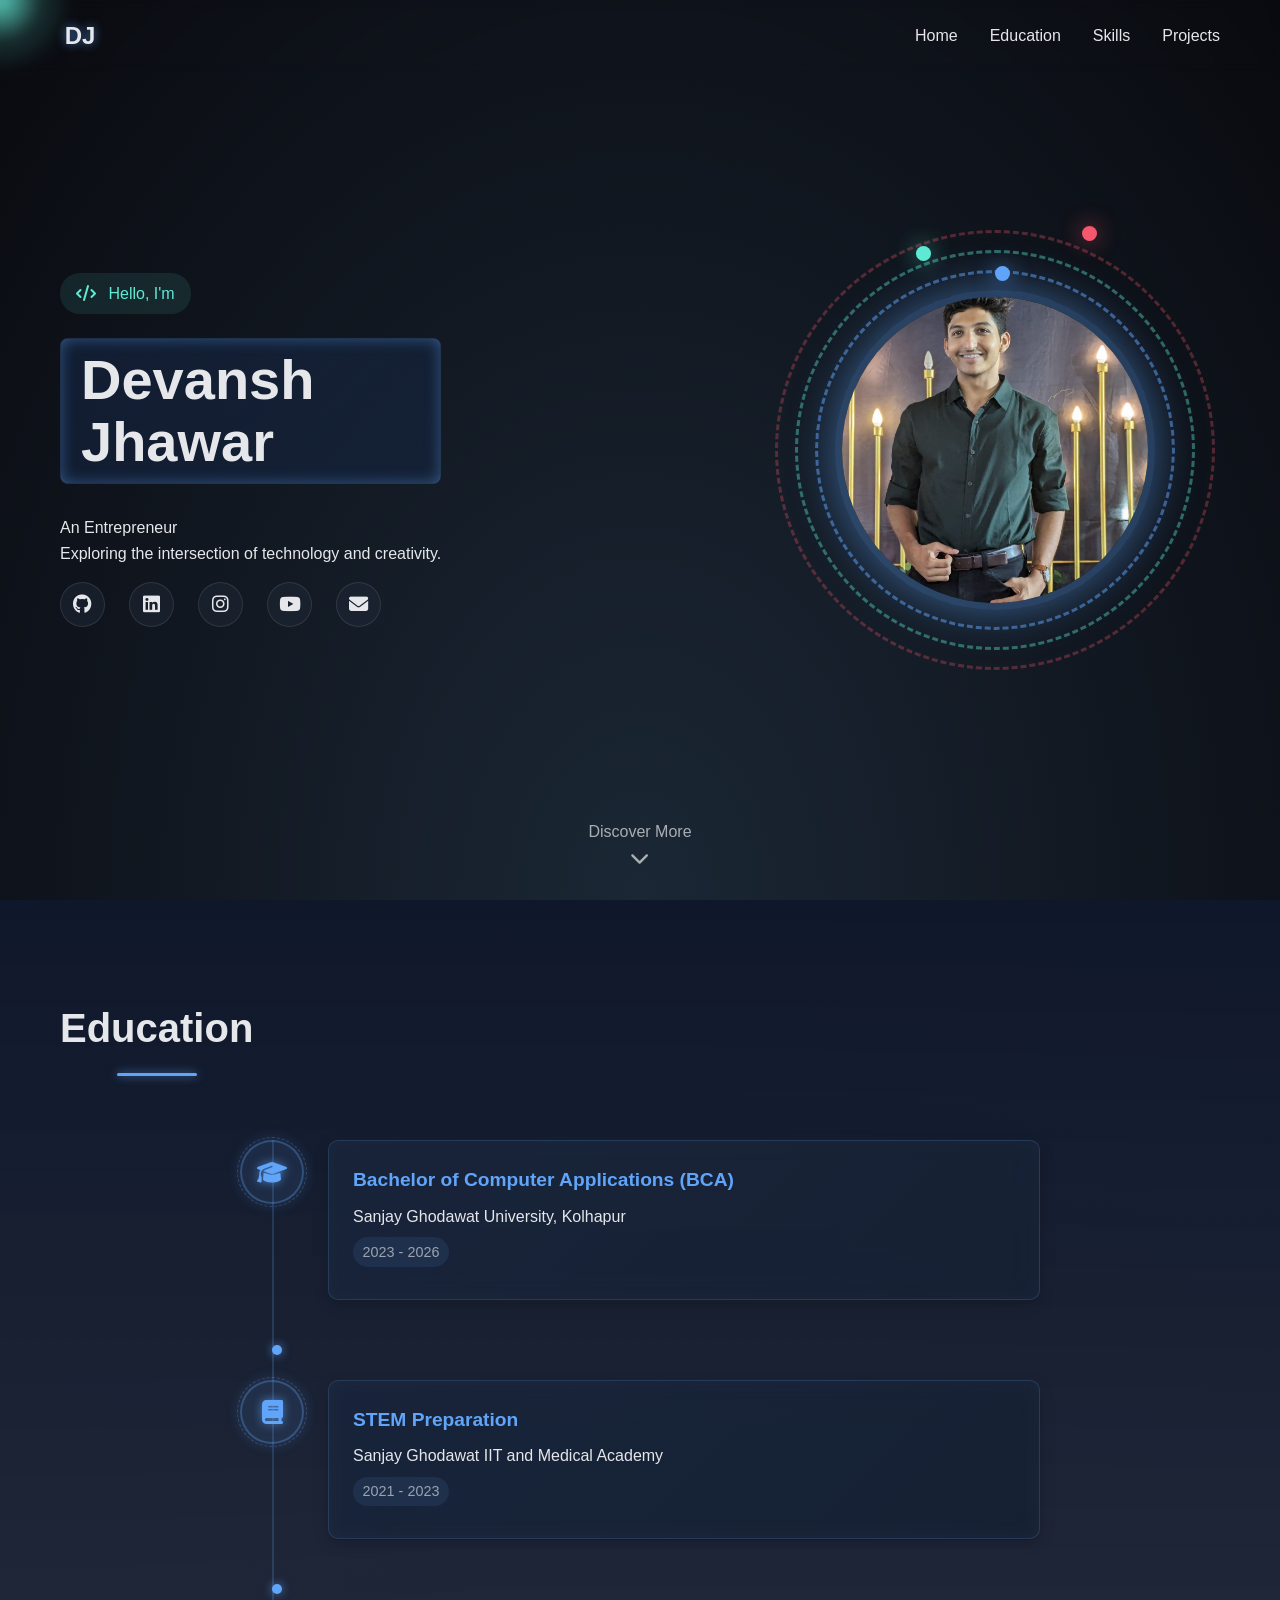
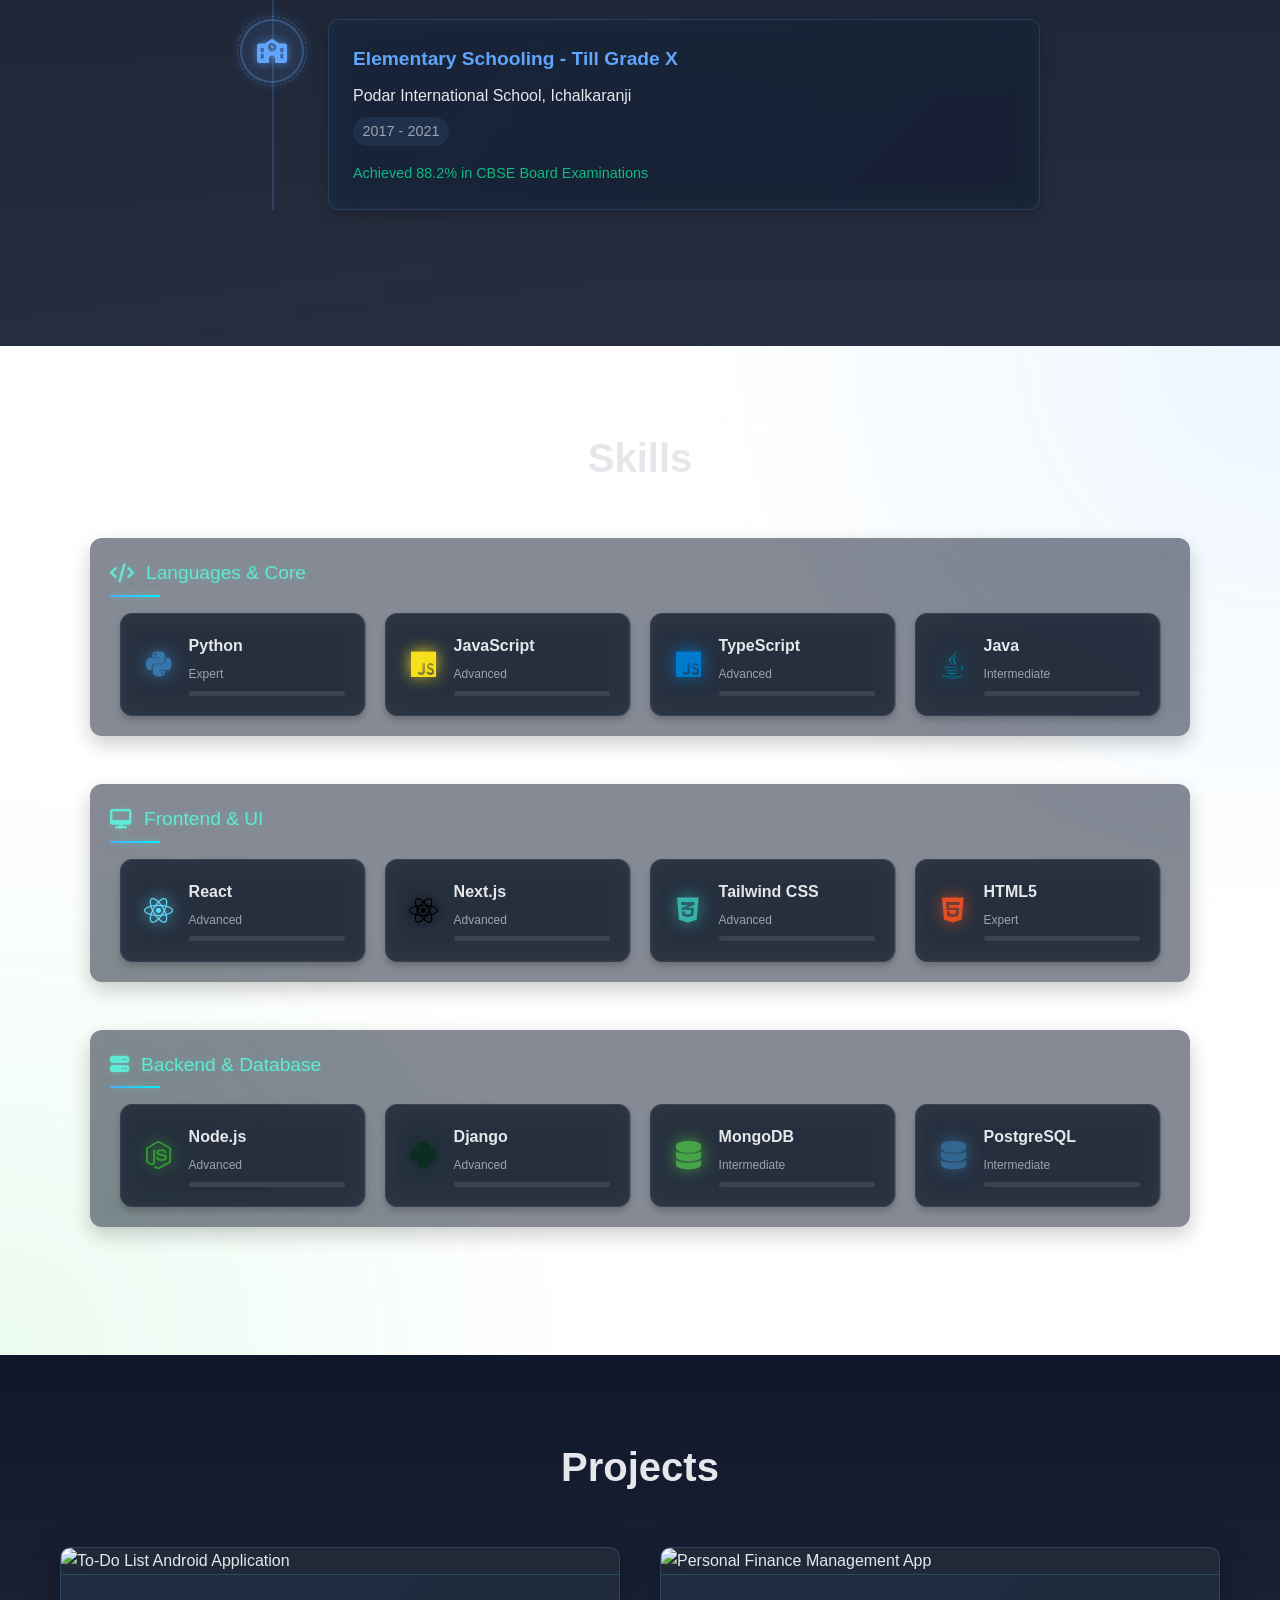
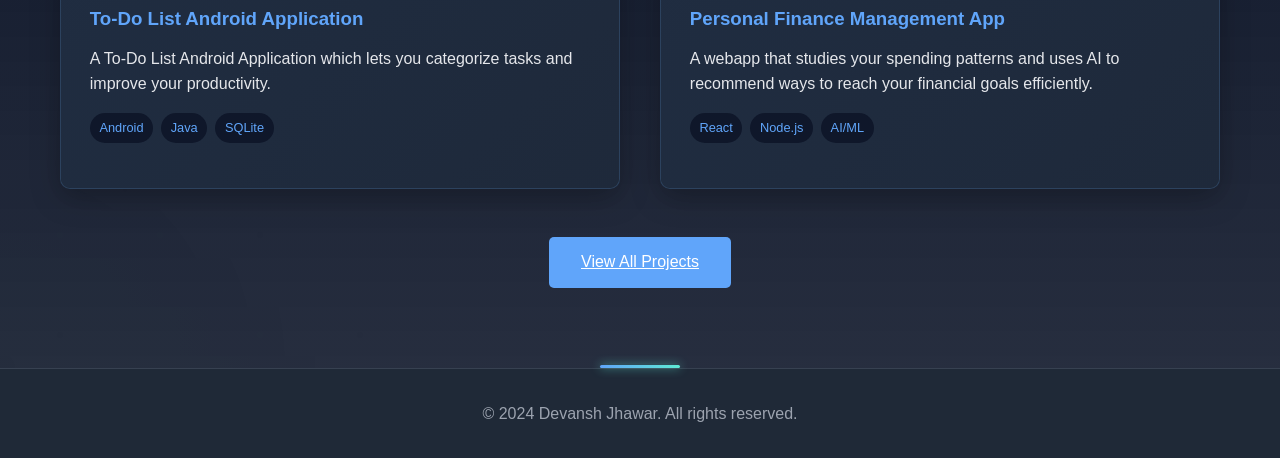
==== commit 512bfe18: "Revert "Bootstrap implementation achieved!" This reverts commit dd25c5741fe4c9dae2c1de818cbb7fab3615" ====
--- a/index.html
+++ b/index.html
@@ -4,9 +4,6 @@
     <meta charset="UTF-8">
     <meta name="viewport" content="width=device-width, initial-scale=1.0">
     <title>Devansh Jhawar - Portfolio</title>
-    <!-- Bootstrap CSS -->
-    <link href="https://cdn.jsdelivr.net/npm/bootstrap@5.3.2/dist/css/bootstrap.min.css" rel="stylesheet">
-    <!-- Custom CSS -->
     <link rel="stylesheet" href="./styles.css">
     <link rel="stylesheet" href="https://cdnjs.cloudflare.com/ajax/libs/font-awesome/6.4.0/css/all.min.css">
 </head>
@@ -15,25 +12,23 @@
     <div class="cursor-glow"></div>
 
     <!-- Navigation -->
-    <nav class="navbar navbar-expand-lg fixed-top">
+    <nav>
         <div class="container">
             <div class="logo">
                 <a href="#home">
                     <div class="logo-initials">DJ</div>
                 </a>
             </div>
-            <button class="navbar-toggler hamburger" type="button" data-bs-toggle="collapse" data-bs-target="#navbarNav" aria-controls="navbarNav" aria-expanded="false" aria-label="Toggle navigation">
+            <ul class="nav-links">
+                <li><a href="#home">Home</a></li>
+                <li><a href="#education">Education</a></li>
+                <li><a href="#skills">Skills</a></li>
+                <li><a href="#projects">Projects</a></li>
+            </ul>
+            <div class="hamburger">
                 <span></span>
                 <span></span>
                 <span></span>
-            </button>
-            <div class="collapse navbar-collapse" id="navbarNav">
-                <ul class="navbar-nav ms-auto nav-links">
-                    <li class="nav-item"><a class="nav-link" href="#home">Home</a></li>
-                    <li class="nav-item"><a class="nav-link" href="#education">Education</a></li>
-                    <li class="nav-item"><a class="nav-link" href="#skills">Skills</a></li>
-                    <li class="nav-item"><a class="nav-link" href="#projects">Projects</a></li>
-                </ul>
             </div>
         </div>
     </nav>
@@ -149,27 +144,23 @@
     <section id="contact" class="contact">
         <div class="container">
             <h2>Contact Me</h2>
-            <div class="contact-content row">
-                <div class="col-md-8">
-                    <form id="contact-form">
-                        <div class="form-group mb-3">
-                            <input type="text" id="name" name="name" class="form-control" placeholder="Your Name" required>
-                        </div>
-                        <div class="form-group mb-3">
-                            <input type="email" id="email" name="email" class="form-control" placeholder="Your Email" required>
-                        </div>
-                        <div class="form-group mb-3">
-                            <textarea id="message" name="message" class="form-control" placeholder="Your Message" required></textarea>
-                        </div>
-                        <button type="submit" class="btn">Send Message</button>
-                    </form>
-                </div>
-                <div class="col-md-4">
-                    <div class="social-links">
-                        <a href="https://www.linkedin.com/in/devansh-jhawar" class="social-link" target="_blank"><i class="fab fa-linkedin"></i></a>
-                        <a href="https://github.com/ProgrammerDSJ" class="social-link" target="_blank"><i class="fab fa-github"></i></a>
-                        <a href="https://twitter.com/" class="social-link" target="_blank"><i class="fab fa-twitter"></i></a>
+            <div class="contact-content">
+                <form id="contact-form">
+                    <div class="form-group">
+                        <input type="text" id="name" name="name" placeholder="Your Name" required>
                     </div>
+                    <div class="form-group">
+                        <input type="email" id="email" name="email" placeholder="Your Email" required>
+                    </div>
+                    <div class="form-group">
+                        <textarea id="message" name="message" placeholder="Your Message" required></textarea>
+                    </div>
+                    <button type="submit" class="btn">Send Message</button>
+                </form>
+                <div class="social-links">
+                    <a href="#" class="social-link"><i class="fab fa-linkedin"></i></a>
+                    <a href="#" class="social-link"><i class="fab fa-github"></i></a>
+                    <a href="#" class="social-link"><i class="fab fa-twitter"></i></a>
                 </div>
             </div>
         </div>
@@ -181,8 +172,6 @@
         </div>
     </footer>
 
-    <!-- Bootstrap JS -->
-    <script src="https://cdn.jsdelivr.net/npm/bootstrap@5.3.2/dist/js/bootstrap.bundle.min.js"></script>
     <script src="./script.js"></script>
 </body>
 </html> 
--- a/styles.css
+++ b/styles.css
@@ -28,45 +28,12 @@
     background-color: var(--background);
     background: linear-gradient(135deg, #111827 0%, #0f172a 100%);
     background-attachment: fixed;
-    padding-top: 76px;
 }
 
 .container {
     max-width: 1200px;
     margin: 0 auto;
     padding: 0 20px;
-}
-
-/* Bootstrap Overrides */
-.navbar {
-    background: rgba(17, 24, 39, 0.8);
-    backdrop-filter: blur(5px);
-    transition: all 0.3s ease;
-}
-
-.navbar-nav .nav-link {
-    color: var(--text-color);
-    font-weight: 500;
-    padding: 0.5rem 1rem;
-    transition: color 0.3s ease;
-}
-
-.navbar-nav .nav-link:hover, 
-.navbar-nav .nav-link:focus {
-    color: var(--primary-color);
-}
-
-.form-control {
-    background-color: rgba(31, 41, 55, 0.7);
-    border-color: var(--border-color);
-    color: var(--text-color);
-}
-
-.form-control:focus {
-    background-color: rgba(31, 41, 55, 0.9);
-    border-color: var(--primary-color);
-    color: var(--text-color);
-    box-shadow: 0 0 0 0.25rem rgba(96, 165, 250, 0.25);
 }
 
 /* Navigation */
@@ -179,7 +146,7 @@
 
 /* Hero Section - Enhanced */
 .hero {
-    min-height: 100vh;
+    height: 100vh;
     display: flex;
     flex-direction: column;
     align-items: center;
@@ -205,6 +172,9 @@
 }
 
 .hero .container {
+    display: flex;
+    align-items: center;
+    justify-content: space-between;
     position: relative;
     z-index: 1;
     width: 100%;
@@ -417,20 +387,19 @@
     font-size: 1.2rem;
 }
 
-/* Profile container */
+/* Profile container - reduced size */
 .profile-container {
     position: relative;
-    width: 400px;
-    height: 400px;
+    width: 450px; /* Reduced from 525px */
+    height: 450px; /* Reduced from 525px */
     display: flex;
     align-items: center;
     justify-content: center;
-    margin-left: auto; /* Push it to the right */
 }
 
 .profile-circle {
-    width: 300px;
-    height: 300px;
+    width: 320px; /* Reduced from 375px */
+    height: 320px; /* Reduced from 375px */
     border-radius: 50%;
     overflow: hidden;
     border: 7.5px solid rgba(96, 165, 250, 0.3);
@@ -448,34 +417,70 @@
 
 .profile-border {
     position: absolute;
-    width: 330px;
-    height: 330px;
+    width: 360px; /* Reduced from 420px */
+    height: 360px; /* Reduced from 420px */
     border-radius: 50%;
     border: 3px dashed rgba(96, 165, 250, 0.5);
     animation: rotate 15s linear infinite;
     z-index: 2;
 }
 
+.profile-border::before {
+    content: '';
+    position: absolute;
+    top: -7.5px;
+    left: 50%;
+    width: 15px;
+    height: 15px;
+    border-radius: 50%;
+    background: var(--primary-color);
+    box-shadow: 0 0 22.5px var(--blue-glow);
+}
+
 .profile-border-2 {
     position: absolute;
-    width: 360px;
-    height: 360px;
+    width: 400px; /* Reduced from 465px */
+    height: 400px; /* Reduced from 465px */
     border-radius: 50%;
     border: 3px dashed rgba(94, 234, 212, 0.4);
     animation: rotate 20s linear infinite reverse;
     z-index: 1;
 }
 
+.profile-border-2::before {
+    content: '';
+    position: absolute;
+    top: -7.5px;
+    left: 30%;
+    width: 15px;
+    height: 15px;
+    border-radius: 50%;
+    background: #5eead4;
+    box-shadow: 0 0 22.5px rgba(94, 234, 212, 0.7);
+}
+
 .profile-border-3 {
     position: absolute;
-    width: 390px;
-    height: 390px;
+    width: 440px; /* Reduced from 510px */
+    height: 440px; /* Reduced from 510px */
     border-radius: 50%;
     border: 3px dashed rgba(245, 87, 108, 0.3);
     animation: rotate 25s linear infinite;
     z-index: 0;
 }
 
+.profile-border-3::before {
+    content: '';
+    position: absolute;
+    top: -7.5px;
+    left: 70%;
+    width: 15px;
+    height: 15px;
+    border-radius: 50%;
+    background: #f5576c;
+    box-shadow: 0 0 22.5px var(--red-glow);
+}
+
 @keyframes rotate {
     0% { transform: rotate(0deg); }
     100% { transform: rotate(360deg); }
@@ -511,7 +516,7 @@
 
 @keyframes patternMove {
     0% { background-position: 0 0; }
-    100% { background-position: 1000px 1000px; }
+    100% { background-position: 100% 100%; }
 }
 
 /* Skills Section - Update animation time */
@@ -983,44 +988,48 @@
 }
 
 @media (max-width: 480px) {
-    .skill-card {
+    .skills-grid {
+        grid-template-columns: 1fr;
+    }
+    
+    .nav-links {
         width: 100%;
     }
-}
-
-/* Projects Section - Enhanced */
-.projects {
-    position: relative;
-    overflow: hidden;
-    padding: 6rem 0;
-    background: linear-gradient(135deg, var(--section-bg) 0%, var(--background) 100%);
-}
-
-.projects::before {
-    content: '';
-    position: absolute;
-    top: 0;
-    left: 0;
-    right: 0;
-    bottom: 0;
-    background: url('data:image/svg+xml;utf8,<svg viewBox="0 0 100 100" xmlns="http://www.w3.org/2000/svg"><g fill="%23ffffff" opacity="0.03"><circle cx="25" cy="25" r="1" /><circle cx="50" cy="25" r="1" /><circle cx="75" cy="25" r="1" /><circle cx="25" cy="50" r="1" /><circle cx="50" cy="50" r="1" /><circle cx="75" cy="50" r="1" /><circle cx="25" cy="75" r="1" /><circle cx="50" cy="75" r="1" /><circle cx="75" cy="75" r="1" /></g></svg>');
-    opacity: 0.5;
-    background-size: 30px 30px;
-    z-index: 0;
-    animation: patternMove 40s linear infinite alternate-reverse;
-}
-
-.projects .container {
-    position: relative;
-    z-index: 1;
-}
-
-.projects h2 {
-    position: relative;
-    display: inline-block;
-    margin-bottom: 4rem;
-    padding-bottom: 1rem;
-    color: #5eead4;
+    
+    .hero h1 {
+        font-size: 2.5rem;
+    }
+    
+    .profile-container {
+        width: 260px;
+        height: 260px;
+    }
+    
+    .profile-circle {
+        width: 180px;
+        height: 180px;
+    }
+    
+    .profile-border {
+        width: 210px;
+        height: 210px;
+    }
+    
+    .profile-border-2 {
+        width: 240px;
+        height: 240px;
+    }
+    
+    .profile-border-3 {
+        width: 270px;
+        height: 270px;
+    }
+}
+
+/* Make sure navbar toggler button is visible */
+.navbar-toggler {
+    border: none;
+    padding: 0.25rem;
 }
 
 .projects h2::after {
@@ -1297,6 +1306,21 @@
     resize: vertical;
 }
 
+.btn {
+    background: var(--primary-color);
+    color: white;
+    padding: 0.8rem 2rem;
+    border: none;
+    border-radius: 5px;
+    cursor: pointer;
+    font-size: 1rem;
+    transition: background-color 0.3s ease;
+}
+
+.btn:hover {
+    background: var(--secondary-color);
+}
+
 .social-links {
     display: flex;
     gap: 1rem;
@@ -1320,6 +1344,39 @@
     padding: 2rem 0;
     text-align: center;
     border-top: 1px solid var(--border-color);
+}
+
+/* Responsive Design */
+@media (max-width: 768px) {
+    .nav-links {
+        display: none;
+        position: absolute;
+        top: 100%;
+        left: 0;
+        width: 100%;
+        background-color: var(--card-bg);
+        flex-direction: column;
+        padding: 1rem 0;
+        gap: 1rem;
+        text-align: center;
+        border-top: 1px solid var(--border-color);
+    }
+    
+    .nav-links.active {
+        display: flex;
+    }
+
+    .hamburger {
+        display: block;
+    }
+
+    .hero h1 {
+        font-size: 3rem;
+    }
+
+    .contact-content {
+        grid-template-columns: 1fr;
+    }
 }
 
 /* Animations */
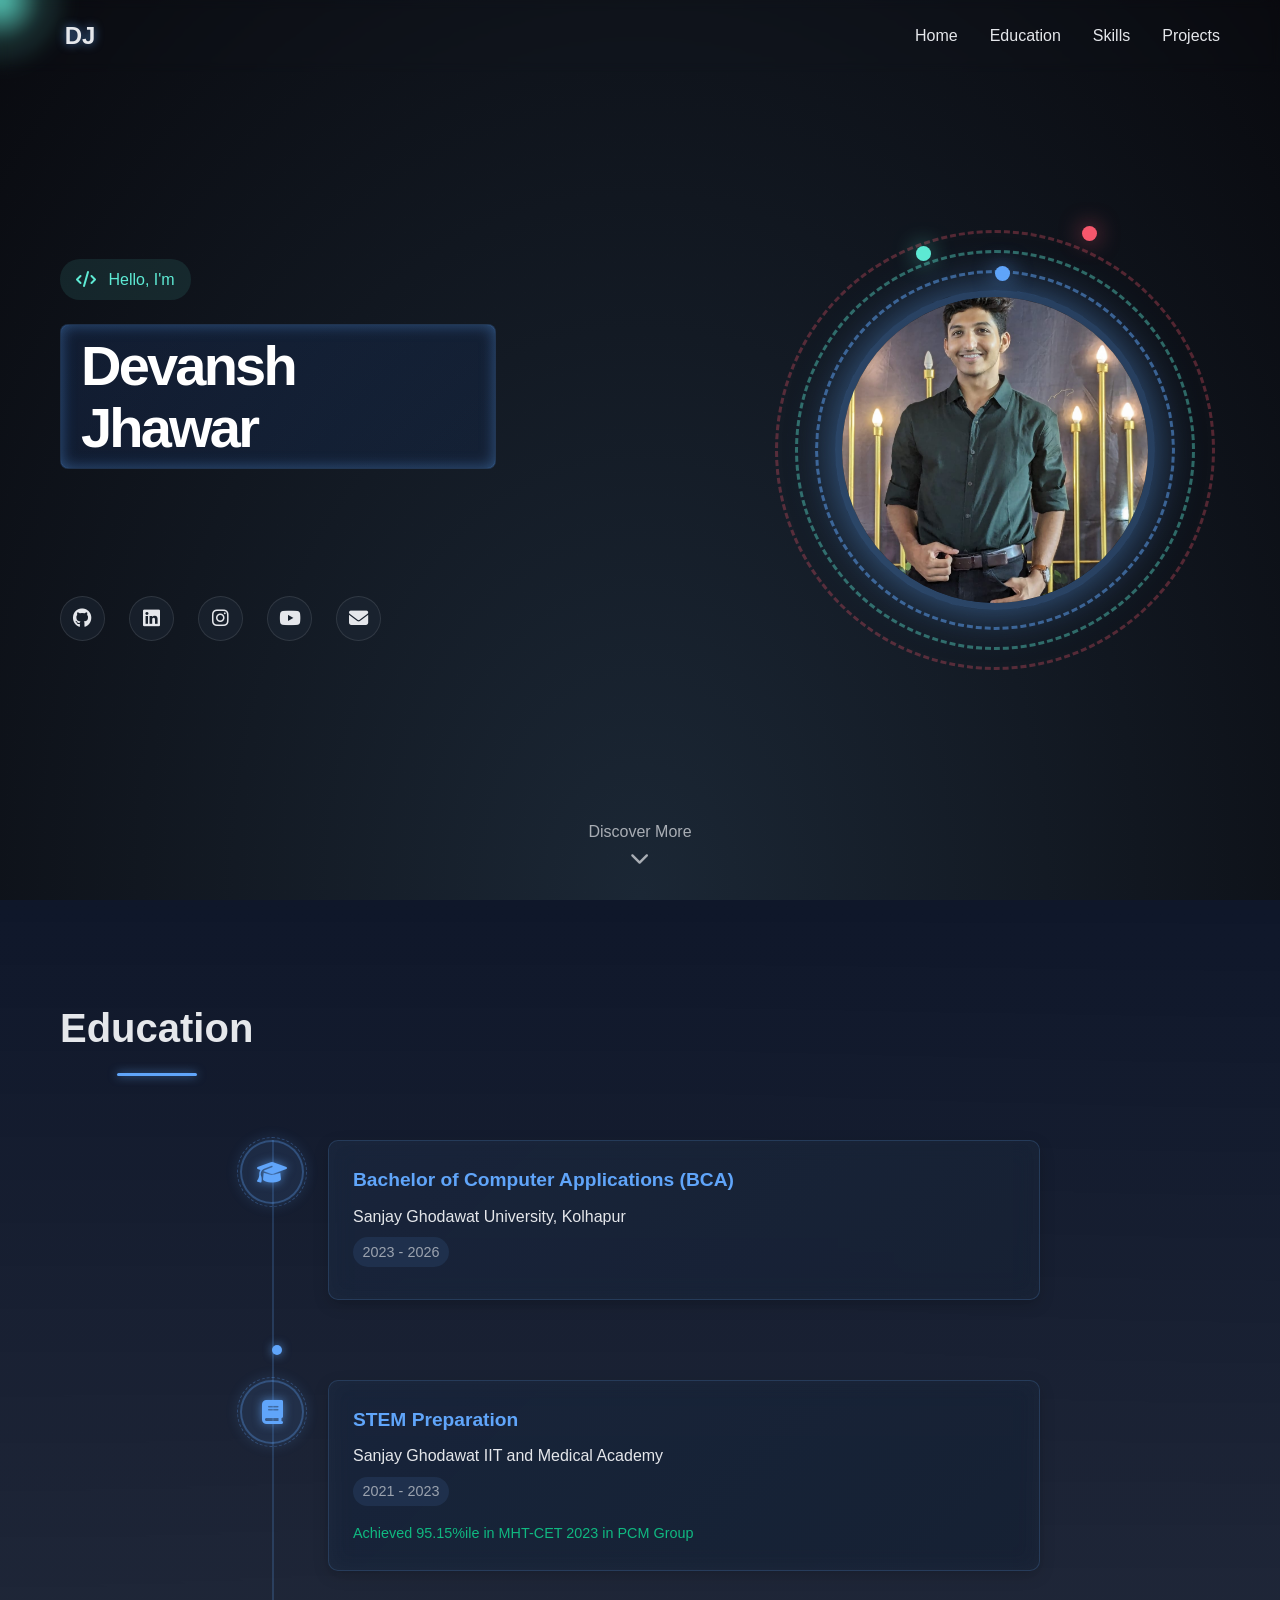
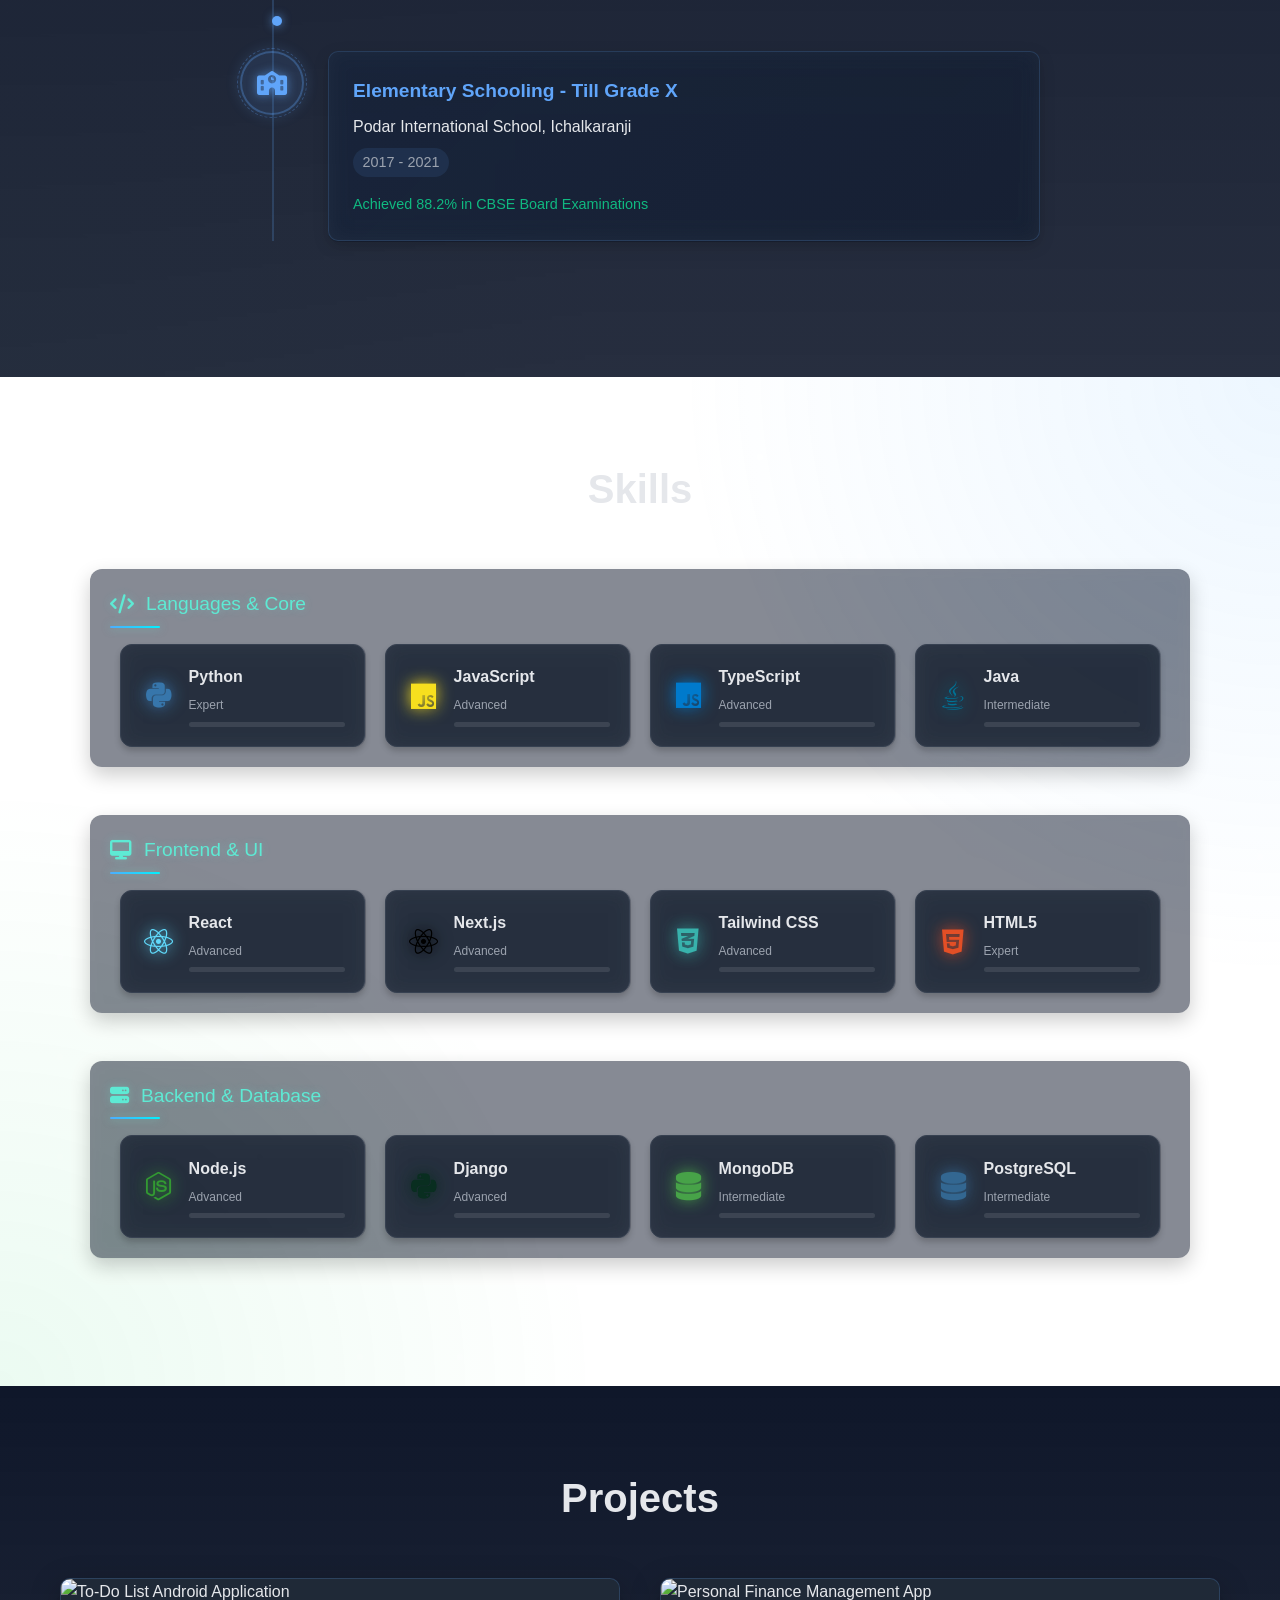
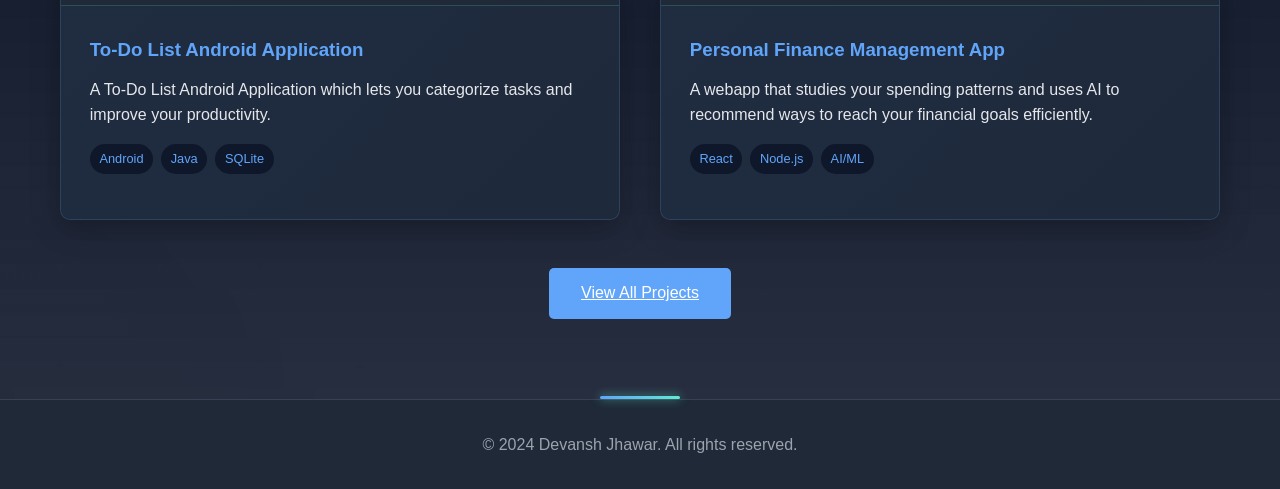
==== commit 0b3b4d32: "2 Pages of Revival Complete - Hero Section and Education Section" ====
--- a/index.html
+++ b/index.html
@@ -3,7 +3,7 @@
 <head>
     <meta charset="UTF-8">
     <meta name="viewport" content="width=device-width, initial-scale=1.0">
-    <title>Devansh Jhawar - Portfolio</title>
+    <title>Devansh Jhawar</title>
     <link rel="stylesheet" href="./styles.css">
     <link rel="stylesheet" href="https://cdnjs.cloudflare.com/ajax/libs/font-awesome/6.4.0/css/all.min.css">
 </head>
@@ -47,8 +47,7 @@
                         <h1>Devansh<br>Jhawar</h1>
                     </div>
                 </div>
-                <p class="rotating-text-wrapper"><span id="rotating-text">An Entrepreneur</span></p>
-                <p>Exploring the intersection of technology and creativity.</p>
+                <p class="rotating-text-wrapper"></p>
                 
                 <div class="hero-social">
                     <a href="https://github.com/ProgrammerDSJ" target="_blank" class="social-icon"><i class="fab fa-github"></i></a>
@@ -100,6 +99,7 @@
                         <h3>STEM Preparation</h3>
                         <p class="institution">Sanjay Ghodawat IIT and Medical Academy</p>
                         <p class="duration">2021 - 2023</p>
+                        <p class="achievement">Achieved 95.15%ile in MHT-CET 2023 in PCM Group</p>
                     </div>
                 </div>
                 
--- a/styles.css
+++ b/styles.css
@@ -221,7 +221,7 @@
 .name-box {
     position: relative;
     display: inline-block;
-    padding: 10px 20px;
+    padding: 10px 200px 10px 20px;
     background: rgba(30, 58, 138, 0.05);
     border: 1px solid rgba(96, 165, 250, 0.2);
     border-radius: 8px;
@@ -290,11 +290,12 @@
 
 .name-box h1 {
     font-size: 3.5rem;
+    font-weight: 700;
+    letter-spacing: -0.05em;
     margin: 0;
-    color: var(--text-color);
-    position: relative;
-    z-index: 3;
-    text-align: left;
+    color: white;
+    position: relative;
+    z-index: 2;
 }
 
 .hero .subtitle {
@@ -306,10 +307,53 @@
     text-align: left;
 }
 
+/* Rotating Text Styles */
+.rotating-text-wrapper {
+    font-size: 1.8rem;
+    font-weight: 400;
+    margin: 1rem 0 2rem;
+    height: 2.2em;
+    position: relative;
+    overflow: hidden;
+}
+
+.rotating-text-item {
+    display: block;
+    position: absolute;
+    color: #5eead4; /* Same green as used in hero-greeting */
+    font-weight: 500;
+    left: 0;
+    animation-name: textFade;
+    animation-timing-function: ease-in-out;
+    animation-iteration-count: infinite;
+    opacity: 0;
+    transform: translateY(20px);
+}
+
+@keyframes textFade {
+    0% {
+        opacity: 0;
+        transform: translateY(20px);
+    }
+    5% {
+        opacity: 1;
+        transform: translateY(0);
+    }
+    15% {
+        opacity: 1;
+        transform: translateY(0);
+    }
+    20%, 100% {
+        opacity: 0;
+        transform: translateY(-20px);
+    }
+}
+
+/* Hero Social Links */
 .hero-social {
     display: flex;
     gap: 1.5rem;
-    margin-top: 1rem;
+    margin-top: 1.5rem;
 }
 
 .hero-social a {
